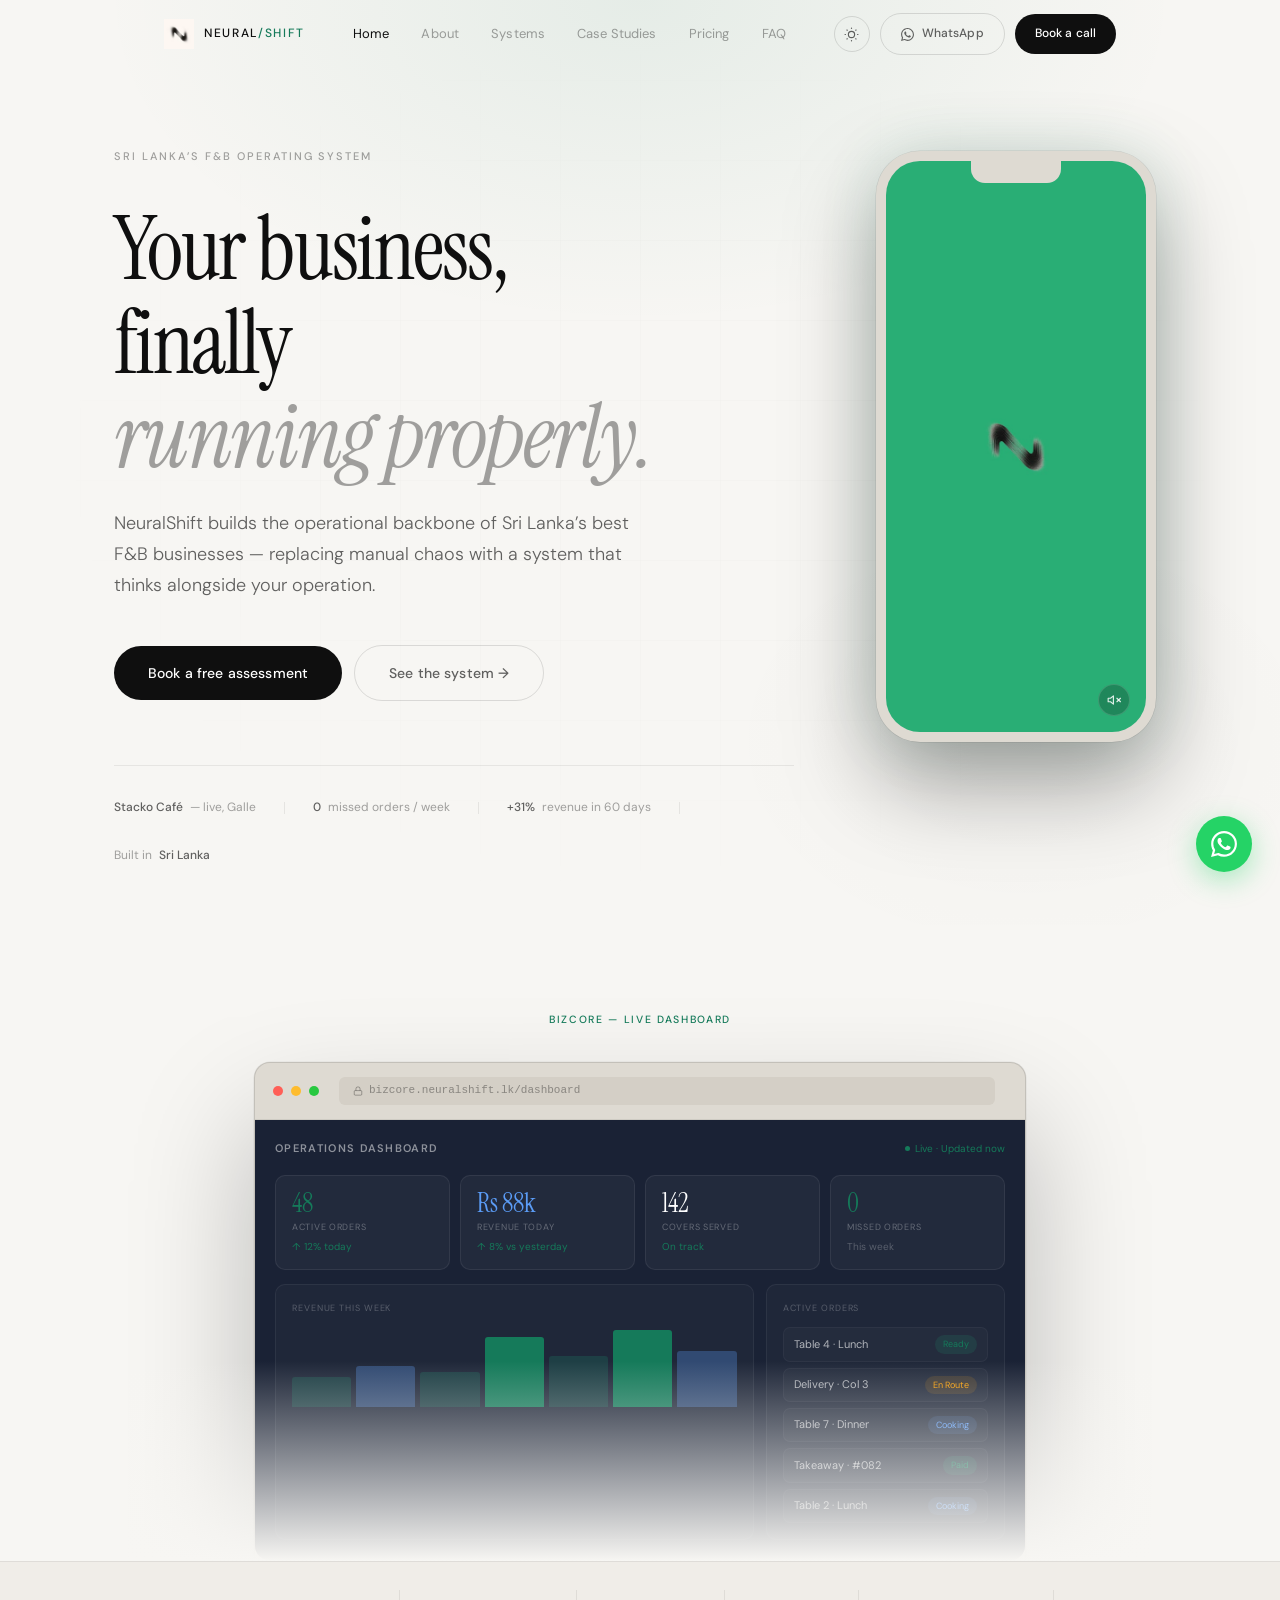
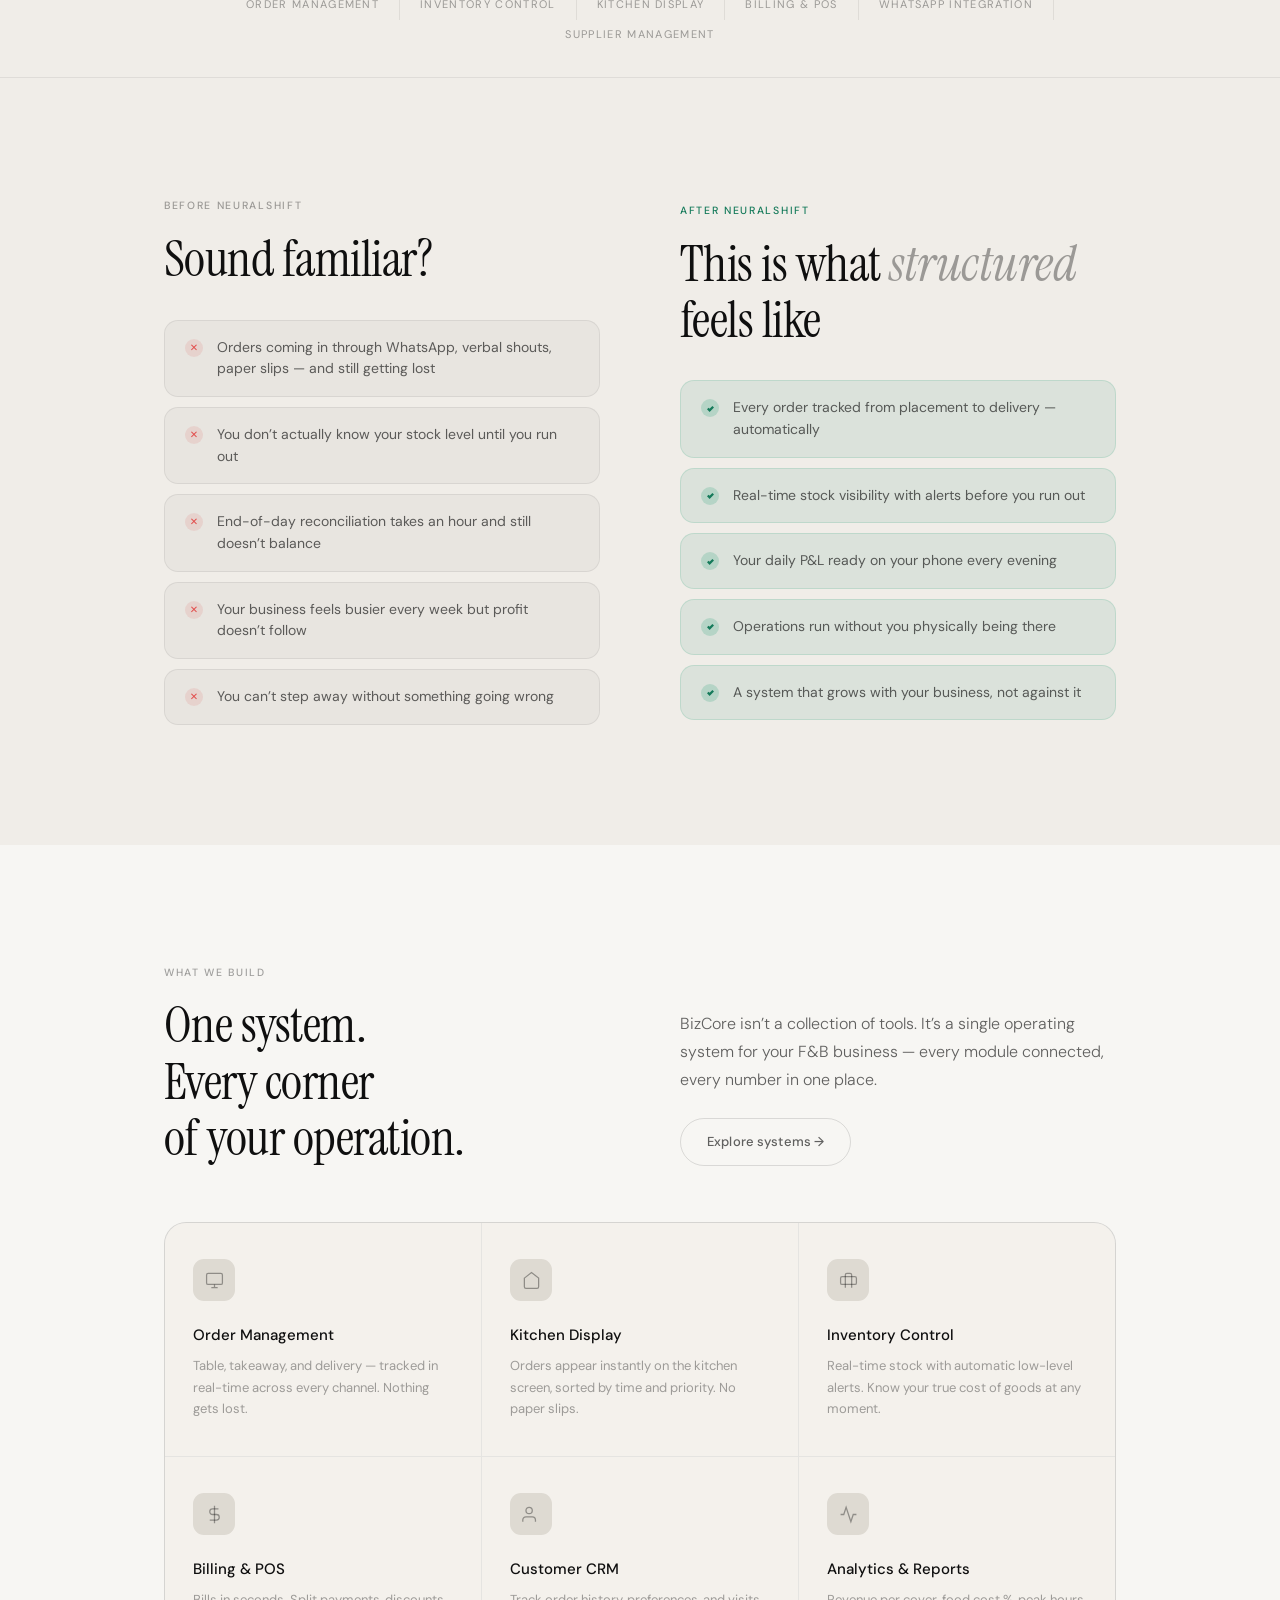
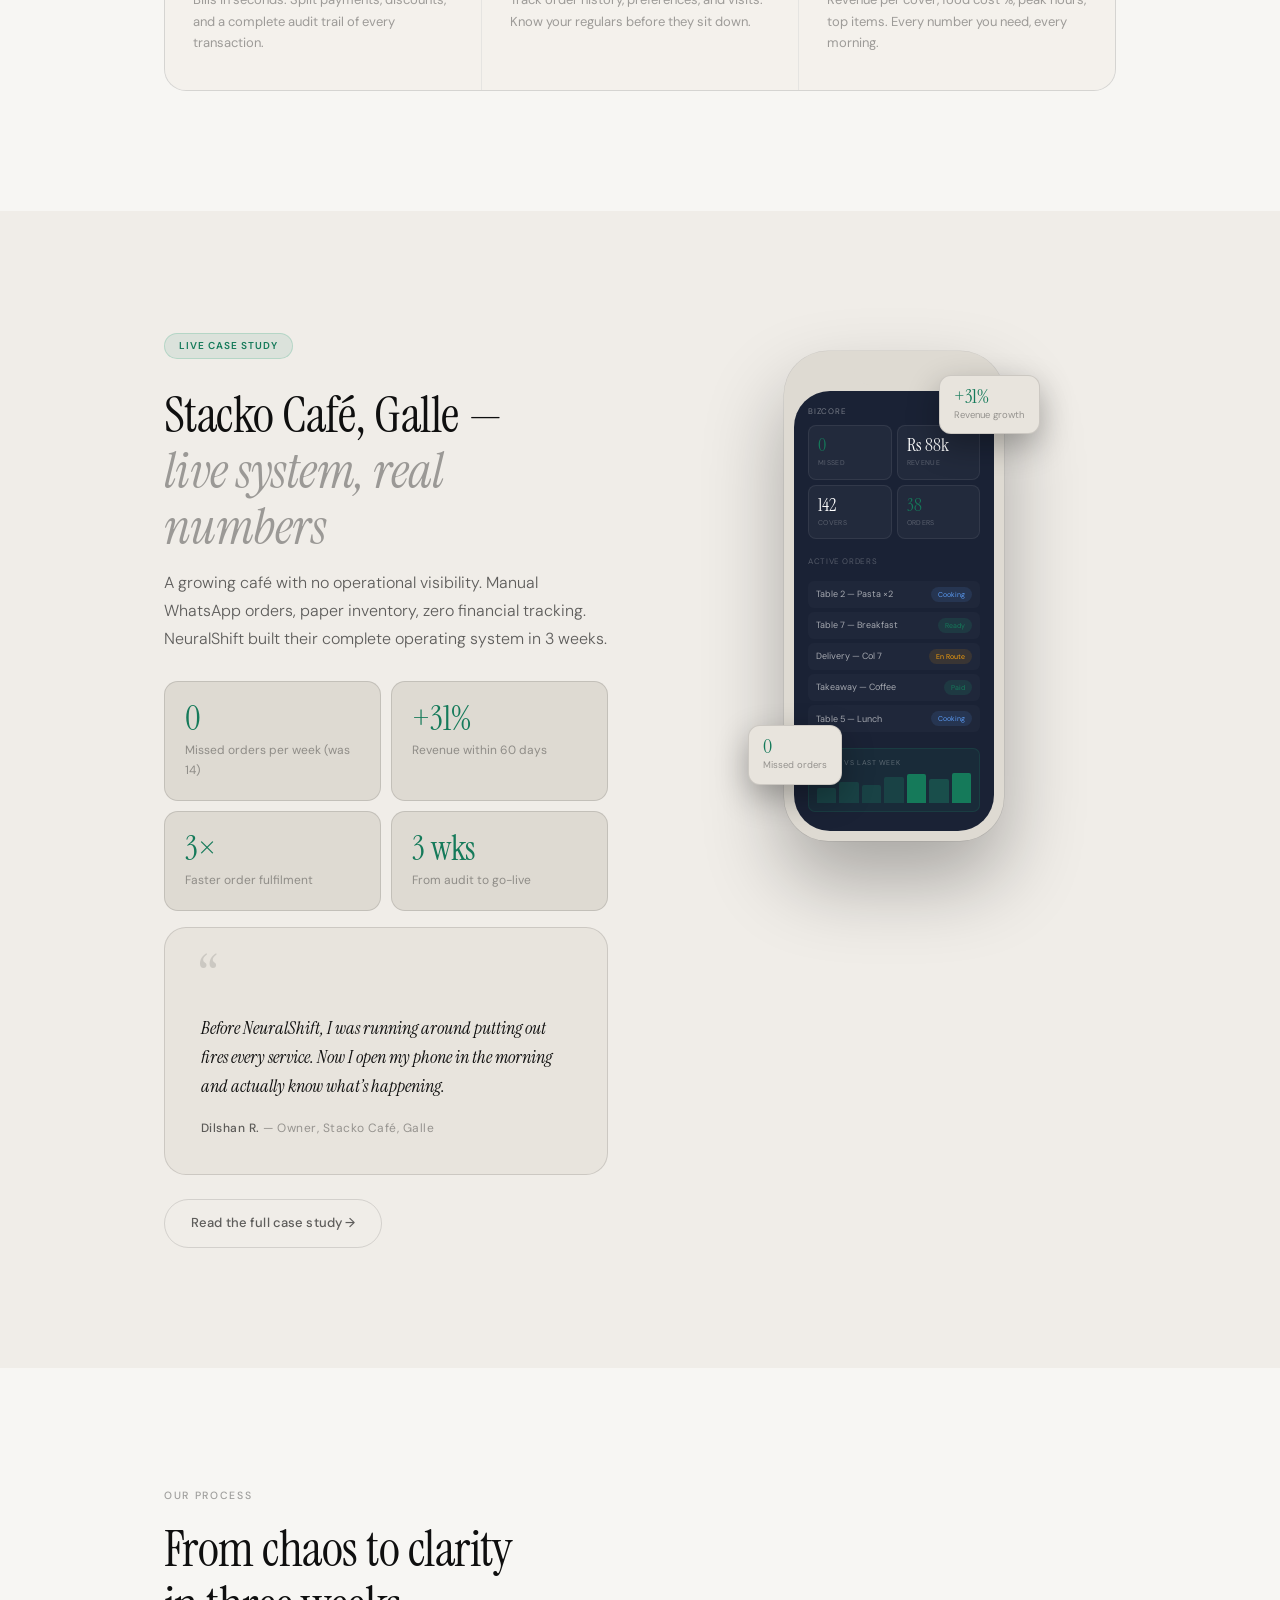
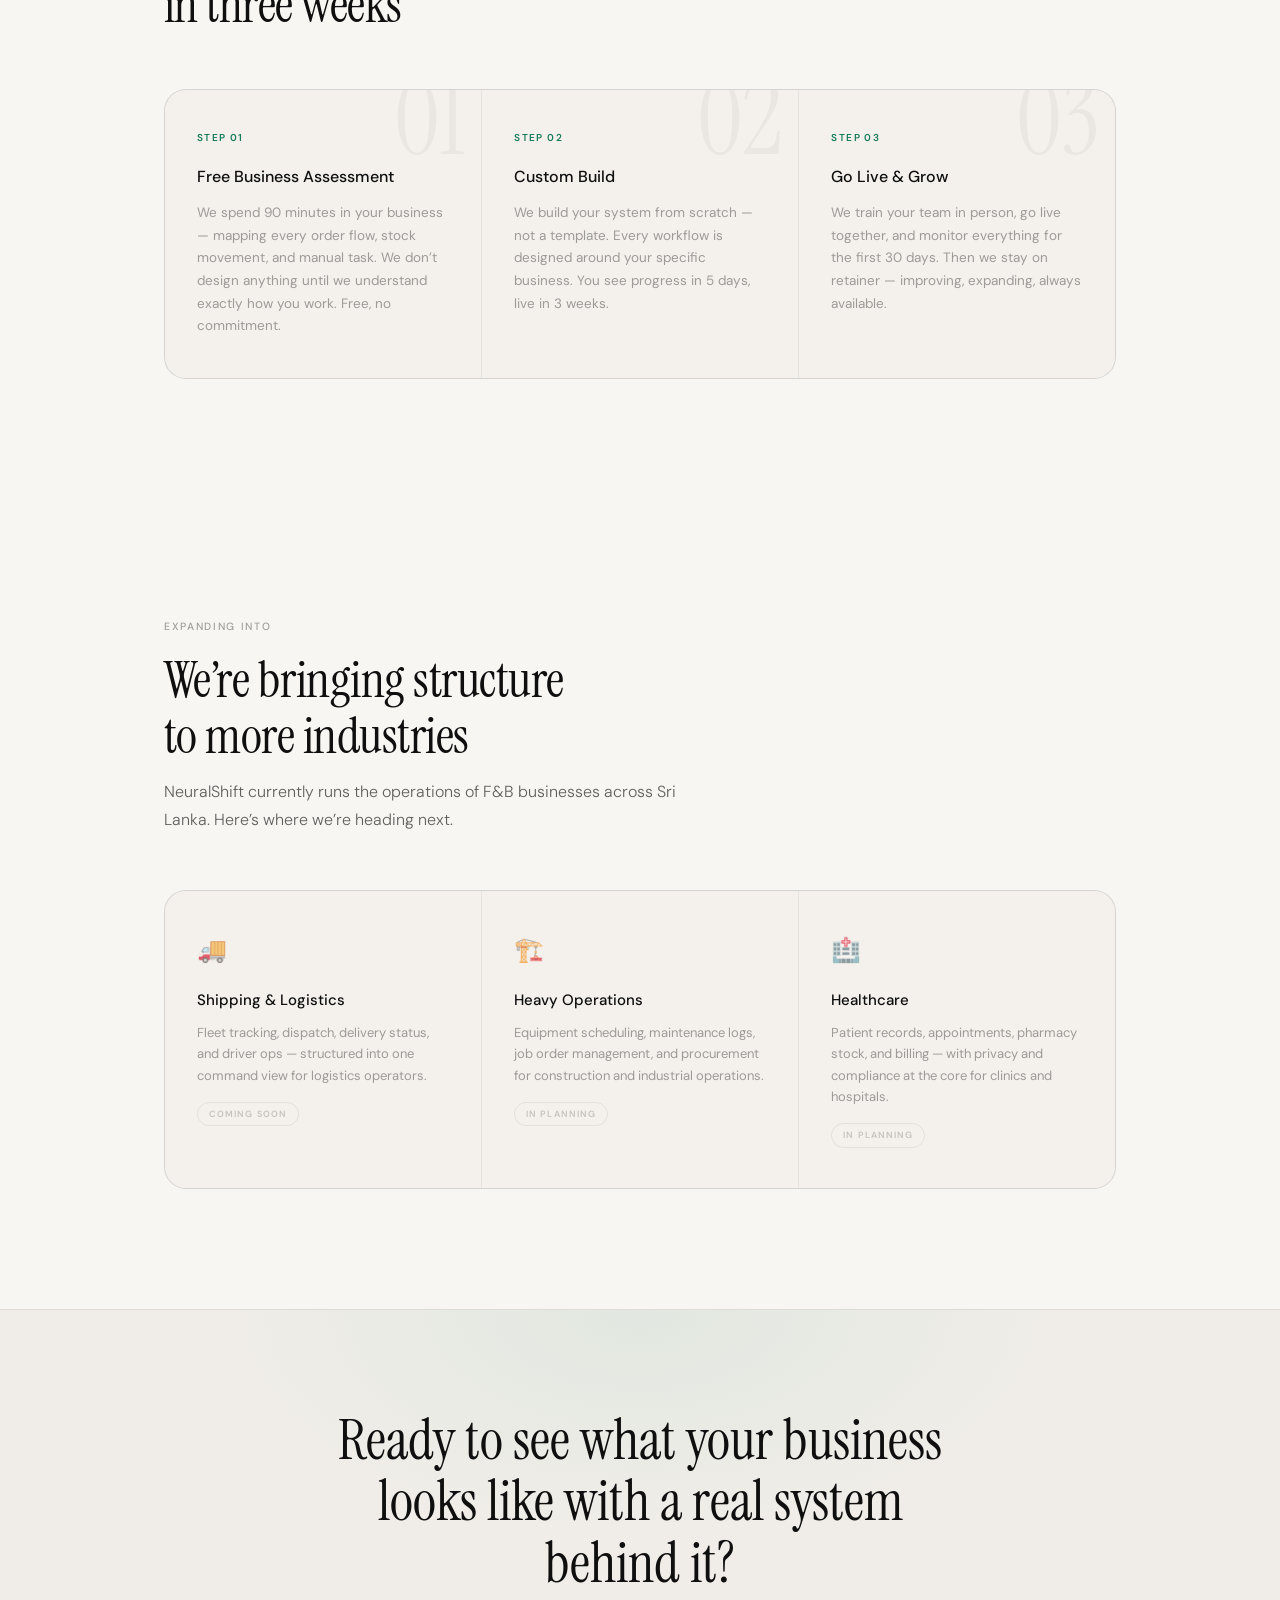
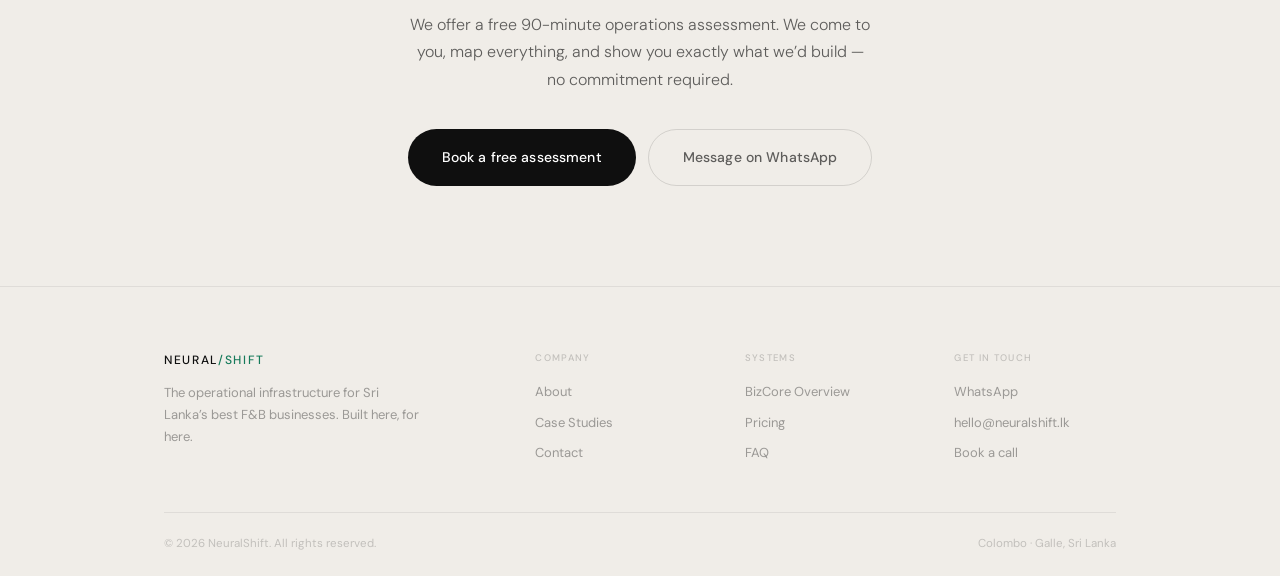
==== neuralshift/index.html @ cfce7477 "feat: add Service/Offer and WebSite schema with linked @ids" ====
<!DOCTYPE html>
<html lang="en">
<head>
  <!-- Google tag (gtag.js) -->
  <script async src="https://www.googletagmanager.com/gtag/js?id=G-8N43596SCE"></script>
  <script>
    window.dataLayer = window.dataLayer || [];
    function gtag(){dataLayer.push(arguments);}
    gtag('js', new Date());
    gtag('config', 'G-8N43596SCE');
  </script>
  <meta charset="UTF-8">
  <meta name="viewport" content="width=device-width, initial-scale=1.0">
  <title>NeuralShift — The Operating System for Sri Lankan Businesses</title>
  <meta name="description" content="NeuralShift builds operational infrastructure for Sri Lanka's best F&amp;B businesses — replacing manual chaos with a system that thinks alongside your operation.">
  <link rel="canonical" href="https://neuralshift.lk/">

  <link rel="icon" type="image/png" sizes="32x32" href="assets/favicon-32.png">
  <link rel="apple-touch-icon" sizes="180x180" href="assets/apple-touch-icon.png">

  <meta property="og:type" content="website">
  <meta property="og:title" content="NeuralShift — The Operating System for Sri Lankan Businesses">
  <meta property="og:description" content="Operational infrastructure for Sri Lanka's best F&amp;B businesses.">
  <meta property="og:url" content="https://neuralshift.lk/">
  <meta property="og:site_name" content="NeuralShift">
  <meta property="og:locale" content="en_LK">
  <meta property="og:image" content="https://neuralshift.lk/assets/og-image.png">
  <meta property="og:image:width" content="1200">
  <meta property="og:image:height" content="630">
  <meta property="og:image:alt" content="NeuralShift — the operating system for Sri Lankan F&amp;B businesses">

  <meta name="twitter:card" content="summary_large_image">
  <meta name="twitter:title" content="NeuralShift — The Operating System for Sri Lankan Businesses">
  <meta name="twitter:description" content="Operational infrastructure for Sri Lanka's best F&amp;B businesses.">
  <meta name="twitter:image" content="https://neuralshift.lk/assets/og-image.png">

  <link rel="preconnect" href="https://fonts.googleapis.com">
  <link rel="preconnect" href="https://fonts.gstatic.com" crossorigin>
  <link href="https://fonts.googleapis.com/css2?family=Instrument+Serif:ital@0;1&family=DM+Sans:ital,opsz,wght@0,9..40,300;0,9..40,400;0,9..40,500;1,9..40,300&display=swap" rel="stylesheet">

  <!-- Apply the saved theme before first paint to avoid a flash of the wrong palette. -->
  <script>try{if(localStorage.getItem('ns-theme')==='dark')document.documentElement.classList.add('dark');}catch(e){}</script>

  <!-- Organization structured data (schema.org). Static so JS-blind crawlers (GPTBot, PerplexityBot, Bing) read it reliably. -->
  <script type="application/ld+json">
  {
    "@context": "https://schema.org",
    "@type": "Organization",
    "@id": "https://neuralshift.lk/#organization",
    "name": "NeuralShift",
    "url": "https://neuralshift.lk",
    "logo": "https://neuralshift.lk/assets/logo-512.png",
    "description": "The operating system for Sri Lankan businesses — operational infrastructure built for Sri Lanka’s best F&B businesses.",
    "areaServed": "LK",
    "contactPoint": {
      "@type": "ContactPoint",
      "telephone": "+94762874856",
      "contactType": "customer service"
    },
    "sameAs": []
  }
  </script>

  <!-- WebSite structured data (schema.org). Static; publisher links to the Organization node by @id. -->
  <script type="application/ld+json">
  {
    "@context": "https://schema.org",
    "@type": "WebSite",
    "@id": "https://neuralshift.lk/#website",
    "name": "NeuralShift",
    "url": "https://neuralshift.lk",
    "publisher": {
      "@id": "https://neuralshift.lk/#organization"
    }
  }
  </script>

  <link rel="stylesheet" href="css/tokens.css">
  <link rel="stylesheet" href="css/base.css">
  <link rel="stylesheet" href="css/components.css">
  <link rel="stylesheet" href="css/pages/home.css">
</head>
<body data-page="home">

<div id="site-wa-fab"></div>
<div id="site-nav"></div>

<main>
  <section class="hero">
    <div class="hero-aura"></div>
    <div class="hero-grid-lines"></div>
    <div class="hero-inner">
      <div class="hero-text">
        <div class="fi hero-eyebrow">Sri Lanka’s F&amp;B Operating System</div>
        <h1 class="hero-title fi d1">Your business,<br>finally<br><em>running properly.</em></h1>
        <p class="hero-sub fi d2">NeuralShift builds the operational backbone of Sri Lanka’s best F&amp;B businesses — replacing manual chaos with a system that thinks alongside your operation.</p>
        <div class="hero-actions fi d3">
          <a href="https://wa.me/94762874856?text=Hi%2C%20I%27d%20like%20to%20book%20a%20free%20business%20assessment" target="_blank" rel="noopener" class="btn btn-white btn-lg">Book a free assessment</a>
          <a href="systems.html" class="btn btn-ghost btn-lg">See the system →</a>
        </div>
        <div class="hero-proof fi d4">
          <div class="proof-item"><strong>Stacko Café</strong> — live, Galle</div>
          <div class="proof-div"></div>
          <div class="proof-item"><strong>0</strong> missed orders / week</div>
          <div class="proof-div"></div>
          <div class="proof-item"><strong>+31%</strong> revenue in 60 days</div>
          <div class="proof-div"></div>
          <div class="proof-item">Built in <strong>Sri Lanka</strong></div>
        </div>
      </div>
      <div class="hero-phone fi d2">
        <div class="hero-phone-frame">
          <div class="hero-phone-notch"></div>
          <video
            id="heroReel"
            class="hero-phone-video"
            width="270"
            height="570"
            playsinline
            autoplay
            muted
            loop
            preload="metadata"
            poster="assets/reel/reel-poster.jpg"
            aria-label="NeuralShift in action">
            <source src="assets/reel/reel-1080.mp4" type="video/mp4">
          </video>
          <button type="button" id="heroReelUnmute" class="hero-phone-unmute" aria-label="Unmute reel" aria-pressed="false">
            <svg class="ico-mute" width="14" height="14" viewBox="0 0 24 24" fill="none" stroke="currentColor" stroke-width="2" stroke-linecap="round" stroke-linejoin="round" aria-hidden="true">
              <polygon points="11 5 6 9 2 9 2 15 6 15 11 19 11 5"></polygon>
              <line x1="23" y1="9" x2="17" y2="15"></line>
              <line x1="17" y1="9" x2="23" y2="15"></line>
            </svg>
            <svg class="ico-unmute" width="14" height="14" viewBox="0 0 24 24" fill="none" stroke="currentColor" stroke-width="2" stroke-linecap="round" stroke-linejoin="round" aria-hidden="true">
              <polygon points="11 5 6 9 2 9 2 15 6 15 11 19 11 5"></polygon>
              <path d="M15.54 8.46a5 5 0 010 7.07"></path>
              <path d="M19.07 4.93a10 10 0 010 14.14"></path>
            </svg>
          </button>
        </div>
      </div>
    </div>
  </section>

  <div class="dash-preview-section">
    <div class="dash-outer">
      <div class="dash-label-row fi">
        <span class="label green">BizCore — Live Dashboard</span>
      </div>
      <div class="browser-frame fi d1">
        <div class="browser-bar">
          <div class="browser-dot red"></div>
          <div class="browser-dot yellow"></div>
          <div class="browser-dot green"></div>
          <div class="browser-url">
            <svg width="10" height="10" viewBox="0 0 24 24" fill="none" stroke="currentColor" stroke-width="2" aria-hidden="true"><rect x="3" y="11" width="18" height="11" rx="2"/><path d="M7 11V7a5 5 0 0110 0v4"/></svg>
            bizcore.neuralshift.lk/dashboard
          </div>
        </div>
        <div class="browser-screen">
          <div class="dash-ui">
            <div class="dash-topbar">
              <span class="dash-topbar-title">Operations Dashboard</span>
              <span class="dash-live"><span class="dash-live-dot"></span>Live · Updated now</span>
            </div>
            <div class="dash-kpi-row">
              <div class="kpi"><div class="kpi-val g">48</div><div class="kpi-lbl">Active Orders</div><div class="kpi-change">↑ 12% today</div></div>
              <div class="kpi"><div class="kpi-val b">Rs 88k</div><div class="kpi-lbl">Revenue Today</div><div class="kpi-change">↑ 8% vs yesterday</div></div>
              <div class="kpi"><div class="kpi-val">142</div><div class="kpi-lbl">Covers Served</div><div class="kpi-change">On track</div></div>
              <div class="kpi"><div class="kpi-val g">0</div><div class="kpi-lbl">Missed Orders</div><div class="kpi-change muted">This week</div></div>
            </div>
            <div class="dash-body">
              <div class="dash-panel">
                <div class="dash-panel-lbl">Revenue this week</div>
                <div class="dash-bars-row">
                  <!-- Bar heights are data-driven (one per weekday), so they stay inline. -->
                  <div class="dash-bar" style="height:38%"></div>
                  <div class="dash-bar b" style="height:52%"></div>
                  <div class="dash-bar" style="height:44%"></div>
                  <div class="dash-bar hi" style="height:88%"></div>
                  <div class="dash-bar" style="height:64%"></div>
                  <div class="dash-bar hi" style="height:96%"></div>
                  <div class="dash-bar b" style="height:70%"></div>
                </div>
              </div>
              <div class="dash-panel">
                <div class="dash-panel-lbl">Active orders</div>
                <div class="order-list">
                  <div class="order-row"><span class="or-name">Table 4 · Lunch</span><span class="or-status">Ready</span></div>
                  <div class="order-row"><span class="or-name">Delivery · Col 3</span><span class="or-status pending">En Route</span></div>
                  <div class="order-row"><span class="or-name">Table 7 · Dinner</span><span class="or-status cooking">Cooking</span></div>
                  <div class="order-row"><span class="or-name">Takeaway · #082</span><span class="or-status">Paid</span></div>
                  <div class="order-row"><span class="or-name">Table 2 · Lunch</span><span class="or-status cooking">Cooking</span></div>
                </div>
              </div>
            </div>
          </div>
        </div>
      </div>
    </div>
  </div>

  <div class="capabilities-row">
    <div class="container">
      <div class="capabilities-inner">
        <span class="cap-item">Order Management</span>
        <span class="cap-item">Inventory Control</span>
        <span class="cap-item">Kitchen Display</span>
        <span class="cap-item">Billing &amp; POS</span>
        <span class="cap-item">WhatsApp Integration</span>
        <span class="cap-item">Supplier Management</span>
      </div>
    </div>
  </div>

  <section class="section problem-section">
    <div class="container">
      <div class="problem-grid">
        <div>
          <div class="label eyebrow fi">Before NeuralShift</div>
          <h2 class="serif fi d1">Sound familiar?</h2>
          <div class="problem-pains fi d2">
            <div class="pain-row"><div class="pain-x" aria-hidden="true">✕</div><div class="pain-text">Orders coming in through WhatsApp, verbal shouts, paper slips — and still getting lost</div></div>
            <div class="pain-row"><div class="pain-x" aria-hidden="true">✕</div><div class="pain-text">You don’t actually know your stock level until you run out</div></div>
            <div class="pain-row"><div class="pain-x" aria-hidden="true">✕</div><div class="pain-text">End-of-day reconciliation takes an hour and still doesn’t balance</div></div>
            <div class="pain-row"><div class="pain-x" aria-hidden="true">✕</div><div class="pain-text">Your business feels busier every week but profit doesn’t follow</div></div>
            <div class="pain-row"><div class="pain-x" aria-hidden="true">✕</div><div class="pain-text">You can’t step away without something going wrong</div></div>
          </div>
        </div>
        <div>
          <div class="label green eyebrow fi">After NeuralShift</div>
          <h2 class="serif fi d1">This is what <em>structured</em> feels like</h2>
          <div class="shift-items fi d2">
            <div class="shift-row"><div class="shift-check"><svg viewBox="0 0 10 10" aria-hidden="true"><polyline points="2,5 4,7 8,3"/></svg></div><div class="shift-text">Every order tracked from placement to delivery — automatically</div></div>
            <div class="shift-row"><div class="shift-check"><svg viewBox="0 0 10 10" aria-hidden="true"><polyline points="2,5 4,7 8,3"/></svg></div><div class="shift-text">Real-time stock visibility with alerts before you run out</div></div>
            <div class="shift-row"><div class="shift-check"><svg viewBox="0 0 10 10" aria-hidden="true"><polyline points="2,5 4,7 8,3"/></svg></div><div class="shift-text">Your daily P&amp;L ready on your phone every evening</div></div>
            <div class="shift-row"><div class="shift-check"><svg viewBox="0 0 10 10" aria-hidden="true"><polyline points="2,5 4,7 8,3"/></svg></div><div class="shift-text">Operations run without you physically being there</div></div>
            <div class="shift-row"><div class="shift-check"><svg viewBox="0 0 10 10" aria-hidden="true"><polyline points="2,5 4,7 8,3"/></svg></div><div class="shift-text">A system that grows with your business, not against it</div></div>
          </div>
        </div>
      </div>
    </div>
  </section>

  <section class="section systems-section">
    <div class="container">
      <div class="systems-header">
        <div>
          <div class="label eyebrow fi">What We Build</div>
          <h2 class="serif fi d1">One system.<br>Every corner<br>of your operation.</h2>
        </div>
        <div>
          <p class="body-copy fi d2">BizCore isn’t a collection of tools. It’s a single operating system for your F&amp;B business — every module connected, every number in one place.</p>
          <div class="systems-header-cta fi d3">
            <a href="systems.html" class="btn btn-ghost">Explore systems →</a>
          </div>
        </div>
      </div>
      <div class="systems-grid fi d2">
        <div class="sys-card"><div class="sys-icon"><svg viewBox="0 0 24 24" aria-hidden="true"><rect x="2" y="3" width="20" height="14" rx="2"/><path d="M8 21h8M12 17v4"/></svg></div><div class="sys-name">Order Management</div><p class="sys-desc">Table, takeaway, and delivery — tracked in real-time across every channel. Nothing gets lost.</p></div>
        <div class="sys-card"><div class="sys-icon"><svg viewBox="0 0 24 24" aria-hidden="true"><path d="M3 9l9-7 9 7v11a2 2 0 01-2 2H5a2 2 0 01-2-2z"/></svg></div><div class="sys-name">Kitchen Display</div><p class="sys-desc">Orders appear instantly on the kitchen screen, sorted by time and priority. No paper slips.</p></div>
        <div class="sys-card"><div class="sys-icon"><svg viewBox="0 0 24 24" aria-hidden="true"><path d="M20 7H4a2 2 0 00-2 2v6a2 2 0 002 2h16a2 2 0 002-2V9a2 2 0 00-2-2z"/><path d="M16 21V5a2 2 0 00-2-2h-4a2 2 0 00-2 2v16"/></svg></div><div class="sys-name">Inventory Control</div><p class="sys-desc">Real-time stock with automatic low-level alerts. Know your true cost of goods at any moment.</p></div>
        <div class="sys-card"><div class="sys-icon"><svg viewBox="0 0 24 24" aria-hidden="true"><line x1="12" y1="1" x2="12" y2="23"/><path d="M17 5H9.5a3.5 3.5 0 000 7h5a3.5 3.5 0 010 7H6"/></svg></div><div class="sys-name">Billing &amp; POS</div><p class="sys-desc">Bills in seconds. Split payments, discounts, and a complete audit trail of every transaction.</p></div>
        <div class="sys-card"><div class="sys-icon"><svg viewBox="0 0 24 24" aria-hidden="true"><path d="M17 21v-2a4 4 0 00-4-4H5a4 4 0 00-4 4v2"/><circle cx="9" cy="7" r="4"/></svg></div><div class="sys-name">Customer CRM</div><p class="sys-desc">Track order history, preferences, and visits. Know your regulars before they sit down.</p></div>
        <div class="sys-card"><div class="sys-icon"><svg viewBox="0 0 24 24" aria-hidden="true"><polyline points="22 12 18 12 15 21 9 3 6 12 2 12"/></svg></div><div class="sys-name">Analytics &amp; Reports</div><p class="sys-desc">Revenue per cover, food cost %, peak hours, top items. Every number you need, every morning.</p></div>
      </div>
    </div>
  </section>

  <section class="section case-section">
    <div class="container">
      <div class="case-inner">
        <div>
          <span class="case-tag-chip fi">Live Case Study</span>
          <h2 class="serif fi d1">Stacko Café, Galle —<br><em>live system, real numbers</em></h2>
          <p class="body-copy case-body-copy fi d2">A growing café with no operational visibility. Manual WhatsApp orders, paper inventory, zero financial tracking. NeuralShift built their complete operating system in 3 weeks.</p>
          <div class="case-results fi d3">
            <div class="result-box"><div class="result-val">0</div><div class="result-lbl">Missed orders per week (was 14)</div></div>
            <div class="result-box"><div class="result-val">+31%</div><div class="result-lbl">Revenue within 60 days</div></div>
            <div class="result-box"><div class="result-val">3×</div><div class="result-lbl">Faster order fulfilment</div></div>
            <div class="result-box"><div class="result-val">3 wks</div><div class="result-lbl">From audit to go-live</div></div>
          </div>
          <div class="case-quote-box fi d4">
            <div class="quote-mark" aria-hidden="true">“</div>
            <p class="quote-t">Before NeuralShift, I was running around putting out fires every service. Now I open my phone in the morning and actually know what’s happening.</p>
            <div class="quote-by"><strong>Dilshan R.</strong> — Owner, Stacko Café, Galle</div>
          </div>
          <div class="case-cta fi d4">
            <a href="case-studies.html" class="btn btn-ghost">Read the full case study →</a>
          </div>
        </div>
        <div class="phone-side fi d2">
          <div class="phone-wrap">
            <div class="phone">
              <div class="phone-notch"></div>
              <div class="phone-screen">
                <div class="phone-screen-inner">
                  <div class="ps-top"><span class="ps-title">BizCore</span><span class="ps-live"><span class="ps-dot"></span>Live</span></div>
                  <div class="ps-kpis">
                    <div class="ps-kpi"><div class="ps-kpi-val g">0</div><div class="ps-kpi-lbl">Missed</div></div>
                    <div class="ps-kpi"><div class="ps-kpi-val">Rs 88k</div><div class="ps-kpi-lbl">Revenue</div></div>
                    <div class="ps-kpi"><div class="ps-kpi-val">142</div><div class="ps-kpi-lbl">Covers</div></div>
                    <div class="ps-kpi"><div class="ps-kpi-val g">38</div><div class="ps-kpi-lbl">Orders</div></div>
                  </div>
                  <div class="ps-section-lbl">Active orders</div>
                  <div class="ps-list">
                    <div class="ps-row"><span class="ps-row-name">Table 2 — Pasta ×2</span><span class="ps-row-st b">Cooking</span></div>
                    <div class="ps-row"><span class="ps-row-name">Table 7 — Breakfast</span><span class="ps-row-st">Ready</span></div>
                    <div class="ps-row"><span class="ps-row-name">Delivery — Col 7</span><span class="ps-row-st a">En Route</span></div>
                    <div class="ps-row"><span class="ps-row-name">Takeaway — Coffee</span><span class="ps-row-st">Paid</span></div>
                    <div class="ps-row"><span class="ps-row-name">Table 5 — Lunch</span><span class="ps-row-st b">Cooking</span></div>
                  </div>
                  <div class="ps-trend">
                    <div class="ps-trend-lbl">Today vs last week</div>
                    <div class="ps-trend-bars">
                      <!-- Mini sparkline (one bar per day, hand-picked heights). -->
                      <div class="ps-trend-bar" style="height:50%"></div>
                      <div class="ps-trend-bar" style="height:70%"></div>
                      <div class="ps-trend-bar" style="height:60%"></div>
                      <div class="ps-trend-bar" style="height:85%"></div>
                      <div class="ps-trend-bar hi" style="height:95%"></div>
                      <div class="ps-trend-bar mid" style="height:80%"></div>
                      <div class="ps-trend-bar hi" style="height:100%"></div>
                    </div>
                  </div>
                </div>
              </div>
            </div>
            <div class="float-chip tr">
              <div class="fc-v">+31%</div>
              <div class="fc-l">Revenue growth</div>
            </div>
            <div class="float-chip bl">
              <div class="fc-v">0</div>
              <div class="fc-l">Missed orders</div>
            </div>
          </div>
        </div>
      </div>
    </div>
  </section>

  <section class="section how-section">
    <div class="container">
      <div class="label eyebrow fi">Our process</div>
      <h2 class="serif fi d1">From chaos to clarity<br>in three weeks</h2>
      <div class="how-grid">
        <div class="how-step fi d1">
          <div class="how-num-bg" aria-hidden="true">01</div>
          <div class="how-num">Step 01</div>
          <div class="how-title">Free Business Assessment</div>
          <p class="how-desc">We spend 90 minutes in your business — mapping every order flow, stock movement, and manual task. We don’t design anything until we understand exactly how you work. Free, no commitment.</p>
        </div>
        <div class="how-step fi d2">
          <div class="how-num-bg" aria-hidden="true">02</div>
          <div class="how-num">Step 02</div>
          <div class="how-title">Custom Build</div>
          <p class="how-desc">We build your system from scratch — not a template. Every workflow is designed around your specific business. You see progress in 5 days, live in 3 weeks.</p>
        </div>
        <div class="how-step fi d3">
          <div class="how-num-bg" aria-hidden="true">03</div>
          <div class="how-num">Step 03</div>
          <div class="how-title">Go Live &amp; Grow</div>
          <p class="how-desc">We train your team in person, go live together, and monitor everything for the first 30 days. Then we stay on retainer — improving, expanding, always available.</p>
        </div>
      </div>
    </div>
  </section>

  <section class="section ind-section">
    <div class="container">
      <div class="label eyebrow fi">Expanding into</div>
      <h2 class="serif ind-headline fi d1">We’re bringing structure<br>to more industries</h2>
      <p class="body-copy ind-lead fi d2">NeuralShift currently runs the operations of F&amp;B businesses across Sri Lanka. Here’s where we’re heading next.</p>
      <div class="ind-grid fi d3">
        <div class="ind-card"><div class="ind-emoji" aria-hidden="true">🚚</div><div class="ind-name">Shipping &amp; Logistics</div><p class="ind-desc">Fleet tracking, dispatch, delivery status, and driver ops — structured into one command view for logistics operators.</p><span class="ind-badge">Coming soon</span></div>
        <div class="ind-card"><div class="ind-emoji" aria-hidden="true">🏗️</div><div class="ind-name">Heavy Operations</div><p class="ind-desc">Equipment scheduling, maintenance logs, job order management, and procurement for construction and industrial operations.</p><span class="ind-badge">In planning</span></div>
        <div class="ind-card"><div class="ind-emoji" aria-hidden="true">🏥</div><div class="ind-name">Healthcare</div><p class="ind-desc">Patient records, appointments, pharmacy stock, and billing — with privacy and compliance at the core for clinics and hospitals.</p><span class="ind-badge">In planning</span></div>
      </div>
    </div>
  </section>

  <div class="cta-strip fi">
    <div class="container">
      <div class="cta-inner">
        <h2 class="cta-title">Ready to see what your business looks like with a real system behind it?</h2>
        <p class="cta-sub">We offer a free 90-minute operations assessment. We come to you, map everything, and show you exactly what we’d build — no commitment required.</p>
        <div class="cta-actions">
          <a href="https://wa.me/94762874856?text=Hi%2C%20I%27d%20like%20to%20book%20a%20free%20business%20assessment%20with%20NeuralShift" target="_blank" rel="noopener" class="btn btn-white btn-lg">Book a free assessment</a>
          <a href="https://wa.me/94762874856" target="_blank" rel="noopener" class="btn btn-ghost btn-lg">Message on WhatsApp</a>
        </div>
      </div>
    </div>
  </div>
</main>

<div id="site-footer"></div>

<script src="js/theme.js"></script>
<script src="js/components.js"></script>
<script src="js/reveal.js"></script>
<script src="js/nav-scroll.js"></script>
<script src="js/hero-reel.js"></script>
</body>
</html>
---- neuralshift/css/tokens.css ----
/* Design tokens. Light is the default; html.dark overrides switch the palette. */

:root {
  --bg:        #f7f6f3;
  --bg-1:      #f0ede8;
  --bg-2:      #e8e4dd;
  --bg-3:      #dedad2;
  --bg-4:      #d4cfc6;
  --bg-card:   #f4f1ec;

  --t1: #0f0f0f;
  --t2: rgba(15,15,15,0.65);
  --t3: rgba(15,15,15,0.38);
  --t4: rgba(15,15,15,0.20);

  --g:      #157a5a;
  --g-dim:  rgba(21,122,90,0.09);
  --g-glow: rgba(21,122,90,0.18);

  --b1: rgba(0,0,0,0.07);
  --b2: rgba(0,0,0,0.12);
  --b3: rgba(0,0,0,0.20);

  --serif: 'Instrument Serif', Georgia, serif;
  --sans:  'DM Sans', system-ui, sans-serif;

  --nav-h: 68px;
  --max: 1080px;
  --r: 14px;
  --rl: 22px;

  --nav-scroll-bg: rgba(247,246,243,0.90);
  --dash-screen-bg: #1a2235;
  --phone-screen-bg: #1a2235;
  --logo-filter: invert(0);
  --pain-bg: rgba(0,0,0,0.03);
  --featured-bg: #e6f4ef;
  --field-bg: #eceae4;
}

html.dark {
  --bg:        #080808;
  --bg-1:      #0e0e0e;
  --bg-2:      #141414;
  --bg-3:      #1a1a1a;
  --bg-4:      #202020;
  --bg-card:   #111111;

  --t1: #ffffff;
  --t2: rgba(255,255,255,0.65);
  --t3: rgba(255,255,255,0.38);
  --t4: rgba(255,255,255,0.20);

  --g:      #1D9E75;
  --g-dim:  rgba(29,158,117,0.10);
  --g-glow: rgba(29,158,117,0.18);

  --b1: rgba(255,255,255,0.07);
  --b2: rgba(255,255,255,0.12);
  --b3: rgba(255,255,255,0.18);

  --nav-scroll-bg: rgba(8,8,8,0.88);
  --dash-screen-bg: #0a0f1a;
  --phone-screen-bg: #0a0f1a;
  --logo-filter: invert(1);
  --pain-bg: rgba(255,255,255,0.025);
  --featured-bg: #0c1f18;
  --field-bg: #141414;
}
---- neuralshift/css/base.css ----
/* Reset */
*, *::before, *::after { box-sizing: border-box; margin: 0; padding: 0; }
html { scroll-behavior: smooth; }
body {
  font-family: var(--sans);
  background: var(--bg);
  color: var(--t2);
  font-size: 16px;
  line-height: 1.6;
  overflow-x: hidden;
  -webkit-font-smoothing: antialiased;
  transition: background 0.3s ease, color 0.3s ease;
}
a { color: inherit; text-decoration: none; }
button { cursor: pointer; border: none; font-family: var(--sans); background: none; color: inherit; }
img { max-width: 100%; display: block; }

/* Layout utilities */
.container { max-width: var(--max); margin: 0 auto; padding: 0 5vw; }
.section { padding: 120px 0; }
.section.tight { padding: 80px 0; }

/* Typography utilities */
.label {
  font-size: 10.5px;
  font-weight: 500;
  letter-spacing: 0.16em;
  text-transform: uppercase;
  color: var(--t3);
}
.label.green { color: var(--g); }
/* Used as a section eyebrow above a heading; spacing is consistent enough to bake in. */
.label.eyebrow { display: block; margin-bottom: 16px; }

h2.serif {
  font-family: var(--serif);
  font-size: clamp(34px,4vw,54px);
  font-weight: 400;
  line-height: 1.1;
  letter-spacing: -0.01em;
  color: var(--t1);
}
h2.serif em { font-style: italic; color: var(--t3); }

.body-copy {
  font-size: 16px;
  color: var(--t2);
  line-height: 1.75;
  font-weight: 300;
  max-width: 520px;
}
.body-copy.centered { margin-left: auto; margin-right: auto; text-align: center; max-width: 480px; }

/* Fade-in on scroll (.fi elements toggle .visible from the IntersectionObserver) */
.fi {
  opacity: 0;
  transform: translateY(20px);
  transition:
    opacity 0.8s cubic-bezier(.22,.68,0,1),
    transform 0.8s cubic-bezier(.22,.68,0,1);
}
.fi.visible { opacity: 1; transform: none; }
.d1 { transition-delay: .1s; }
.d2 { transition-delay: .2s; }
.d3 { transition-delay: .3s; }
.d4 { transition-delay: .45s; }

@media (prefers-reduced-motion: reduce) {
  .fi { opacity: 1; transform: none; transition: none; }
  html { scroll-behavior: auto; }
}

/* Responsive helpers shared by all pages */
@media (max-width: 768px) {
  .section { padding: 60px 0; }
  .section.tight { padding: 48px 0; }
  h2.serif { font-size: clamp(28px,6vw,42px); }
  .container { padding: 0 5vw; }
}
@media (max-width: 480px) {
  .section { padding: 48px 0; }
}
---- neuralshift/css/components.css ----
/* Buttons */
.btn {
  display: inline-flex;
  align-items: center;
  justify-content: center;
  gap: 8px;
  font-family: var(--sans);
  font-size: 13px;
  font-weight: 500;
  letter-spacing: 0.01em;
  border-radius: 100px;
  padding: 13px 26px;
  transition: all 0.22s;
  cursor: pointer;
  border: none;
}
/* White-on-dark in light mode (a dark pill with white text); inverts in dark mode. */
.btn-white { background: var(--t1); color: #fff; }
html.dark .btn-white { color: var(--bg); }
.btn-white:hover { opacity: 0.88; transform: translateY(-1px); }
.btn-ghost { background: transparent; color: var(--t2); border: 0.5px solid var(--b2); }
.btn-ghost:hover { border-color: var(--b3); color: var(--t1); }
.btn-green {
  background: var(--g);
  color: #fff;
  box-shadow: 0 4px 20px var(--g-glow);
}
.btn-green:hover { transform: translateY(-2px); box-shadow: 0 8px 30px rgba(29,158,117,0.28); }
.btn-wa {
  background: #25D366;
  color: #fff;
  box-shadow: 0 4px 20px rgba(37,211,102,0.22);
}
.btn-wa:hover { transform: translateY(-2px); box-shadow: 0 8px 28px rgba(37,211,102,0.35); }
.btn-lg { padding: 16px 34px; font-size: 14px; }
.btn-sm { padding: 10px 20px; font-size: 12px; }
.btn-block { width: 100%; }

/* Nav */
nav {
  position: fixed;
  top: 0; left: 0; right: 0;
  z-index: 400;
  height: var(--nav-h);
  display: flex;
  align-items: center;
  transition: all 0.3s ease;
}
nav.scrolled {
  background: var(--nav-scroll-bg);
  backdrop-filter: blur(24px);
  -webkit-backdrop-filter: blur(24px);
  border-bottom: 0.5px solid var(--b1);
}
.nav-inner {
  max-width: var(--max);
  margin: 0 auto;
  padding: 0 5vw;
  width: 100%;
  display: flex;
  align-items: center;
  justify-content: space-between;
}
.nav-logo {
  display: flex;
  align-items: center;
  gap: 10px;
  cursor: pointer;
}
.nav-logo-mark { width: 30px; height: 30px; }
.nav-wordmark {
  font-family: var(--sans);
  font-size: 12px;
  font-weight: 500;
  letter-spacing: 0.14em;
  text-transform: uppercase;
  color: var(--t1);
}
.nav-wordmark span { color: var(--g); }
.nav-links { display: flex; align-items: center; gap: 32px; }
.nav-links a {
  font-size: 13px;
  color: var(--t3);
  letter-spacing: 0.01em;
  transition: color 0.2s;
}
.nav-links a:hover,
.nav-links a.active { color: var(--t1); }
.nav-right { display: flex; align-items: center; gap: 10px; }

/* Hamburger button */
.ham {
  display: none;
  flex-direction: column;
  gap: 5px;
  padding: 4px;
  background: none;
  border: none;
  cursor: pointer;
}
.ham span {
  display: block;
  width: 22px;
  height: 1.5px;
  background: var(--t2);
  border-radius: 2px;
  transition: all 0.3s;
}
/* Open state applied by JS so the bars become an X */
.ham.open span:nth-child(1) { transform: rotate(45deg) translate(5px, 5px); }
.ham.open span:nth-child(2) { opacity: 0; }
.ham.open span:nth-child(3) { transform: rotate(-45deg) translate(5px, -5px); }

/* Mobile nav drawer */
.mob-nav {
  display: none;
  position: fixed;
  inset: 0;
  z-index: 380;
  background: var(--bg-1);
  flex-direction: column;
  padding: 100px 6vw 40px;
  gap: 4px;
}
.mob-nav.open { display: flex; }
.mob-nav a {
  font-family: var(--sans);
  font-size: 20px;
  font-weight: 400;
  color: var(--t1);
  padding: 16px 0;
  border-bottom: 0.5px solid var(--b1);
}
.mob-cta { display: flex; flex-direction: column; gap: 10px; margin-top: 28px; }
.mob-cta .btn { justify-content: center; }

.mob-theme-row {
  display: flex;
  align-items: center;
  justify-content: space-between;
  padding: 16px 0;
  border-bottom: 0.5px solid var(--b1);
  font-size: 20px;
  font-weight: 400;
  color: var(--t1);
}
.mob-theme-row .theme-toggle { border: 0.5px solid var(--b2); }

/* Theme toggle button */
.theme-toggle {
  width: 36px;
  height: 36px;
  border-radius: 50%;
  background: transparent;
  border: 0.5px solid var(--b2);
  display: flex;
  align-items: center;
  justify-content: center;
  cursor: pointer;
  transition: border-color 0.2s, background 0.2s;
  flex-shrink: 0;
}
.theme-toggle:hover { border-color: var(--b3); background: var(--bg-2); }
.theme-toggle svg {
  width: 15px;
  height: 15px;
  stroke: var(--t2);
  fill: none;
  stroke-width: 1.8;
  transition: stroke 0.2s;
}
/* Light is default, so the sun shows; dark mode swaps to the moon. */
.icon-sun { display: block; }
.icon-moon { display: none; }
html.dark .icon-sun { display: none; }
html.dark .icon-moon { display: block; }

/* Shared page hero (used on every non-home page) */
.page-hero {
  min-height: 52vh;
  display: flex;
  align-items: flex-end;
  padding-top: var(--nav-h);
  background: var(--bg);
  position: relative;
  overflow: hidden;
}
.page-hero.compact { min-height: 44vh; }
.page-hero-glow {
  position: absolute;
  inset: 0;
  pointer-events: none;
  background: radial-gradient(ellipse 50% 60% at 70% 50%, rgba(29,158,117,0.06) 0%, transparent 60%);
}
.page-hero-inner {
  padding: 80px 5vw;
  max-width: var(--max);
  margin: 0 auto;
  width: 100%;
  position: relative;
  z-index: 1;
}
.ph-tag {
  font-size: 10px;
  font-weight: 500;
  letter-spacing: 0.16em;
  text-transform: uppercase;
  color: var(--t4);
  margin-bottom: 20px;
}
.ph-title {
  font-family: var(--serif);
  font-size: clamp(40px,5.5vw,70px);
  font-weight: 400;
  color: var(--t1);
  line-height: 1.08;
  max-width: 680px;
  margin-bottom: 20px;
}
.ph-title em { font-style: italic; color: var(--t3); }
.ph-title.compact { font-size: clamp(36px,5vw,60px); }
.ph-sub {
  font-size: 17px;
  color: var(--t2);
  font-weight: 300;
  max-width: 480px;
  line-height: 1.72;
}
.ph-actions {
  display: flex;
  flex-wrap: wrap;
  gap: 12px;
  margin-top: 32px;
}

/* Shared CTA strip (used by home, about, systems, case studies) */
.cta-strip {
  background: var(--bg-1);
  padding: 100px 0;
  border-top: 0.5px solid var(--b1);
  position: relative;
  overflow: hidden;
}
.cta-strip::before {
  content: '';
  position: absolute;
  inset: 0;
  background: radial-gradient(ellipse 50% 60% at 50% 0%, rgba(29,158,117,0.07) 0%, transparent 65%);
  pointer-events: none;
}
.cta-inner {
  text-align: center;
  max-width: 640px;
  margin: 0 auto;
  position: relative;
  z-index: 1;
}
.cta-title {
  font-family: var(--serif);
  font-size: clamp(32px,4.5vw,56px);
  font-weight: 400;
  color: var(--t1);
  line-height: 1.1;
  margin-bottom: 16px;
}
.cta-sub {
  font-size: 16px;
  color: var(--t2);
  font-weight: 300;
  line-height: 1.72;
  margin-bottom: 36px;
  max-width: 460px;
  margin-left: auto;
  margin-right: auto;
}
.cta-actions {
  display: flex;
  justify-content: center;
  gap: 12px;
  flex-wrap: wrap;
}

/* Footer */
footer {
  background: var(--bg-1);
  border-top: 0.5px solid var(--b1);
  padding: 64px 0 0;
}
.footer-inner { max-width: var(--max); margin: 0 auto; padding: 0 5vw; }
.footer-top {
  display: grid;
  grid-template-columns: 2fr 1fr 1fr 1fr;
  gap: 48px;
  padding-bottom: 48px;
  border-bottom: 0.5px solid var(--b1);
}
.footer-brand-word {
  font-family: var(--sans);
  font-size: 12px;
  font-weight: 500;
  letter-spacing: 0.14em;
  text-transform: uppercase;
  color: var(--t1);
  display: block;
  margin-bottom: 12px;
}
.footer-brand-word span { color: var(--g); }
.footer-brand p {
  font-size: 13px;
  color: var(--t3);
  line-height: 1.7;
  max-width: 260px;
}
.footer-col-head {
  font-size: 9.5px;
  font-weight: 500;
  letter-spacing: 0.14em;
  text-transform: uppercase;
  color: var(--t4);
  margin-bottom: 16px;
}
.footer-links { display: flex; flex-direction: column; gap: 10px; }
.footer-links a {
  font-size: 13px;
  color: var(--t3);
  transition: color 0.2s;
}
.footer-links a:hover { color: var(--t1); }
.footer-bottom {
  padding: 22px 0;
  display: flex;
  justify-content: space-between;
  align-items: center;
}
.footer-copy { font-size: 11.5px; color: var(--t4); }

/* Floating WhatsApp button (present on every page) */
.wa-fab {
  position: fixed;
  bottom: 28px;
  right: 28px;
  z-index: 500;
  width: 56px;
  height: 56px;
  border-radius: 50%;
  background: #25D366;
  display: flex;
  align-items: center;
  justify-content: center;
  box-shadow: 0 8px 28px rgba(37,211,102,0.38);
  transition: all 0.22s;
  text-decoration: none;
}
.wa-fab:hover { transform: scale(1.1); box-shadow: 0 12px 36px rgba(37,211,102,0.5); }
.wa-fab svg { width: 26px; height: 26px; fill: #fff; }

/* Responsive collapse for nav + footer */
@media (max-width: 1024px) {
  .footer-top { grid-template-columns: 1fr 1fr; gap: 32px; }
}
@media (max-width: 768px) {
  .nav-links,
  .nav-right { display: none; }
  .ham { display: flex; }
  .footer-top { grid-template-columns: 1fr; gap: 28px; }
  .footer-bottom { flex-direction: column; gap: 8px; text-align: center; }
  .cta-actions {
    flex-direction: column;
    align-items: stretch;
    max-width: 300px;
    margin: 0 auto;
  }
  .cta-actions .btn { justify-content: center; }
}
@media (max-width: 480px) {
  .footer-top { gap: 20px; }
  .page-hero-inner { padding: 80px 4vw; }
}
---- neuralshift/css/pages/home.css ----
/* Hero */
.hero {
  min-height: 100vh;
  padding-top: var(--nav-h);
  display: flex;
  align-items: center;
  justify-content: center;
  background: var(--bg);
  position: relative;
  overflow: hidden;
}

.hero-aura {
  position: absolute;
  inset: 0;
  pointer-events: none;
  background:
    radial-gradient(ellipse 60% 50% at 50% 0%, rgba(21, 122, 90, 0.08) 0%, transparent 70%),
    radial-gradient(ellipse 40% 40% at 80% 80%, rgba(0, 0, 0, 0.02) 0%, transparent 60%);
}

html.dark .hero-aura {
  background:
    radial-gradient(ellipse 60% 50% at 50% 0%, rgba(29, 158, 117, 0.07) 0%, transparent 70%),
    radial-gradient(ellipse 40% 40% at 20% 80%, rgba(255, 255, 255, 0.02) 0%, transparent 60%);
}

.hero-grid-lines {
  position: absolute;
  inset: 0;
  pointer-events: none;
  opacity: 0.03;
  background-image:
    linear-gradient(rgba(0, 0, 0, 0.4) 1px, transparent 1px),
    linear-gradient(90deg, rgba(0, 0, 0, 0.4) 1px, transparent 1px);
  background-size: 80px 80px;
  mask-image: radial-gradient(ellipse at center, black 30%, transparent 75%);
}

html.dark .hero-grid-lines {
  background-image:
    linear-gradient(rgba(255, 255, 255, 0.6) 1px, transparent 1px),
    linear-gradient(90deg, rgba(255, 255, 255, 0.6) 1px, transparent 1px);
}

.hero-inner {
  max-width: 1180px;
  width: 100%;
  margin: 0 auto;
  padding: 80px 5vw 60px;
  position: relative;
  z-index: 2;
  display: grid;
  grid-template-columns: minmax(0, 1fr) 300px;
  gap: 72px;
  align-items: center;
}

.hero-text {
  text-align: left;
  min-width: 0;
}

.hero-eyebrow {
  margin-bottom: 36px;
  font-size: 11px;
  font-weight: 500;
  letter-spacing: 0.18em;
  text-transform: uppercase;
  color: var(--t3);
}

h1.hero-title {
  font-family: var(--serif);
  font-size: clamp(48px, 7vw, 88px);
  font-weight: 400;
  line-height: 1.07;
  letter-spacing: -0.025em;
  color: var(--t1);
  margin-bottom: 24px;
}

h1.hero-title em {
  font-style: italic;
  color: var(--t3);
}

.hero-sub {
  font-size: 18px;
  color: var(--t2);
  line-height: 1.72;
  font-weight: 300;
  max-width: 540px;
  margin: 0 0 44px;
}

.hero-actions {
  display: flex;
  align-items: center;
  justify-content: flex-start;
  gap: 12px;
  flex-wrap: wrap;
  margin-bottom: 64px;
}

.hero-proof {
  display: flex;
  align-items: center;
  justify-content: flex-start;
  gap: 28px;
  flex-wrap: wrap;
  padding-top: 32px;
  border-top: 0.5px solid var(--b1);
}

.proof-item {
  font-size: 12px;
  color: var(--t3);
  display: flex;
  align-items: center;
  gap: 7px;
}

.proof-item strong {
  color: var(--t2);
  font-weight: 500;
}

.proof-div {
  width: 1px;
  height: 12px;
  background: var(--b1);
}

/* Hero phone — vertical reel mockup */
.hero-phone {
  display: flex;
  justify-content: center;
  align-items: center;
}

.hero-phone-frame {
  position: relative;
  width: 280px;
  aspect-ratio: 9 / 19;
  background: var(--bg-3);
  border-radius: 44px;
  padding: 10px;
  box-shadow:
    0 40px 90px rgba(0, 0, 0, 0.35),
    0 0 0 0.5px var(--b2),
    0 0 60px rgba(29, 158, 117, 0.12);
  overflow: hidden;
  transform: translateY(-60px);
}

.hero-phone-notch {
  position: absolute;
  top: 10px;
  left: 50%;
  transform: translateX(-50%);
  width: 90px;
  height: 22px;
  background: var(--bg-3);
  border-radius: 0 0 14px 14px;
  z-index: 2;
}

.hero-phone-video {
  display: block;
  width: 100%;
  height: 100%;
  object-fit: cover;
  border-radius: 34px;
  background: #000;
}

.hero-phone-unmute {
  position: absolute;
  bottom: 26px;
  right: 26px;
  z-index: 3;
  width: 32px;
  height: 32px;
  display: inline-flex;
  align-items: center;
  justify-content: center;
  border-radius: 50%;
  border: 0.5px solid rgba(255, 255, 255, 0.14);
  background: rgba(0, 0, 0, 0.22);
  color: rgba(255, 255, 255, 0.85);
  cursor: pointer;
  backdrop-filter: blur(8px);
  -webkit-backdrop-filter: blur(8px);
  transition: background 0.18s ease, transform 0.18s ease, color 0.18s ease;
}

.hero-phone-unmute:hover {
  background: rgba(0, 0, 0, 0.4);
  color: #fff;
  transform: scale(1.05);
}

.hero-phone-unmute .ico-unmute {
  display: none;
}

.hero-phone-unmute[aria-pressed="true"] .ico-mute {
  display: none;
}

.hero-phone-unmute[aria-pressed="true"] .ico-unmute {
  display: block;
}

/* Dashboard preview */
.dash-preview-section {
  padding: 80px 0 0;
  background: var(--bg);
  position: relative;
  overflow: hidden;
}

.dash-preview-section::after {
  content: '';
  position: absolute;
  bottom: 0;
  left: 0;
  right: 0;
  height: 200px;
  background: linear-gradient(transparent, var(--bg));
  pointer-events: none;
  z-index: 2;
}

.dash-outer {
  max-width: 900px;
  margin: 0 auto;
  padding: 0 5vw;
  position: relative;
  z-index: 1;
}

.dash-label-row {
  text-align: center;
  margin-bottom: 32px;
}

.browser-frame {
  background: var(--bg-3);
  border-radius: 16px 16px 0 0;
  border: 0.5px solid var(--b2);
  box-shadow: 0 0 0 0.5px var(--b1), 0 60px 120px rgba(0, 0, 0, 0.25);
}

.browser-bar {
  display: flex;
  align-items: center;
  gap: 8px;
  padding: 14px 18px;
  border-bottom: 0.5px solid var(--b1);
}

.browser-dot {
  width: 10px;
  height: 10px;
  border-radius: 50%;
}

.browser-dot.red {
  background: #ff5f57;
}

.browser-dot.yellow {
  background: #febc2e;
}

.browser-dot.green {
  background: #28c840;
}

.browser-url {
  flex: 1;
  background: var(--bg-4);
  border-radius: 6px;
  padding: 5px 14px;
  margin: 0 12px;
  font-size: 11px;
  color: var(--t3);
  font-family: monospace;
  display: flex;
  align-items: center;
  gap: 6px;
}

.browser-screen {
  background: var(--dash-screen-bg);
  min-height: 440px;
  border-radius: 0 0 14px 14px;
  overflow: hidden;
  padding: 20px;
}

.dash-ui {
  display: flex;
  flex-direction: column;
  gap: 14px;
  height: 100%;
}

.dash-topbar {
  display: flex;
  align-items: center;
  justify-content: space-between;
  margin-bottom: 4px;
}

.dash-topbar-title {
  font-size: 11px;
  font-weight: 600;
  color: rgba(255, 255, 255, 0.5);
  letter-spacing: 0.12em;
  text-transform: uppercase;
  font-family: var(--sans);
}

.dash-live {
  font-size: 10px;
  color: var(--g);
  display: flex;
  align-items: center;
  gap: 5px;
}

.dash-live-dot {
  width: 5px;
  height: 5px;
  border-radius: 50%;
  background: var(--g);
  animation: pulse 2s ease-in-out infinite;
}

@keyframes pulse {

  0%,
  100% {
    opacity: 1;
  }

  50% {
    opacity: 0.4;
  }
}

.dash-kpi-row {
  display: grid;
  grid-template-columns: repeat(4, 1fr);
  gap: 10px;
}

.kpi {
  background: rgba(255, 255, 255, 0.04);
  border: 0.5px solid rgba(255, 255, 255, 0.07);
  border-radius: 10px;
  padding: 14px 16px;
}

.kpi-val {
  font-family: var(--serif);
  font-size: 26px;
  font-weight: 400;
  color: #fff;
  line-height: 1;
  margin-bottom: 4px;
}

.kpi-val.g {
  color: var(--g);
}

.kpi-val.b {
  color: #5B9CF6;
}

.kpi-lbl {
  font-size: 9px;
  color: rgba(255, 255, 255, 0.3);
  text-transform: uppercase;
  letter-spacing: 0.08em;
}

.kpi-change {
  font-size: 10px;
  color: var(--g);
  margin-top: 4px;
}

.kpi-change.muted {
  color: rgba(255, 255, 255, 0.25);
}

.dash-body {
  display: grid;
  grid-template-columns: 2fr 1fr;
  gap: 12px;
  flex: 1;
}

.dash-panel {
  background: rgba(255, 255, 255, 0.025);
  border: 0.5px solid rgba(255, 255, 255, 0.06);
  border-radius: 10px;
  padding: 16px;
}

.dash-panel-lbl {
  font-size: 9px;
  color: rgba(255, 255, 255, 0.25);
  text-transform: uppercase;
  letter-spacing: 0.1em;
  margin-bottom: 12px;
}

.dash-bars-row {
  display: flex;
  align-items: flex-end;
  gap: 5px;
  height: 80px;
}

.dash-bar {
  flex: 1;
  border-radius: 3px 3px 0 0;
  background: rgba(29, 158, 117, 0.2);
}

.dash-bar.hi {
  background: var(--g);
}

.dash-bar.b {
  background: rgba(91, 156, 246, 0.3);
}

.order-list {
  display: flex;
  flex-direction: column;
  gap: 6px;
}

.order-row {
  display: flex;
  align-items: center;
  justify-content: space-between;
  padding: 7px 10px;
  background: rgba(255, 255, 255, 0.025);
  border-radius: 7px;
  border: 0.5px solid rgba(255, 255, 255, 0.04);
}

.or-name {
  font-size: 11px;
  color: rgba(255, 255, 255, 0.65);
}

.or-status {
  font-size: 9px;
  padding: 2px 8px;
  border-radius: 100px;
  background: rgba(29, 158, 117, 0.15);
  color: var(--g);
}

.or-status.pending {
  background: rgba(245, 158, 11, 0.12);
  color: #f59e0b;
}

.or-status.cooking {
  background: rgba(91, 156, 246, 0.12);
  color: #5B9CF6;
}

/* Capability row (under the dashboard) */
.capabilities-row {
  border-top: 0.5px solid var(--b1);
  border-bottom: 0.5px solid var(--b1);
  background: var(--bg-1);
  padding: 28px 0;
}

.capabilities-inner {
  display: flex;
  align-items: center;
  justify-content: center;
  flex-wrap: wrap;
}

.cap-item {
  font-size: 11px;
  color: var(--t3);
  letter-spacing: 0.12em;
  text-transform: uppercase;
  padding: 6px 20px;
  border-right: 0.5px solid var(--b1);
}

.cap-item:last-child {
  border-right: 0;
}

/* Problem / Shift */
.problem-section {
  background: var(--bg-1);
}

.problem-grid {
  display: grid;
  grid-template-columns: 1fr 1fr;
  gap: 80px;
  align-items: center;
}

.problem-pains,
.shift-items {
  display: flex;
  flex-direction: column;
  gap: 10px;
  margin-top: 32px;
}

.pain-row {
  display: flex;
  align-items: flex-start;
  gap: 14px;
  padding: 16px 20px;
  background: var(--pain-bg);
  border: 0.5px solid var(--b1);
  border-radius: var(--r);
  transition: border-color 0.2s;
}

.pain-row:hover {
  border-color: var(--b2);
}

.pain-row.compact {
  padding: 10px 14px;
}

.pain-x {
  width: 18px;
  height: 18px;
  border-radius: 50%;
  background: rgba(226, 75, 74, 0.12);
  display: flex;
  align-items: center;
  justify-content: center;
  flex-shrink: 0;
  margin-top: 2px;
  color: #E24B4A;
  font-size: 10px;
}

.pain-text {
  font-size: 14px;
  color: var(--t2);
  line-height: 1.55;
}

.pain-row.compact .pain-text {
  font-size: 13px;
}

.shift-row {
  display: flex;
  align-items: flex-start;
  gap: 14px;
  padding: 16px 20px;
  background: var(--g-dim);
  border: 0.5px solid rgba(29, 158, 117, 0.15);
  border-radius: var(--r);
}

.shift-check {
  width: 18px;
  height: 18px;
  border-radius: 50%;
  background: rgba(29, 158, 117, 0.2);
  display: flex;
  align-items: center;
  justify-content: center;
  flex-shrink: 0;
  margin-top: 2px;
}

.shift-check svg {
  width: 9px;
  height: 9px;
  stroke: var(--g);
  fill: none;
  stroke-width: 2.5;
}

.shift-text {
  font-size: 14px;
  color: var(--t2);
  line-height: 1.55;
}

/* Systems (What We Build) — shared with the systems page */
.systems-section {
  background: var(--bg);
}

.systems-header {
  display: grid;
  grid-template-columns: 1fr 1fr;
  gap: 80px;
  align-items: end;
  margin-bottom: 56px;
}

.systems-header-cta {
  margin-top: 24px;
}

.systems-grid {
  display: grid;
  grid-template-columns: repeat(3, 1fr);
  gap: 1.5px;
  background: var(--b1);
  border-radius: var(--rl);
  overflow: hidden;
  border: 0.5px solid var(--b1);
}

.sys-card {
  background: var(--bg-card);
  padding: 36px 28px;
  transition: background 0.2s;
}

.sys-card:hover {
  background: var(--bg-2);
}

.sys-icon {
  width: 42px;
  height: 42px;
  border-radius: 11px;
  background: var(--bg-3);
  display: flex;
  align-items: center;
  justify-content: center;
  margin-bottom: 22px;
  transition: background 0.2s;
}

.sys-card:hover .sys-icon {
  background: var(--g-dim);
  border: 0.5px solid rgba(29, 158, 117, 0.2);
}

.sys-icon svg {
  width: 19px;
  height: 19px;
  stroke: var(--t3);
  fill: none;
  stroke-width: 1.6;
  transition: stroke 0.2s;
}

.sys-card:hover .sys-icon svg {
  stroke: var(--g);
}

.sys-name {
  font-size: 15px;
  font-weight: 500;
  color: var(--t1);
  margin-bottom: 8px;
}

.sys-desc {
  font-size: 13px;
  color: var(--t3);
  line-height: 1.65;
}

/* Case study teaser — shared with case-studies page */
.case-section {
  background: var(--bg-1);
}

.case-inner {
  display: grid;
  grid-template-columns: 1fr 1fr;
  gap: 64px;
  align-items: start;
}

.case-tag-chip {
  display: inline-block;
  background: var(--g-dim);
  color: var(--g);
  font-size: 10px;
  font-weight: 600;
  padding: 4px 14px;
  border-radius: 100px;
  letter-spacing: 0.1em;
  text-transform: uppercase;
  margin-bottom: 28px;
  border: 0.5px solid rgba(29, 158, 117, 0.2);
}

.case-body-copy {
  margin-top: 14px;
}

.case-results {
  display: grid;
  grid-template-columns: 1fr 1fr;
  gap: 10px;
  margin-top: 28px;
}

.case-results.spaced {
  margin-top: 20px;
}

.result-box {
  background: var(--bg-3);
  border: 0.5px solid var(--b2);
  border-radius: var(--r);
  padding: 20px;
  transition: border-color 0.2s;
}

.result-box:hover {
  border-color: rgba(29, 158, 117, 0.3);
}

.result-val {
  font-family: var(--serif);
  font-size: 34px;
  font-weight: 400;
  color: var(--g);
  line-height: 1;
  margin-bottom: 5px;
}

.result-lbl {
  font-size: 12px;
  color: var(--t3);
}

.case-quote-box {
  background: var(--bg-2);
  border: 0.5px solid var(--b2);
  border-radius: var(--rl);
  padding: 36px;
  margin-top: 16px;
}

.case-quote-box.spaced {
  margin-top: 20px;
}

.quote-mark {
  font-family: var(--serif);
  font-size: 64px;
  font-weight: 400;
  color: var(--b2);
  line-height: 0.6;
  margin-bottom: 12px;
}

.quote-t {
  font-family: var(--serif);
  font-size: 18px;
  font-style: italic;
  font-weight: 400;
  color: var(--t1);
  line-height: 1.6;
  margin-bottom: 18px;
}

.quote-by {
  font-size: 12px;
  color: var(--t3);
  letter-spacing: 0.04em;
}

.quote-by strong {
  color: var(--t2);
  font-weight: 500;
}

.case-cta {
  margin-top: 24px;
}

.case-before-block {
  margin-top: 32px;
  padding: 24px 28px;
  background: var(--bg-2);
  border: 0.5px solid var(--b1);
  border-radius: var(--r);
}

.case-before-block .label {
  margin-bottom: 14px;
  color: var(--t4);
  display: block;
}

.case-before-list {
  display: flex;
  flex-direction: column;
  gap: 9px;
}

/* Phone mockup — shared with case-studies page */
.phone-side {
  display: flex;
  justify-content: center;
  align-items: flex-start;
  padding-top: 20px;
}

.phone-wrap {
  position: relative;
}

.phone {
  background: var(--bg-3);
  border-radius: 44px;
  padding: 10px;
  box-shadow: 0 40px 80px rgba(0, 0, 0, 0.3), 0 0 0 0.5px var(--b2);
  width: 220px;
}

.phone-notch {
  width: 80px;
  height: 24px;
  background: var(--bg-3);
  border-radius: 0 0 16px 16px;
  margin: 0 auto 6px;
}

.phone-screen {
  background: var(--phone-screen-bg);
  border-radius: 36px;
  overflow: hidden;
  height: 440px;
}

.phone-screen-inner {
  padding: 14px;
  height: 100%;
  display: flex;
  flex-direction: column;
  gap: 8px;
}

.ps-top {
  display: flex;
  justify-content: space-between;
  align-items: center;
}

.ps-title {
  font-size: 8px;
  color: rgba(255, 255, 255, 0.4);
  text-transform: uppercase;
  letter-spacing: 0.1em;
  font-family: var(--sans);
}

.ps-live {
  font-size: 7px;
  color: var(--g);
  display: flex;
  align-items: center;
  gap: 3px;
}

.ps-dot {
  width: 4px;
  height: 4px;
  border-radius: 50%;
  background: var(--g);
}

.ps-kpis {
  display: grid;
  grid-template-columns: 1fr 1fr;
  gap: 5px;
}

.ps-kpi {
  background: rgba(255, 255, 255, 0.04);
  border: 0.5px solid rgba(255, 255, 255, 0.07);
  border-radius: 8px;
  padding: 10px 9px;
}

.ps-kpi-val {
  font-family: var(--serif);
  font-size: 18px;
  color: #fff;
  line-height: 1;
}

.ps-kpi-val.g {
  color: var(--g);
}

.ps-kpi-lbl {
  font-size: 7px;
  color: rgba(255, 255, 255, 0.25);
  margin-top: 3px;
  text-transform: uppercase;
  letter-spacing: 0.05em;
}

.ps-section-lbl {
  font-size: 8px;
  color: rgba(255, 255, 255, 0.25);
  margin: 8px 0 5px;
  text-transform: uppercase;
  letter-spacing: 0.08em;
}

.ps-list {
  display: flex;
  flex-direction: column;
  gap: 4px;
}

.ps-row {
  display: flex;
  justify-content: space-between;
  align-items: center;
  padding: 6px 8px;
  background: rgba(255, 255, 255, 0.025);
  border-radius: 6px;
}

.ps-row-name {
  font-size: 9px;
  color: rgba(255, 255, 255, 0.6);
}

.ps-row-st {
  font-size: 7px;
  padding: 2px 7px;
  border-radius: 100px;
  background: rgba(29, 158, 117, 0.15);
  color: var(--g);
}

.ps-row-st.b {
  background: rgba(91, 156, 246, 0.12);
  color: #5B9CF6;
}

.ps-row-st.a {
  background: rgba(245, 158, 11, 0.12);
  color: #f59e0b;
}

.ps-trend {
  margin-top: 8px;
  padding: 8px;
  background: rgba(29, 158, 117, 0.08);
  border-radius: 7px;
  border: 0.5px solid rgba(29, 158, 117, 0.15);
}

.ps-trend-lbl {
  font-size: 7px;
  color: rgba(255, 255, 255, 0.3);
  margin-bottom: 4px;
  text-transform: uppercase;
  letter-spacing: 0.08em;
}

.ps-trend-bars {
  display: flex;
  align-items: flex-end;
  gap: 3px;
  height: 30px;
}

.ps-trend-bar {
  flex: 1;
  background: rgba(29, 158, 117, 0.2);
  border-radius: 2px 2px 0 0;
}

.ps-trend-bar.hi {
  background: var(--g);
}

.ps-trend-bar.mid {
  background: rgba(29, 158, 117, 0.3);
}

.ps-pnl {
  margin-top: 8px;
  padding: 8px;
  background: rgba(29, 158, 117, 0.08);
  border-radius: 7px;
  border: 0.5px solid rgba(29, 158, 117, 0.15);
}

.ps-pnl-lbl {
  font-size: 7px;
  color: rgba(255, 255, 255, 0.3);
  margin-bottom: 3px;
}

.ps-pnl-val {
  font-size: 13px;
  color: var(--g);
  font-weight: 500;
}

.ps-pnl-delta {
  font-size: 9px;
  color: rgba(255, 255, 255, 0.3);
  margin-top: 2px;
}

.float-chip {
  position: absolute;
  background: var(--bg-2);
  border: 0.5px solid var(--b2);
  border-radius: 12px;
  padding: 10px 14px;
  box-shadow: 0 12px 32px rgba(0, 0, 0, 0.3);
}

.float-chip.tr {
  right: -36px;
  top: 24px;
}

.float-chip.bl {
  left: -36px;
  bottom: 56px;
}

.fc-v {
  font-family: var(--serif);
  font-size: 20px;
  color: var(--g);
  line-height: 1;
}

.fc-l {
  font-size: 9.5px;
  color: var(--t3);
  white-space: nowrap;
  margin-top: 2px;
}

/* How it works */
.how-section {
  background: var(--bg);
}

.how-grid {
  display: grid;
  grid-template-columns: repeat(3, 1fr);
  gap: 1.5px;
  background: var(--b1);
  border-radius: var(--rl);
  overflow: hidden;
  border: 0.5px solid var(--b1);
  margin-top: 56px;
}

.how-step {
  background: var(--bg-card);
  padding: 40px 32px;
  position: relative;
  overflow: hidden;
  transition: background 0.2s;
}

.how-step:hover {
  background: var(--bg-2);
}

.how-num-bg {
  position: absolute;
  top: -20px;
  right: 16px;
  font-family: var(--serif);
  font-size: 100px;
  font-weight: 400;
  color: rgba(0, 0, 0, 0.04);
  line-height: 1;
  pointer-events: none;
}

html.dark .how-num-bg {
  color: rgba(255, 255, 255, 0.03);
}

.how-num {
  font-size: 10px;
  font-weight: 600;
  letter-spacing: 0.14em;
  text-transform: uppercase;
  color: var(--g);
  margin-bottom: 18px;
}

.how-title {
  font-size: 16px;
  font-weight: 500;
  color: var(--t1);
  margin-bottom: 12px;
}

.how-desc {
  font-size: 13.5px;
  color: var(--t3);
  line-height: 1.68;
}

/* Industries */
.ind-section {
  background: var(--bg);
}

.ind-headline {
  max-width: 460px;
}

.ind-lead {
  margin-top: 14px;
}

.ind-grid {
  display: grid;
  grid-template-columns: repeat(3, 1fr);
  gap: 1.5px;
  background: var(--b1);
  border-radius: var(--rl);
  overflow: hidden;
  border: 0.5px solid var(--b1);
  margin-top: 56px;
}

.ind-card {
  background: var(--bg-card);
  padding: 40px 32px;
  transition: background 0.2s;
}

.ind-card:hover {
  background: var(--bg-2);
}

.ind-emoji {
  font-size: 24px;
  margin-bottom: 18px;
}

.ind-name {
  font-size: 15px;
  font-weight: 500;
  color: var(--t1);
  margin-bottom: 10px;
}

.ind-desc {
  font-size: 13px;
  color: var(--t3);
  line-height: 1.65;
}

.ind-badge {
  display: inline-block;
  margin-top: 16px;
  font-size: 9px;
  font-weight: 600;
  letter-spacing: 0.12em;
  text-transform: uppercase;
  color: var(--t4);
  border: 0.5px solid var(--b1);
  padding: 4px 11px;
  border-radius: 100px;
}

/* Responsive */
@media (max-width: 1024px) {

  .problem-grid,
  .systems-header,
  .case-inner {
    grid-template-columns: 1fr;
    gap: 48px;
  }

  .phone-side {
    display: none;
  }

  .dash-kpi-row {
    grid-template-columns: repeat(2, 1fr);
  }

  .dash-body {
    grid-template-columns: 1fr;
  }

  .hero-inner {
    grid-template-columns: 1fr;
    gap: 56px;
    justify-items: center;
    max-width: 780px;
  }

  .hero-text {
    text-align: center;
  }

  .hero-sub {
    margin: 0 auto 44px;
  }

  .hero-actions {
    justify-content: center;
  }

  .hero-proof {
    justify-content: center;
  }

  .hero-phone {
    order: -1;
  }

  .hero-phone-frame {
    width: 240px;
  }
}

@media (max-width: 768px) {

  .systems-grid,
  .how-grid,
  .ind-grid {
    grid-template-columns: 1fr;
  }

  .case-results {
    grid-template-columns: 1fr 1fr;
  }

  h1.hero-title {
    font-size: clamp(38px, 10vw, 60px);
  }

  .hero-sub {
    font-size: 16px;
  }

  .hero-inner {
    padding: 60px 5vw 48px;
    gap: 40px;
  }

  .hero-actions {
    flex-direction: column;
    align-items: center;
    gap: 10px;
  }

  .hero-actions .btn {
    width: 100%;
    max-width: 320px;
    justify-content: center;
  }

  .hero-proof {
    gap: 12px;
    flex-direction: column;
    align-items: center;
  }

  .proof-div {
    display: none;
  }

  .hero-phone-frame {
    width: 220px;
  }

  .dash-preview-section {
    padding: 48px 0 0;
  }

  .dash-outer {
    padding: 0 4vw;
  }

  .browser-screen {
    min-height: 320px;
    padding: 14px;
  }

  .dash-kpi-row {
    grid-template-columns: repeat(2, 1fr);
    gap: 7px;
  }

  .kpi-val {
    font-size: 20px;
  }

  .case-quote-box {
    padding: 24px;
  }

  .how-step {
    padding: 28px 22px;
  }

  .sys-card {
    padding: 26px 20px;
  }

  .phone {
    width: 180px;
  }
}

@media (max-width: 480px) {
  .case-results {
    grid-template-columns: 1fr;
  }

  .hero-proof {
    display: none;
  }

  .result-val {
    font-size: 26px;
  }

  h1.hero-title {
    font-size: clamp(34px, 9vw, 52px);
  }

  .hero-phone-frame {
    width: 200px;
  }
}
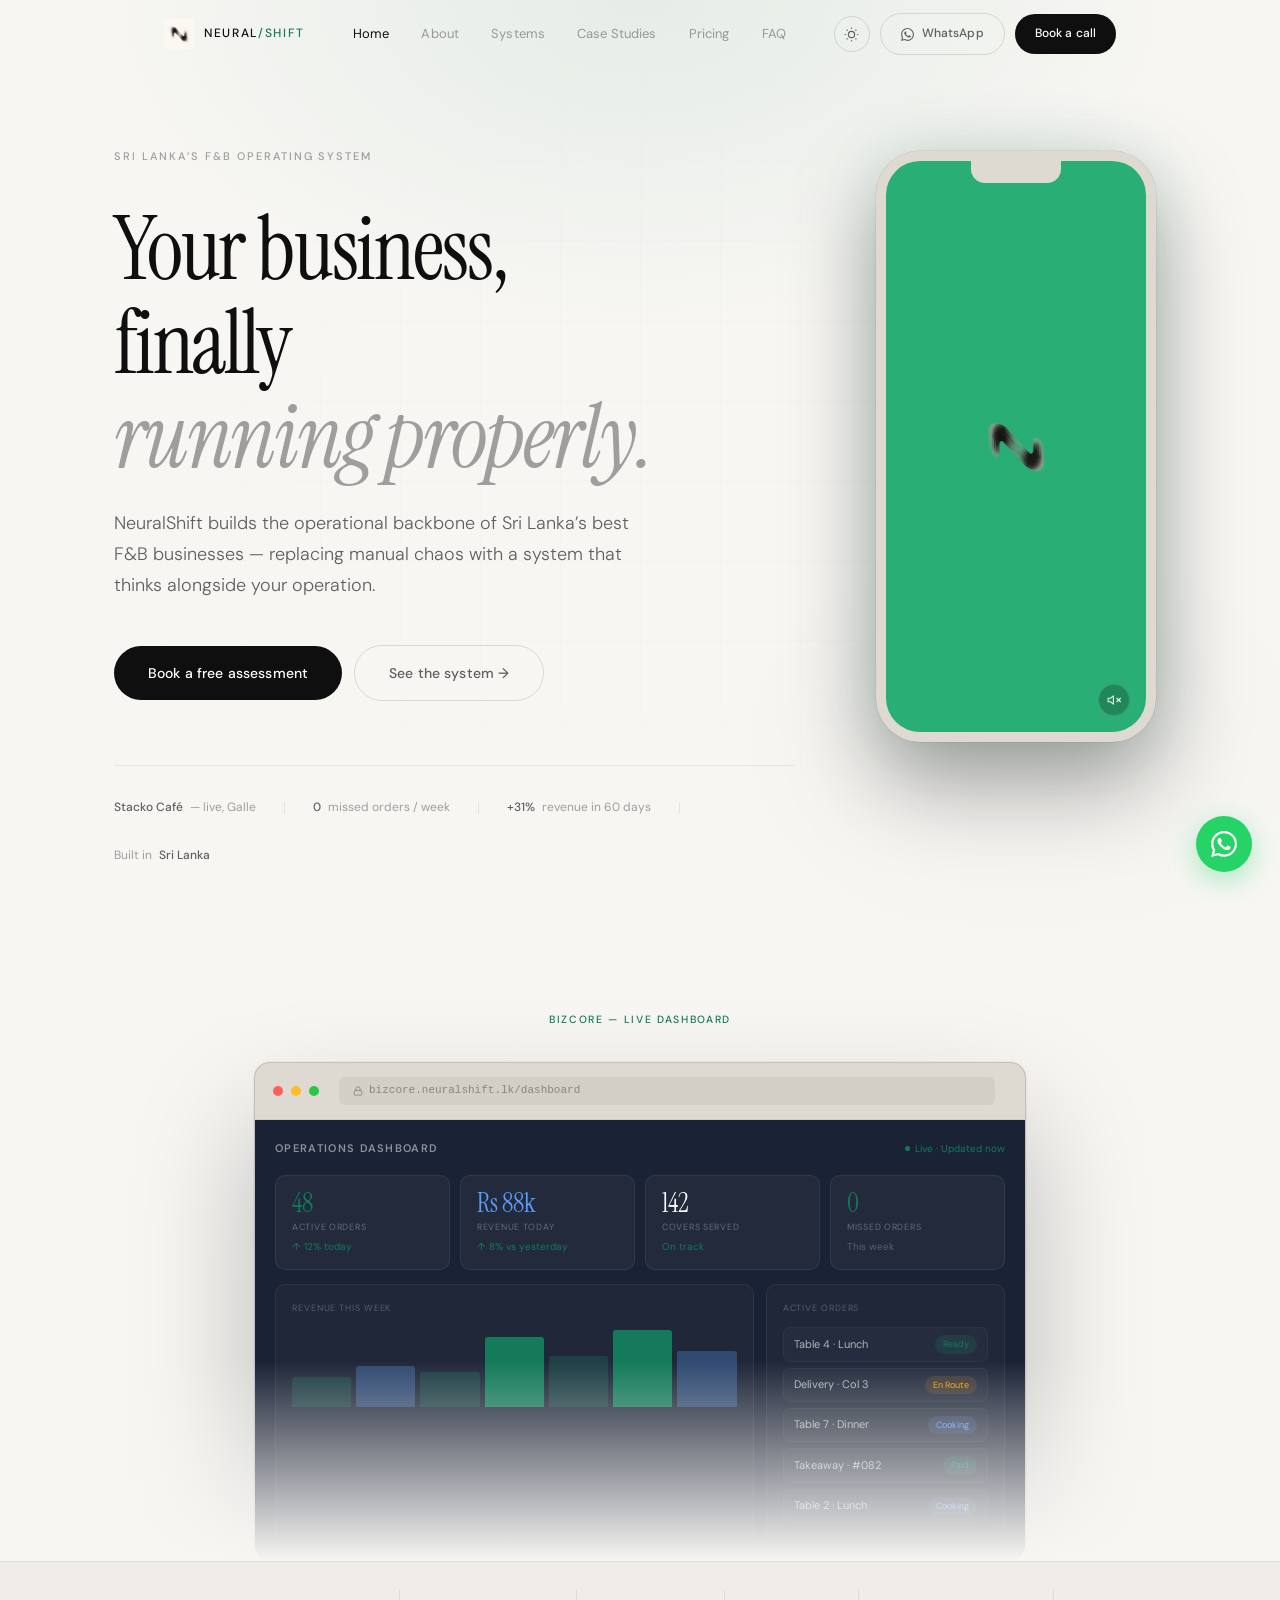
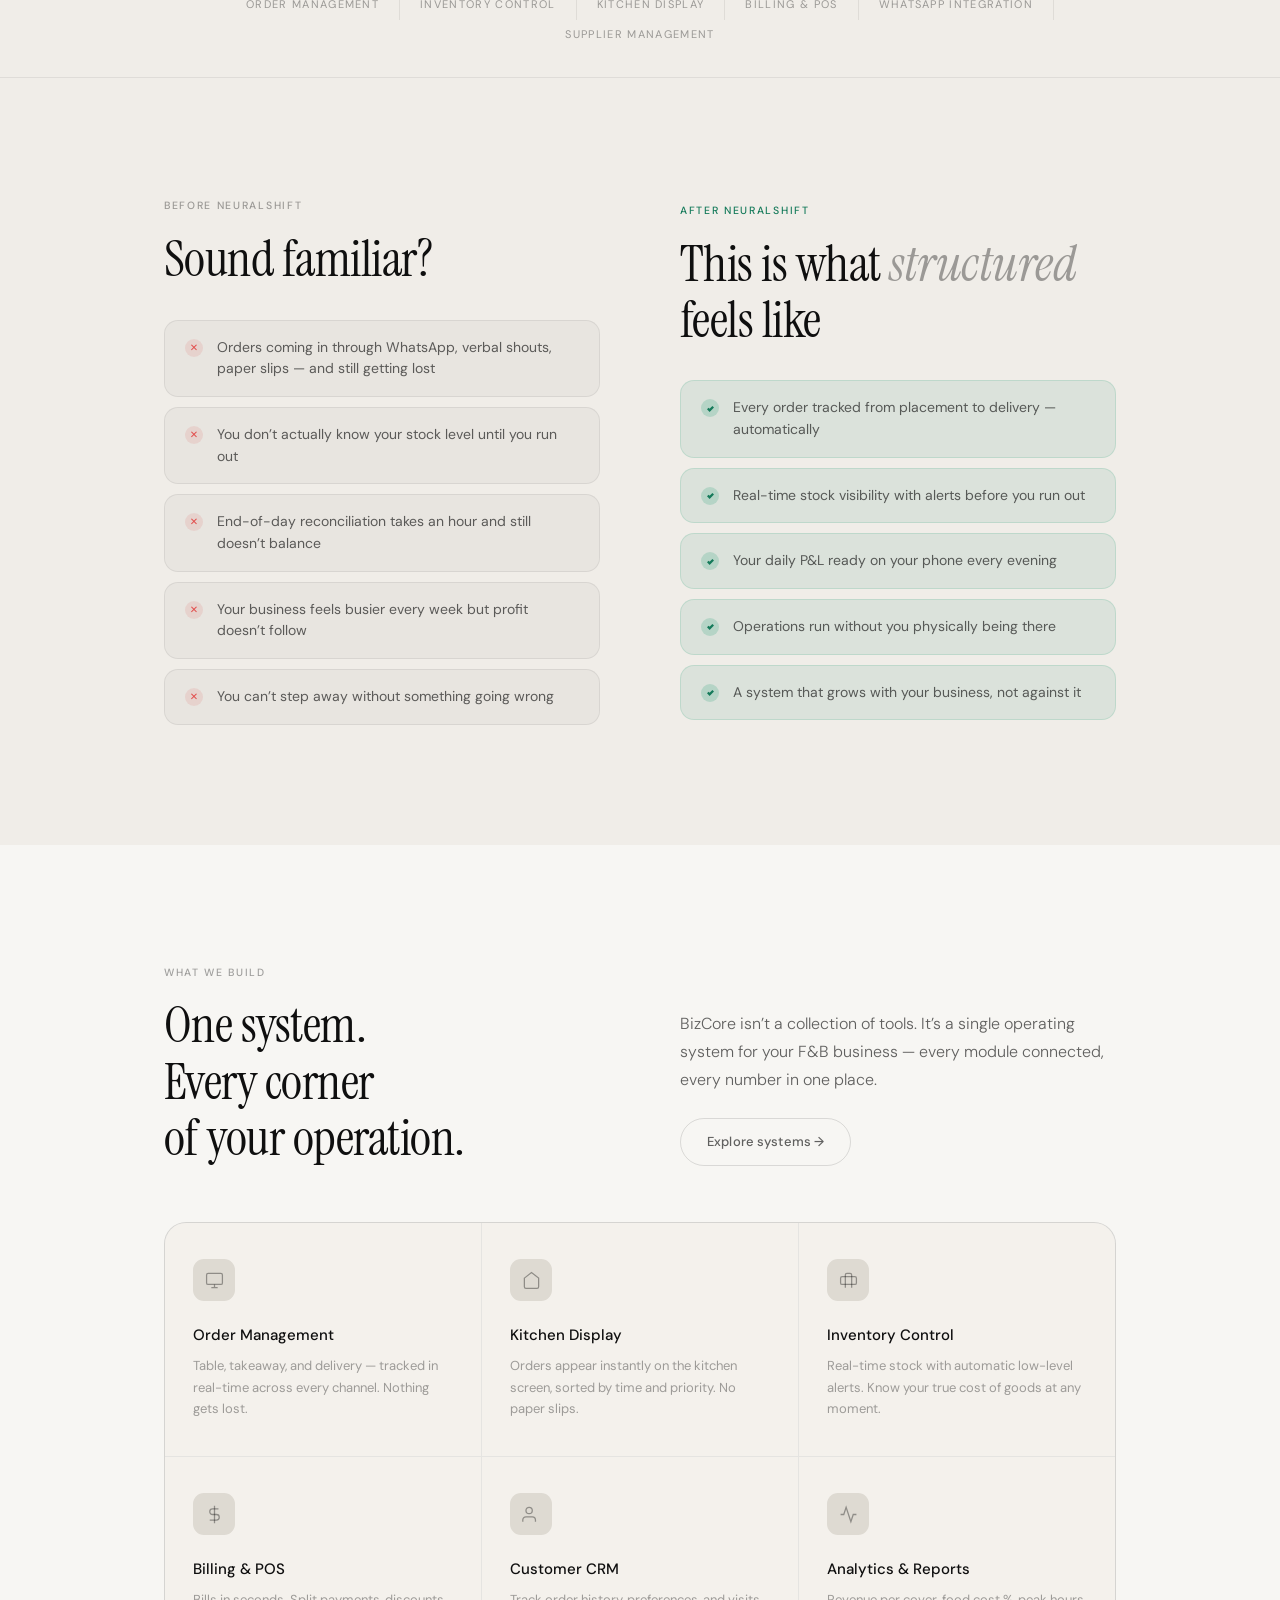
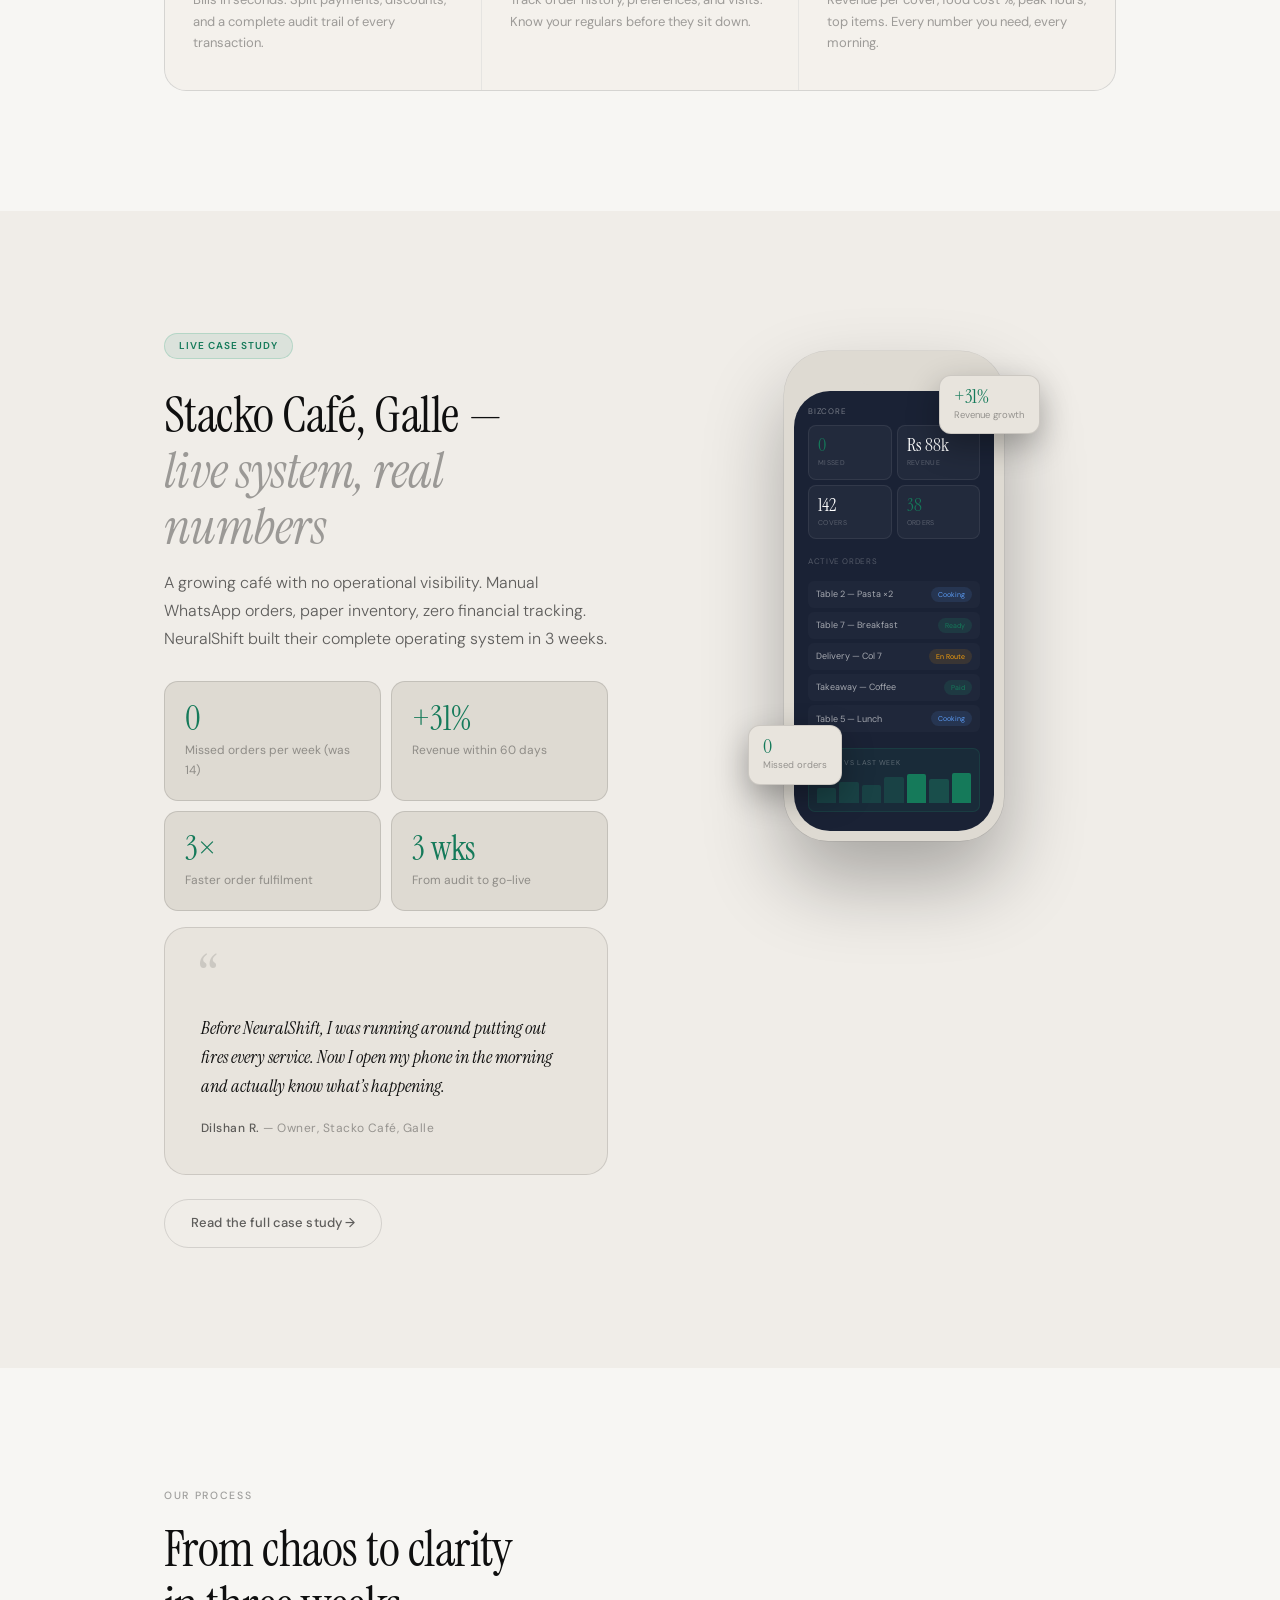
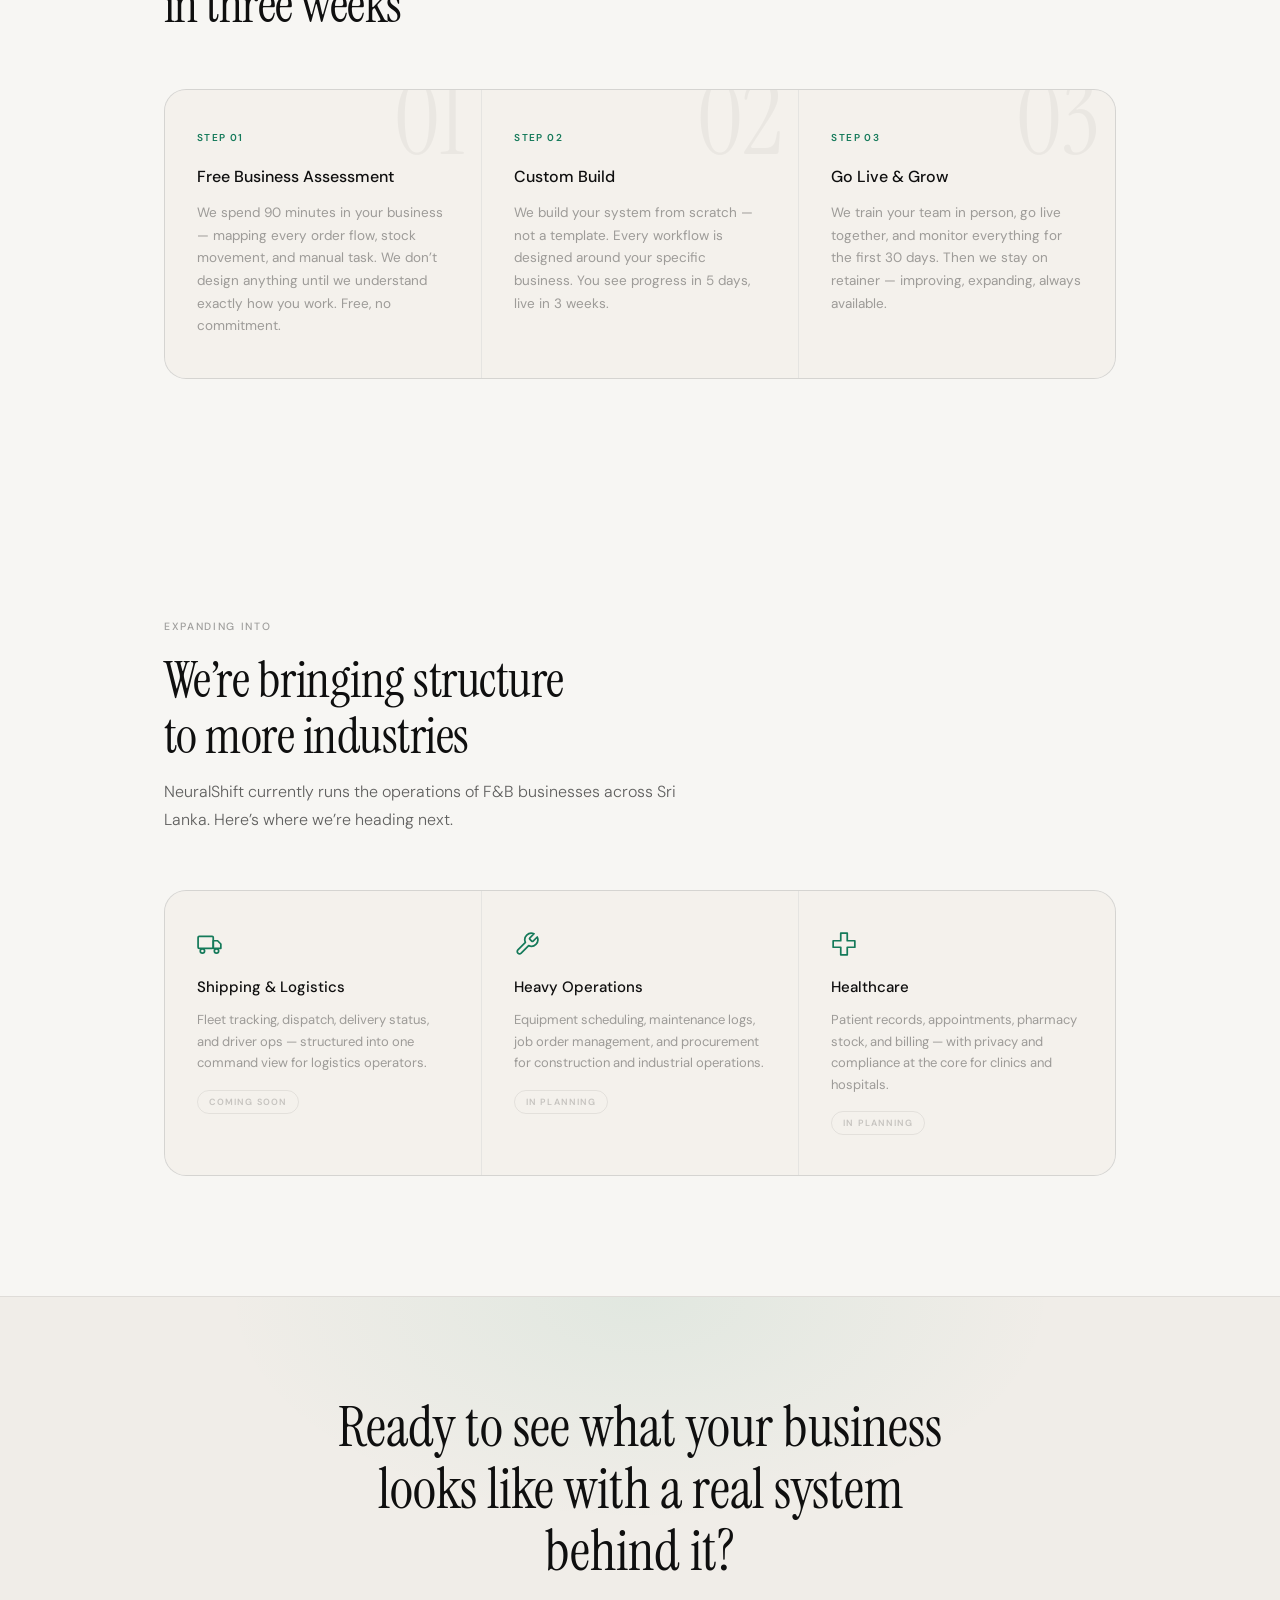
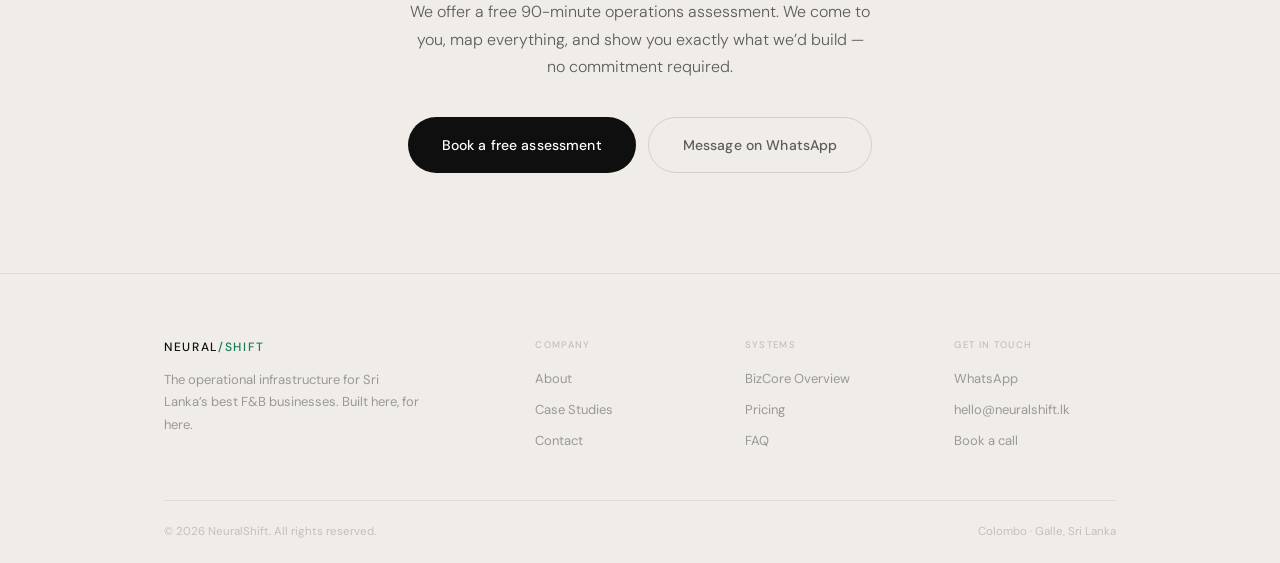
==== commit 2f9536f7: "chore: replace industry-card emoji with inline SVG icons" ====
--- a/neuralshift/index.html
+++ b/neuralshift/index.html
@@ -81,11 +81,12 @@
   <link rel="stylesheet" href="css/pages/home.css">
 </head>
 <body data-page="home">
+<a href="#main" class="sr-only">Skip to content</a>
 
 <div id="site-wa-fab"></div>
 <div id="site-nav"></div>
 
-<main>
+<main id="main">
   <section class="hero">
     <div class="hero-aura"></div>
     <div class="hero-grid-lines"></div>
@@ -373,9 +374,9 @@
       <h2 class="serif ind-headline fi d1">We’re bringing structure<br>to more industries</h2>
       <p class="body-copy ind-lead fi d2">NeuralShift currently runs the operations of F&amp;B businesses across Sri Lanka. Here’s where we’re heading next.</p>
       <div class="ind-grid fi d3">
-        <div class="ind-card"><div class="ind-emoji" aria-hidden="true">🚚</div><div class="ind-name">Shipping &amp; Logistics</div><p class="ind-desc">Fleet tracking, dispatch, delivery status, and driver ops — structured into one command view for logistics operators.</p><span class="ind-badge">Coming soon</span></div>
-        <div class="ind-card"><div class="ind-emoji" aria-hidden="true">🏗️</div><div class="ind-name">Heavy Operations</div><p class="ind-desc">Equipment scheduling, maintenance logs, job order management, and procurement for construction and industrial operations.</p><span class="ind-badge">In planning</span></div>
-        <div class="ind-card"><div class="ind-emoji" aria-hidden="true">🏥</div><div class="ind-name">Healthcare</div><p class="ind-desc">Patient records, appointments, pharmacy stock, and billing — with privacy and compliance at the core for clinics and hospitals.</p><span class="ind-badge">In planning</span></div>
+        <div class="ind-card"><div class="ind-emoji" aria-hidden="true"><svg viewBox="0 0 24 24" aria-hidden="true"><rect x="1" y="5" width="14" height="11" rx="1"/><path d="M15 9h4l3 3v4h-7z"/><circle cx="5" cy="18.5" r="2"/><circle cx="18" cy="18.5" r="2"/></svg></div><div class="ind-name">Shipping &amp; Logistics</div><p class="ind-desc">Fleet tracking, dispatch, delivery status, and driver ops — structured into one command view for logistics operators.</p><span class="ind-badge">Coming soon</span></div>
+        <div class="ind-card"><div class="ind-emoji" aria-hidden="true"><svg viewBox="0 0 24 24" aria-hidden="true"><path d="M14.7 6.3a1 1 0 0 0 0 1.4l1.6 1.6a1 1 0 0 0 1.4 0l3.77-3.77a6 6 0 0 1-7.94 7.94l-6.91 6.91a2.12 2.12 0 0 1-3-3l6.91-6.91a6 6 0 0 1 7.94-7.94l-3.76 3.76z"/></svg></div><div class="ind-name">Heavy Operations</div><p class="ind-desc">Equipment scheduling, maintenance logs, job order management, and procurement for construction and industrial operations.</p><span class="ind-badge">In planning</span></div>
+        <div class="ind-card"><div class="ind-emoji" aria-hidden="true"><svg viewBox="0 0 24 24" aria-hidden="true"><path d="M9 2h6v7h7v6h-7v7H9v-7H2V9h7z"/></svg></div><div class="ind-name">Healthcare</div><p class="ind-desc">Patient records, appointments, pharmacy stock, and billing — with privacy and compliance at the core for clinics and hospitals.</p><span class="ind-badge">In planning</span></div>
       </div>
     </div>
   </section>
--- a/neuralshift/css/base.css
+++ b/neuralshift/css/base.css
@@ -14,6 +14,35 @@
 a { color: inherit; text-decoration: none; }
 button { cursor: pointer; border: none; font-family: var(--sans); background: none; color: inherit; }
 img { max-width: 100%; display: block; }
+
+/* Visually hidden until focused — used by the skip-to-content link. */
+.sr-only {
+  position: absolute;
+  width: 1px;
+  height: 1px;
+  padding: 0;
+  margin: -1px;
+  overflow: hidden;
+  clip: rect(0, 0, 0, 0);
+  white-space: nowrap;
+  border: 0;
+}
+.sr-only:focus {
+  position: fixed;
+  top: 12px;
+  left: 12px;
+  width: auto;
+  height: auto;
+  margin: 0;
+  padding: 10px 18px;
+  clip: auto;
+  white-space: normal;
+  background: var(--g);
+  color: #fff;
+  border-radius: var(--r);
+  box-shadow: 0 4px 20px rgba(0, 0, 0, 0.25);
+  z-index: 1000;
+}
 
 /* Layout utilities */
 .container { max-width: var(--max); margin: 0 auto; padding: 0 5vw; }
--- a/neuralshift/css/pages/home.css
+++ b/neuralshift/css/pages/home.css
@@ -1168,8 +1168,17 @@
 }
 
 .ind-emoji {
-  font-size: 24px;
   margin-bottom: 18px;
+  line-height: 0;
+}
+.ind-emoji svg {
+  width: 26px;
+  height: 26px;
+  stroke: var(--g);
+  fill: none;
+  stroke-width: 1.6;
+  stroke-linecap: round;
+  stroke-linejoin: round;
 }
 
 .ind-name {
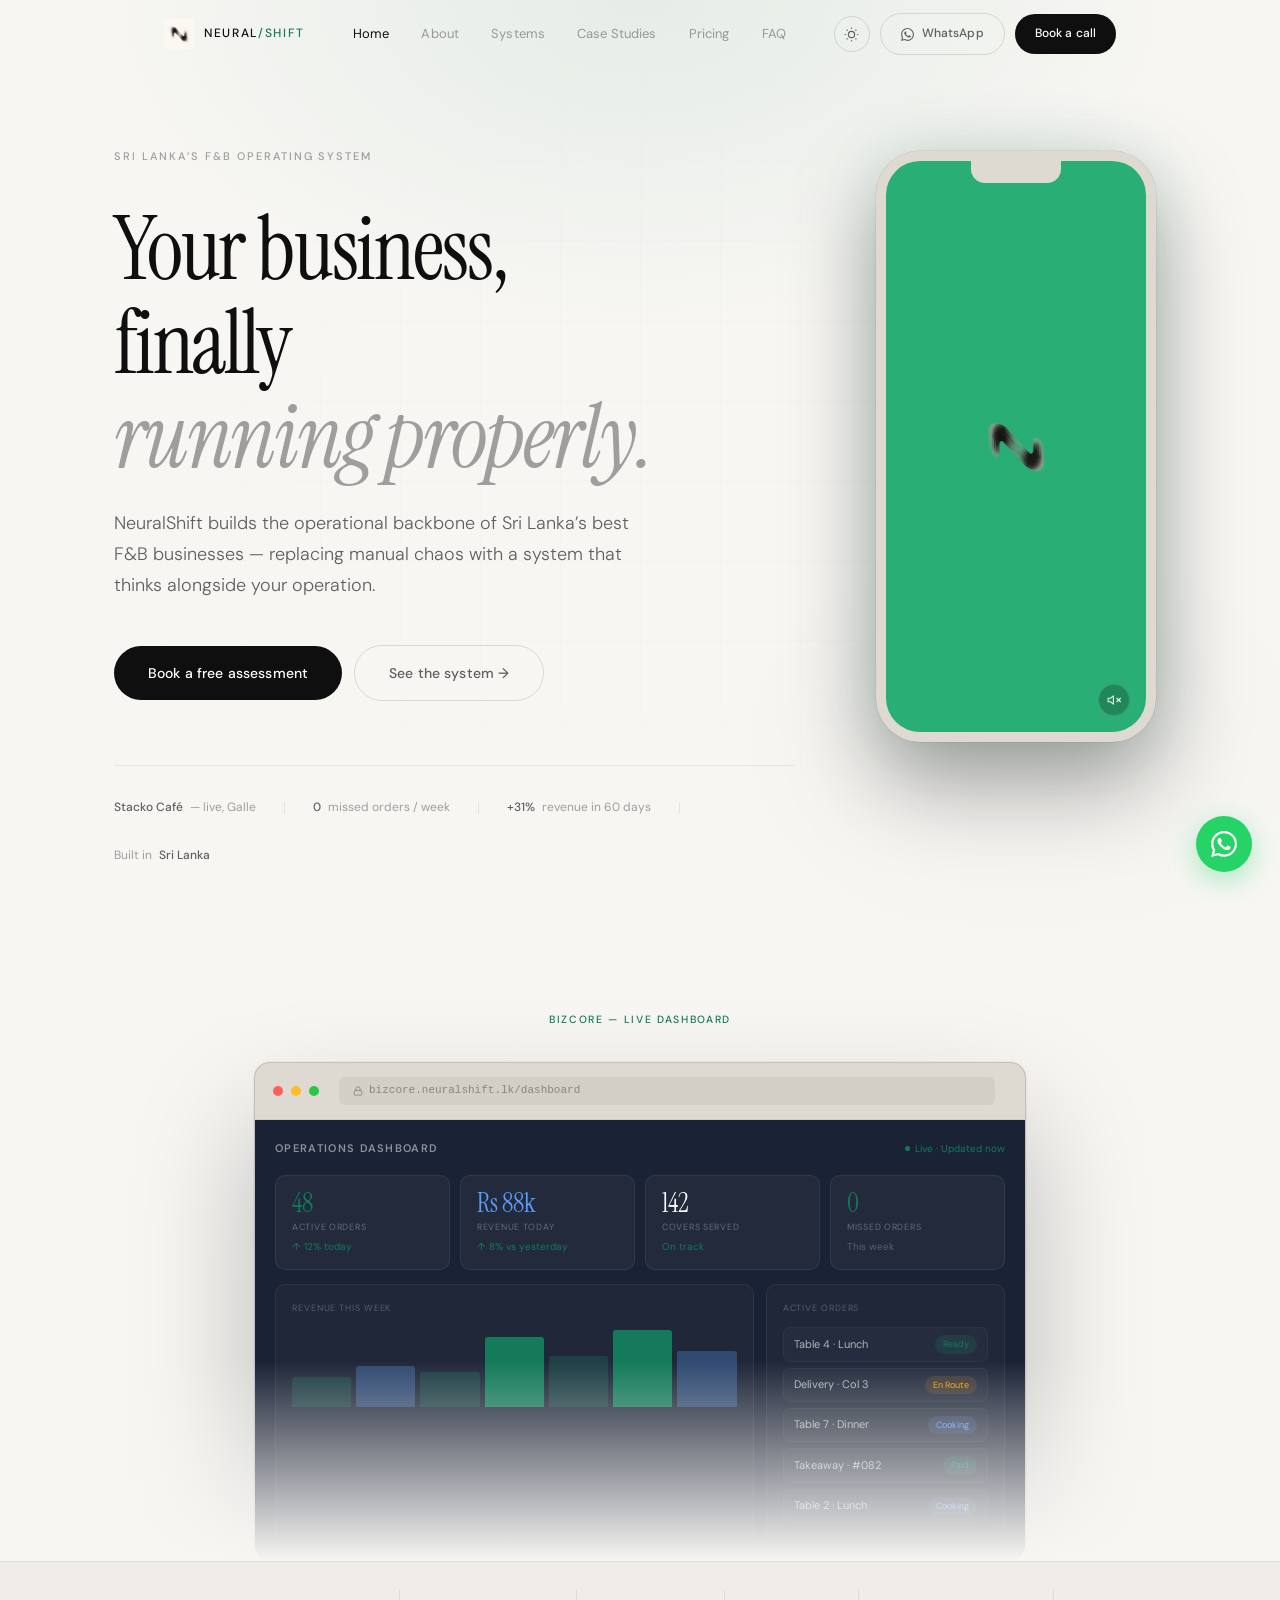
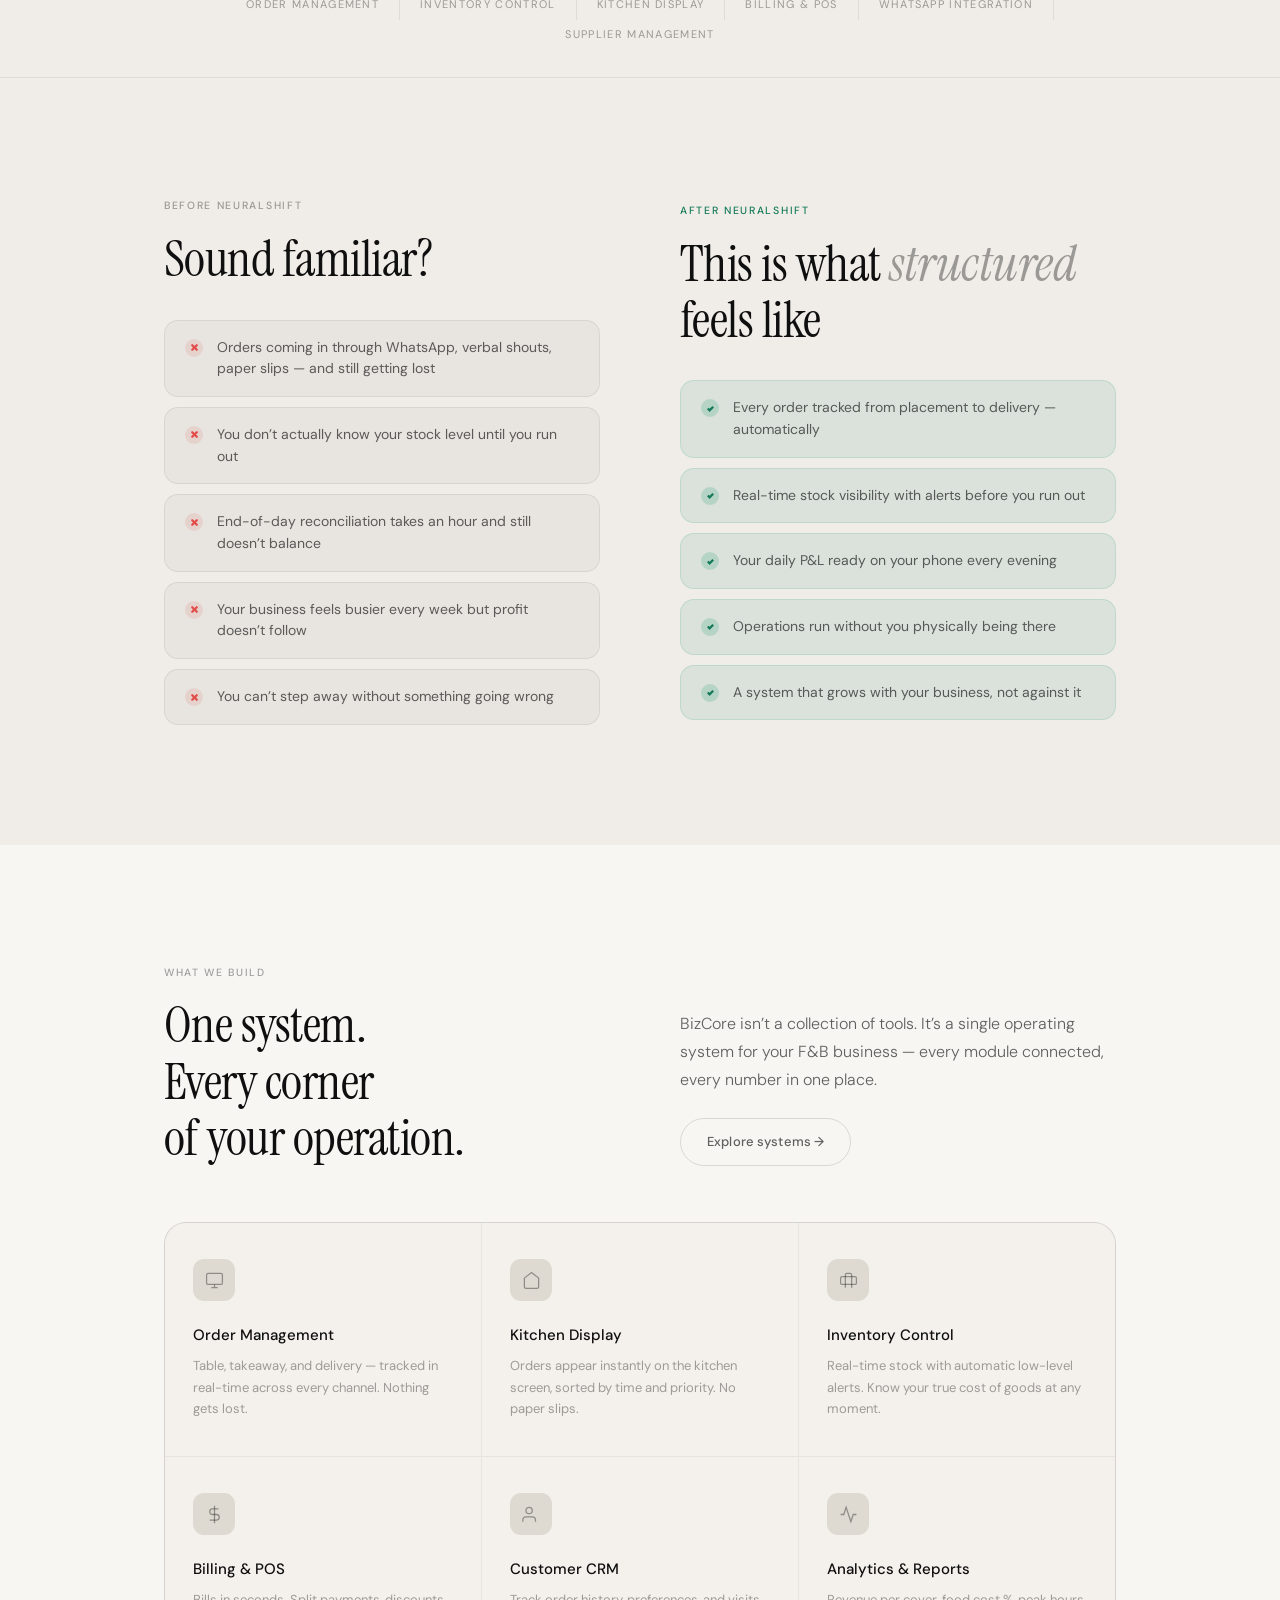
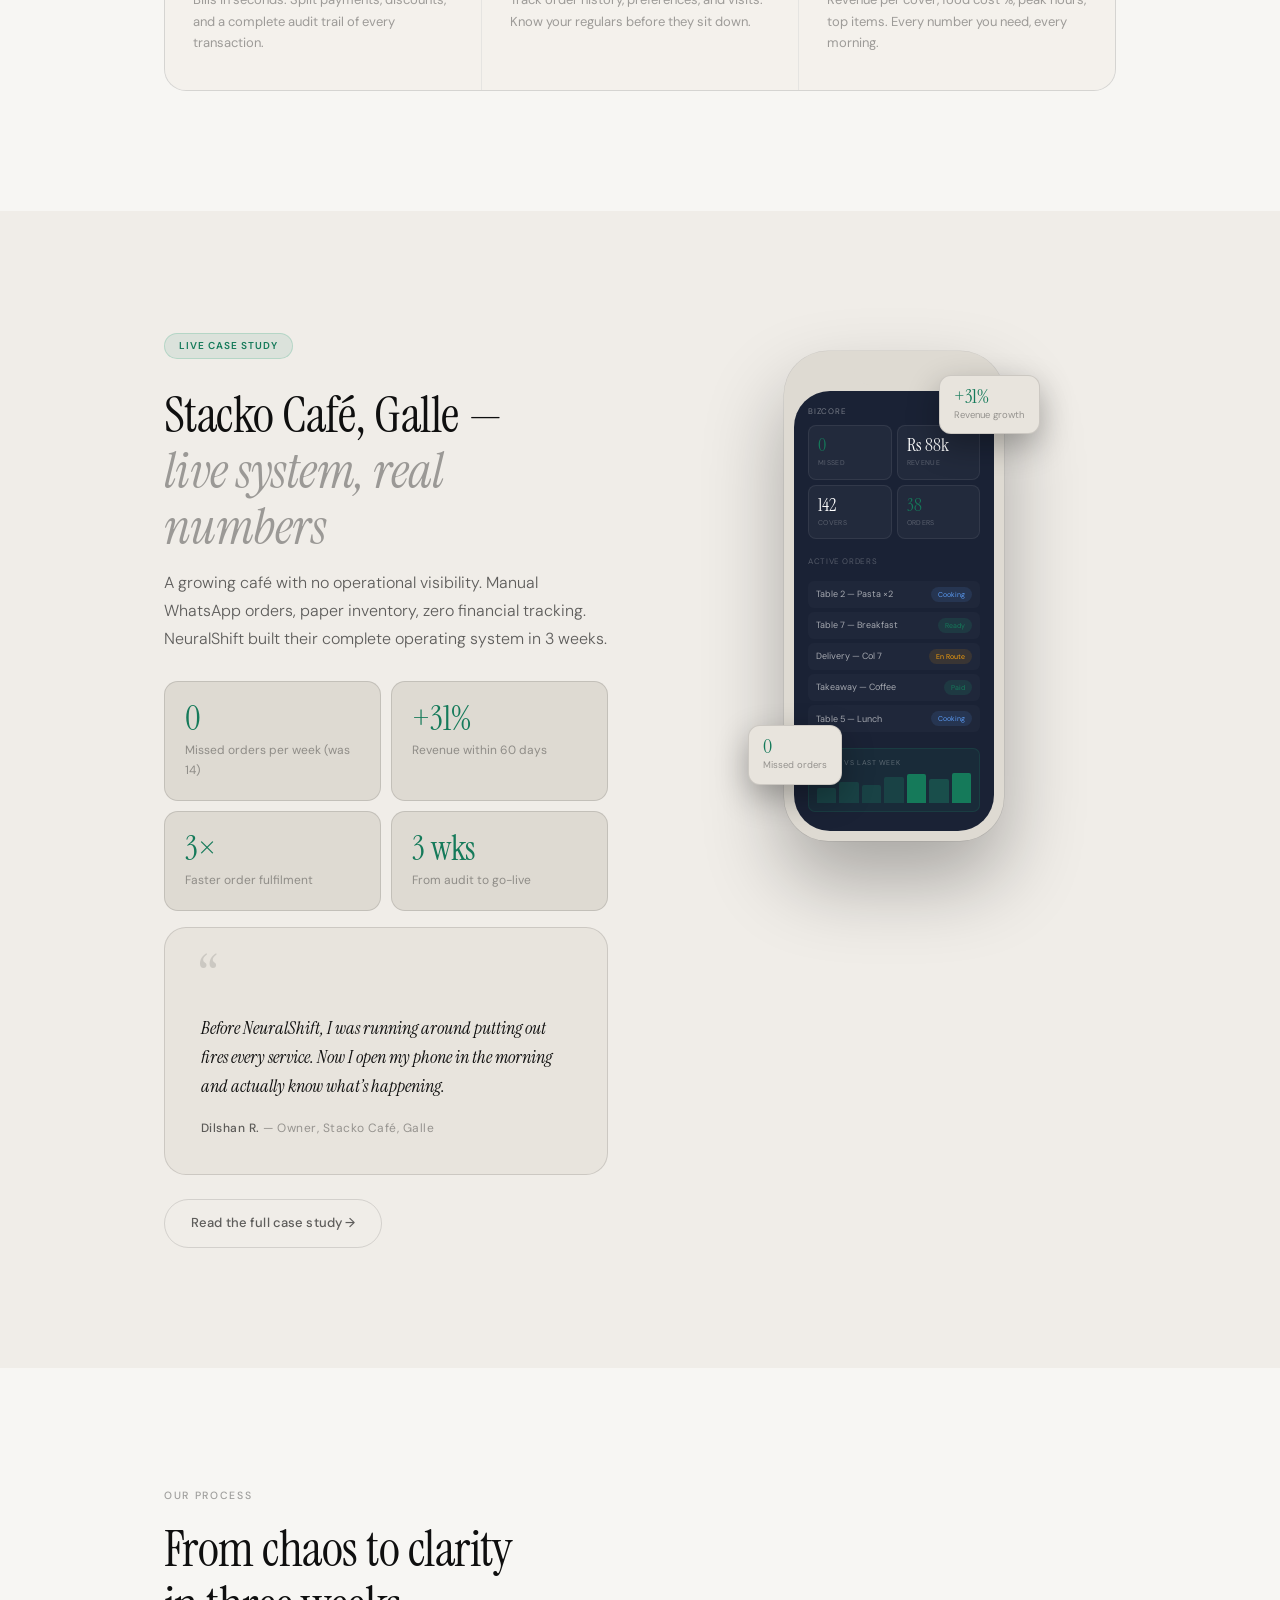
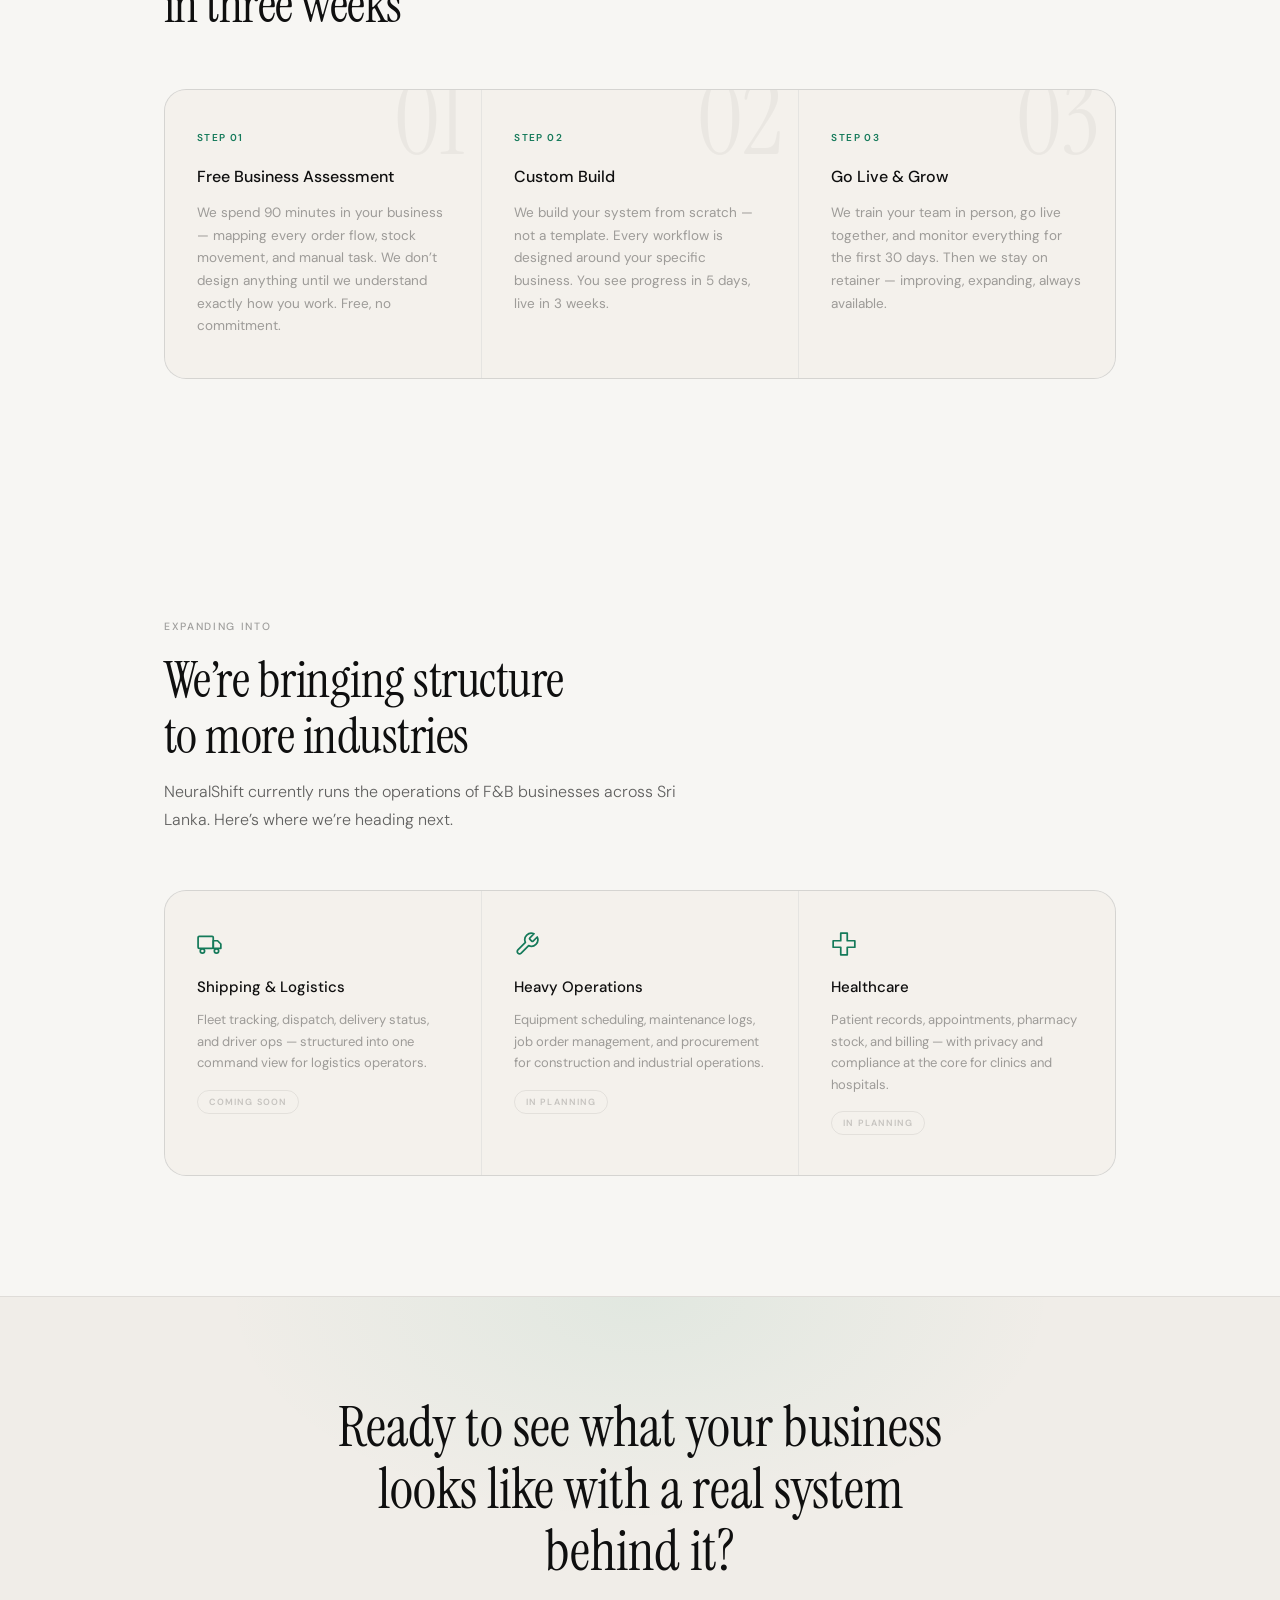
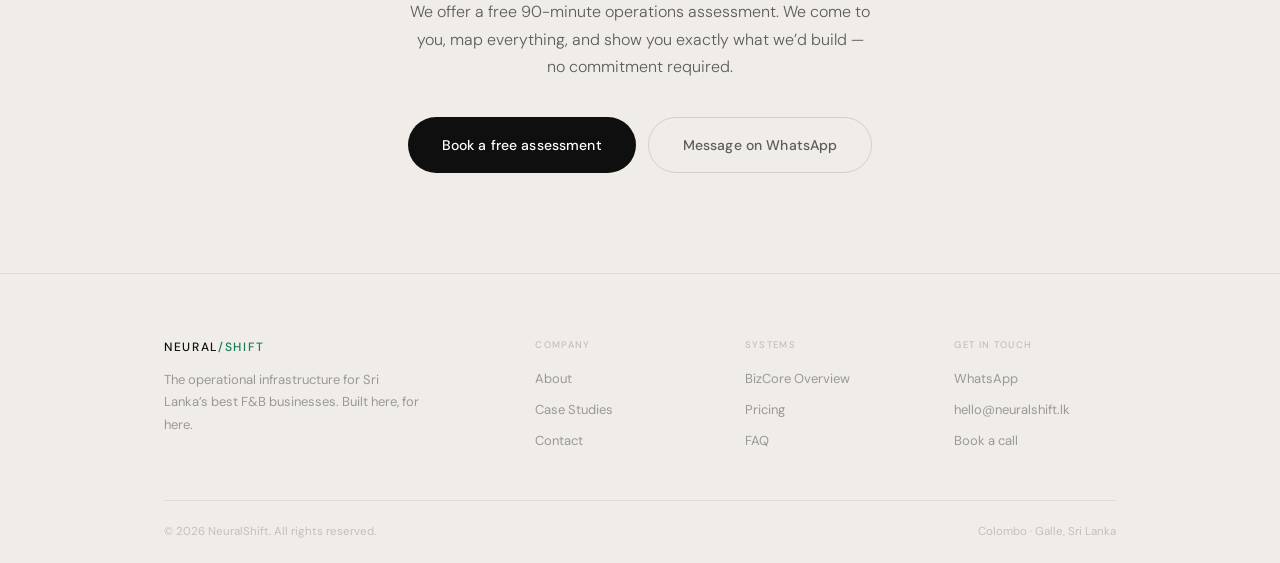
==== commit cb5da98e: "chore: replace dingbat glyphs with inline SVG icons" ====
--- a/neuralshift/index.html
+++ b/neuralshift/index.html
@@ -221,11 +221,11 @@
           <div class="label eyebrow fi">Before NeuralShift</div>
           <h2 class="serif fi d1">Sound familiar?</h2>
           <div class="problem-pains fi d2">
-            <div class="pain-row"><div class="pain-x" aria-hidden="true">✕</div><div class="pain-text">Orders coming in through WhatsApp, verbal shouts, paper slips — and still getting lost</div></div>
-            <div class="pain-row"><div class="pain-x" aria-hidden="true">✕</div><div class="pain-text">You don’t actually know your stock level until you run out</div></div>
-            <div class="pain-row"><div class="pain-x" aria-hidden="true">✕</div><div class="pain-text">End-of-day reconciliation takes an hour and still doesn’t balance</div></div>
-            <div class="pain-row"><div class="pain-x" aria-hidden="true">✕</div><div class="pain-text">Your business feels busier every week but profit doesn’t follow</div></div>
-            <div class="pain-row"><div class="pain-x" aria-hidden="true">✕</div><div class="pain-text">You can’t step away without something going wrong</div></div>
+            <div class="pain-row"><div class="pain-x" aria-hidden="true"><svg viewBox="0 0 10 10" aria-hidden="true"><line x1="2.5" y1="2.5" x2="7.5" y2="7.5"/><line x1="7.5" y1="2.5" x2="2.5" y2="7.5"/></svg></div><div class="pain-text">Orders coming in through WhatsApp, verbal shouts, paper slips — and still getting lost</div></div>
+            <div class="pain-row"><div class="pain-x" aria-hidden="true"><svg viewBox="0 0 10 10" aria-hidden="true"><line x1="2.5" y1="2.5" x2="7.5" y2="7.5"/><line x1="7.5" y1="2.5" x2="2.5" y2="7.5"/></svg></div><div class="pain-text">You don’t actually know your stock level until you run out</div></div>
+            <div class="pain-row"><div class="pain-x" aria-hidden="true"><svg viewBox="0 0 10 10" aria-hidden="true"><line x1="2.5" y1="2.5" x2="7.5" y2="7.5"/><line x1="7.5" y1="2.5" x2="2.5" y2="7.5"/></svg></div><div class="pain-text">End-of-day reconciliation takes an hour and still doesn’t balance</div></div>
+            <div class="pain-row"><div class="pain-x" aria-hidden="true"><svg viewBox="0 0 10 10" aria-hidden="true"><line x1="2.5" y1="2.5" x2="7.5" y2="7.5"/><line x1="7.5" y1="2.5" x2="2.5" y2="7.5"/></svg></div><div class="pain-text">Your business feels busier every week but profit doesn’t follow</div></div>
+            <div class="pain-row"><div class="pain-x" aria-hidden="true"><svg viewBox="0 0 10 10" aria-hidden="true"><line x1="2.5" y1="2.5" x2="7.5" y2="7.5"/><line x1="7.5" y1="2.5" x2="2.5" y2="7.5"/></svg></div><div class="pain-text">You can’t step away without something going wrong</div></div>
           </div>
         </div>
         <div>
--- a/neuralshift/css/pages/home.css
+++ b/neuralshift/css/pages/home.css
@@ -559,7 +559,15 @@
   flex-shrink: 0;
   margin-top: 2px;
   color: #E24B4A;
-  font-size: 10px;
+}
+
+.pain-x svg {
+  width: 9px;
+  height: 9px;
+  stroke: currentColor;
+  fill: none;
+  stroke-width: 2.5;
+  stroke-linecap: round;
 }
 
 .pain-text {
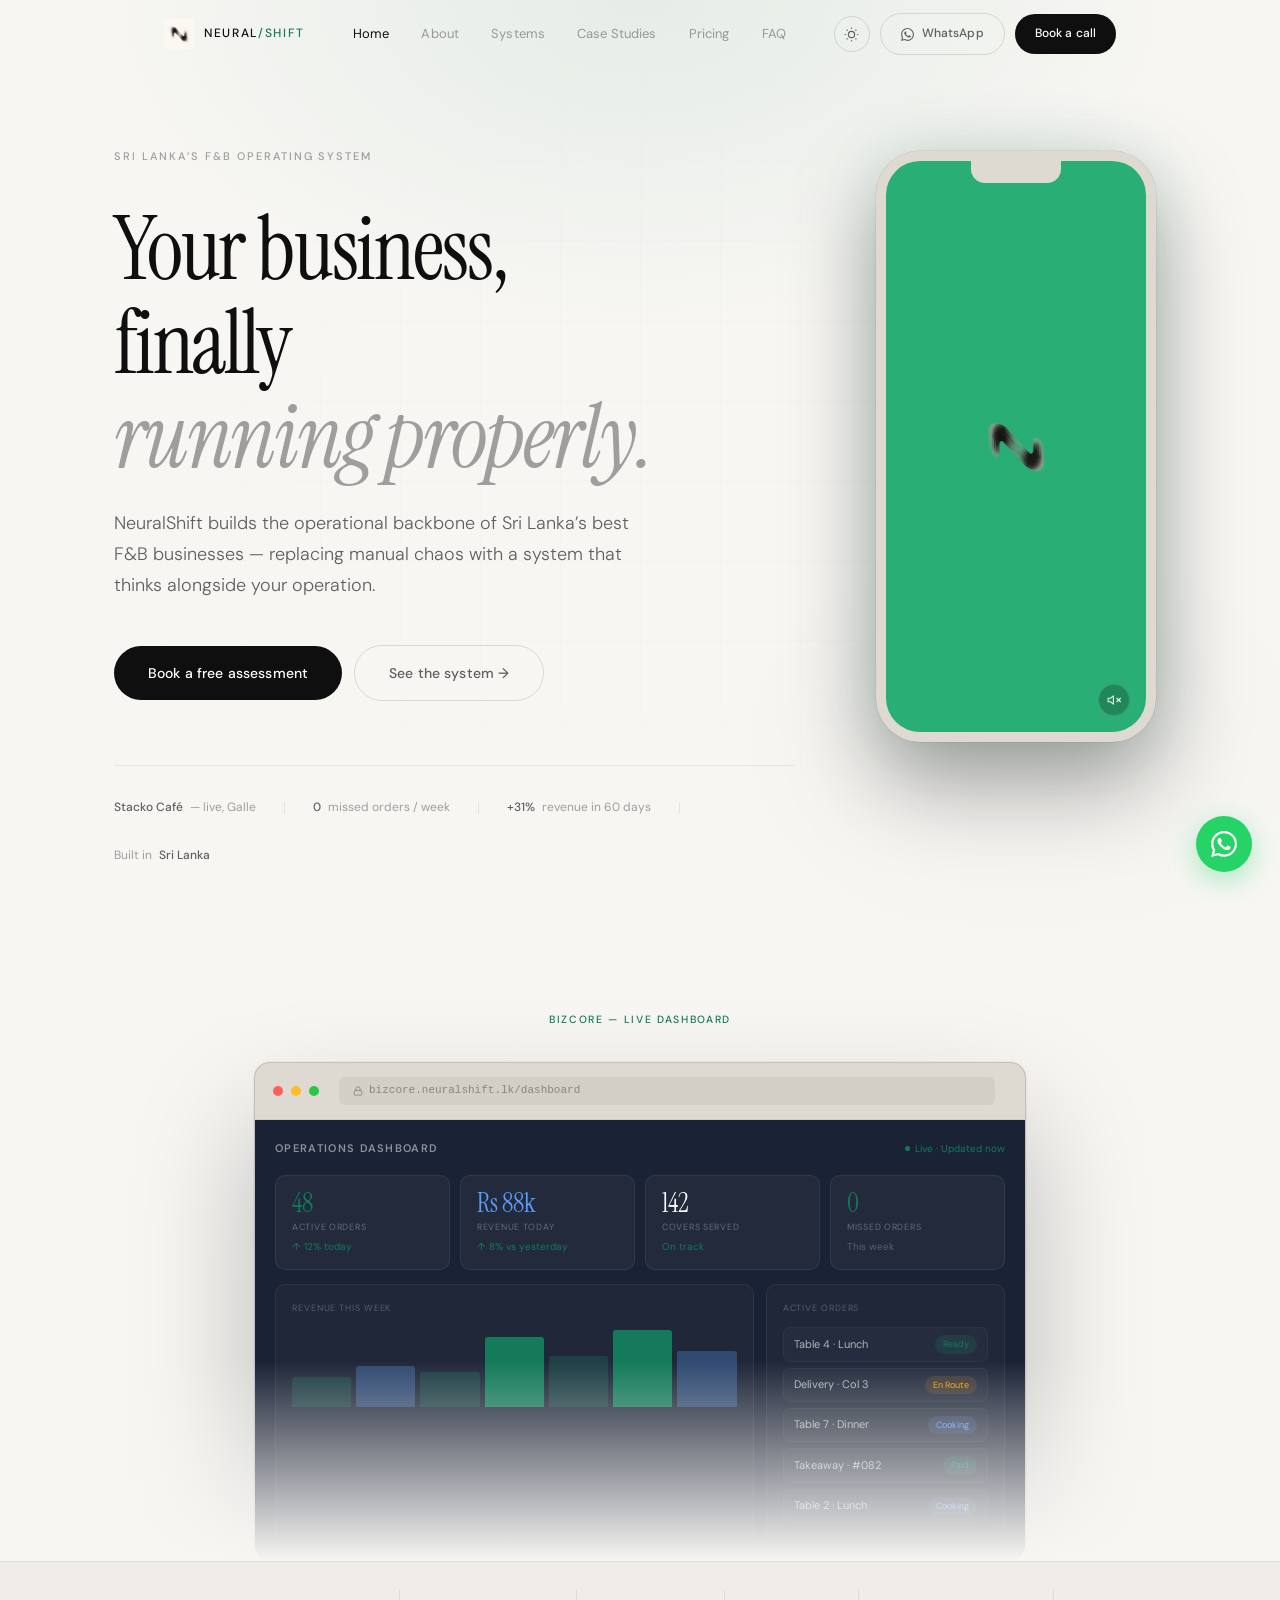
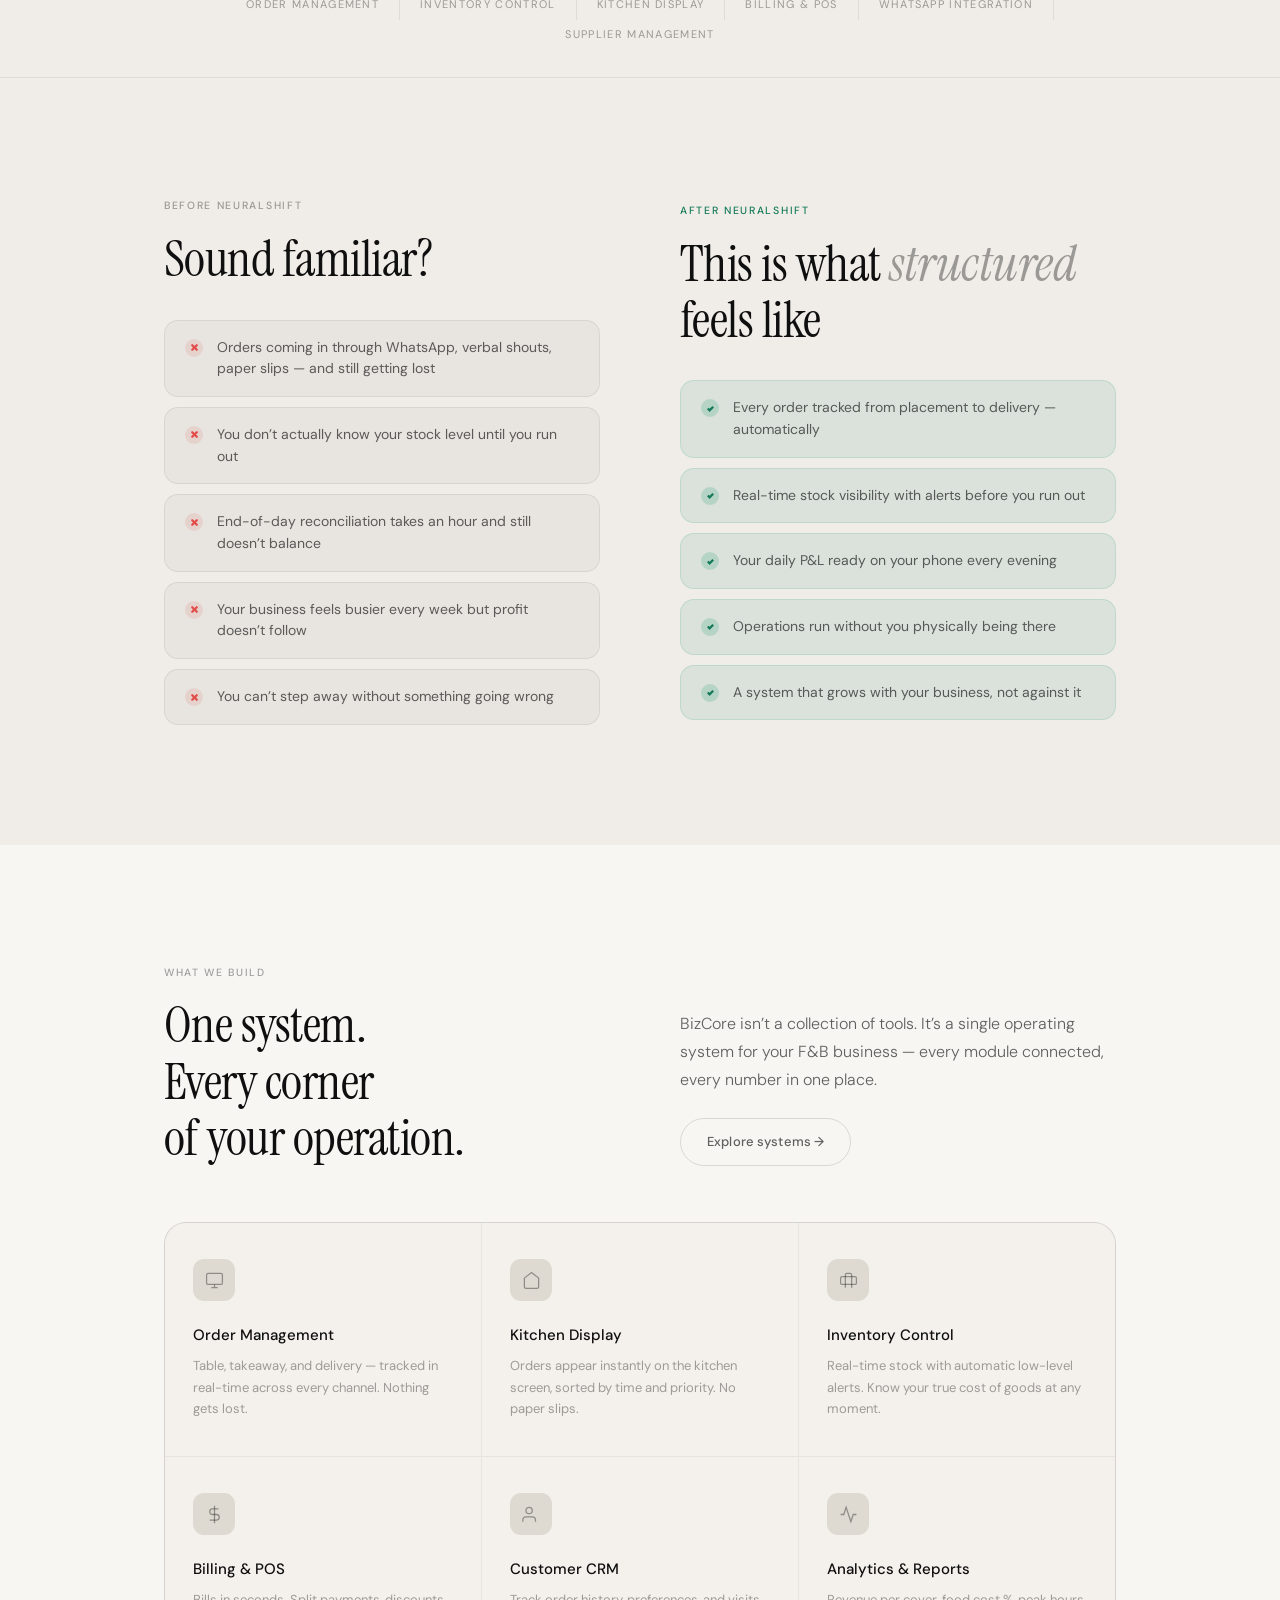
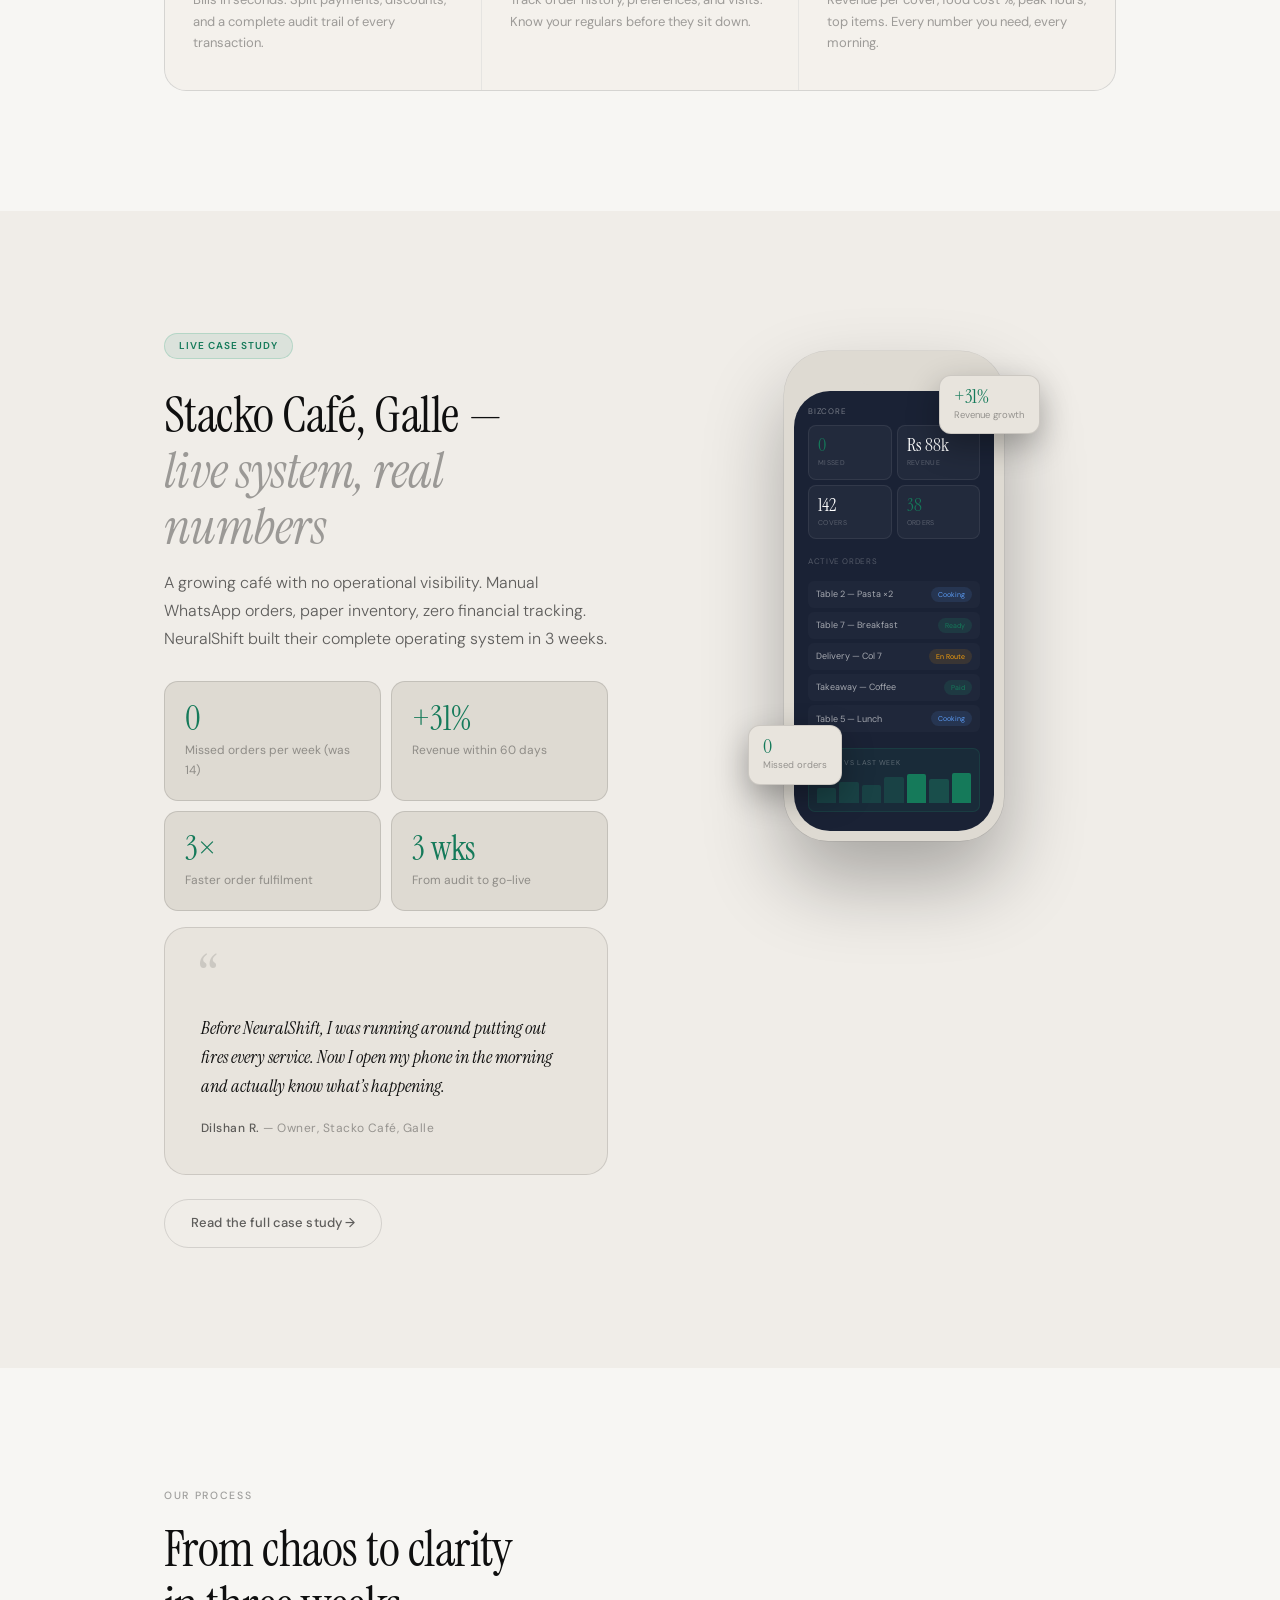
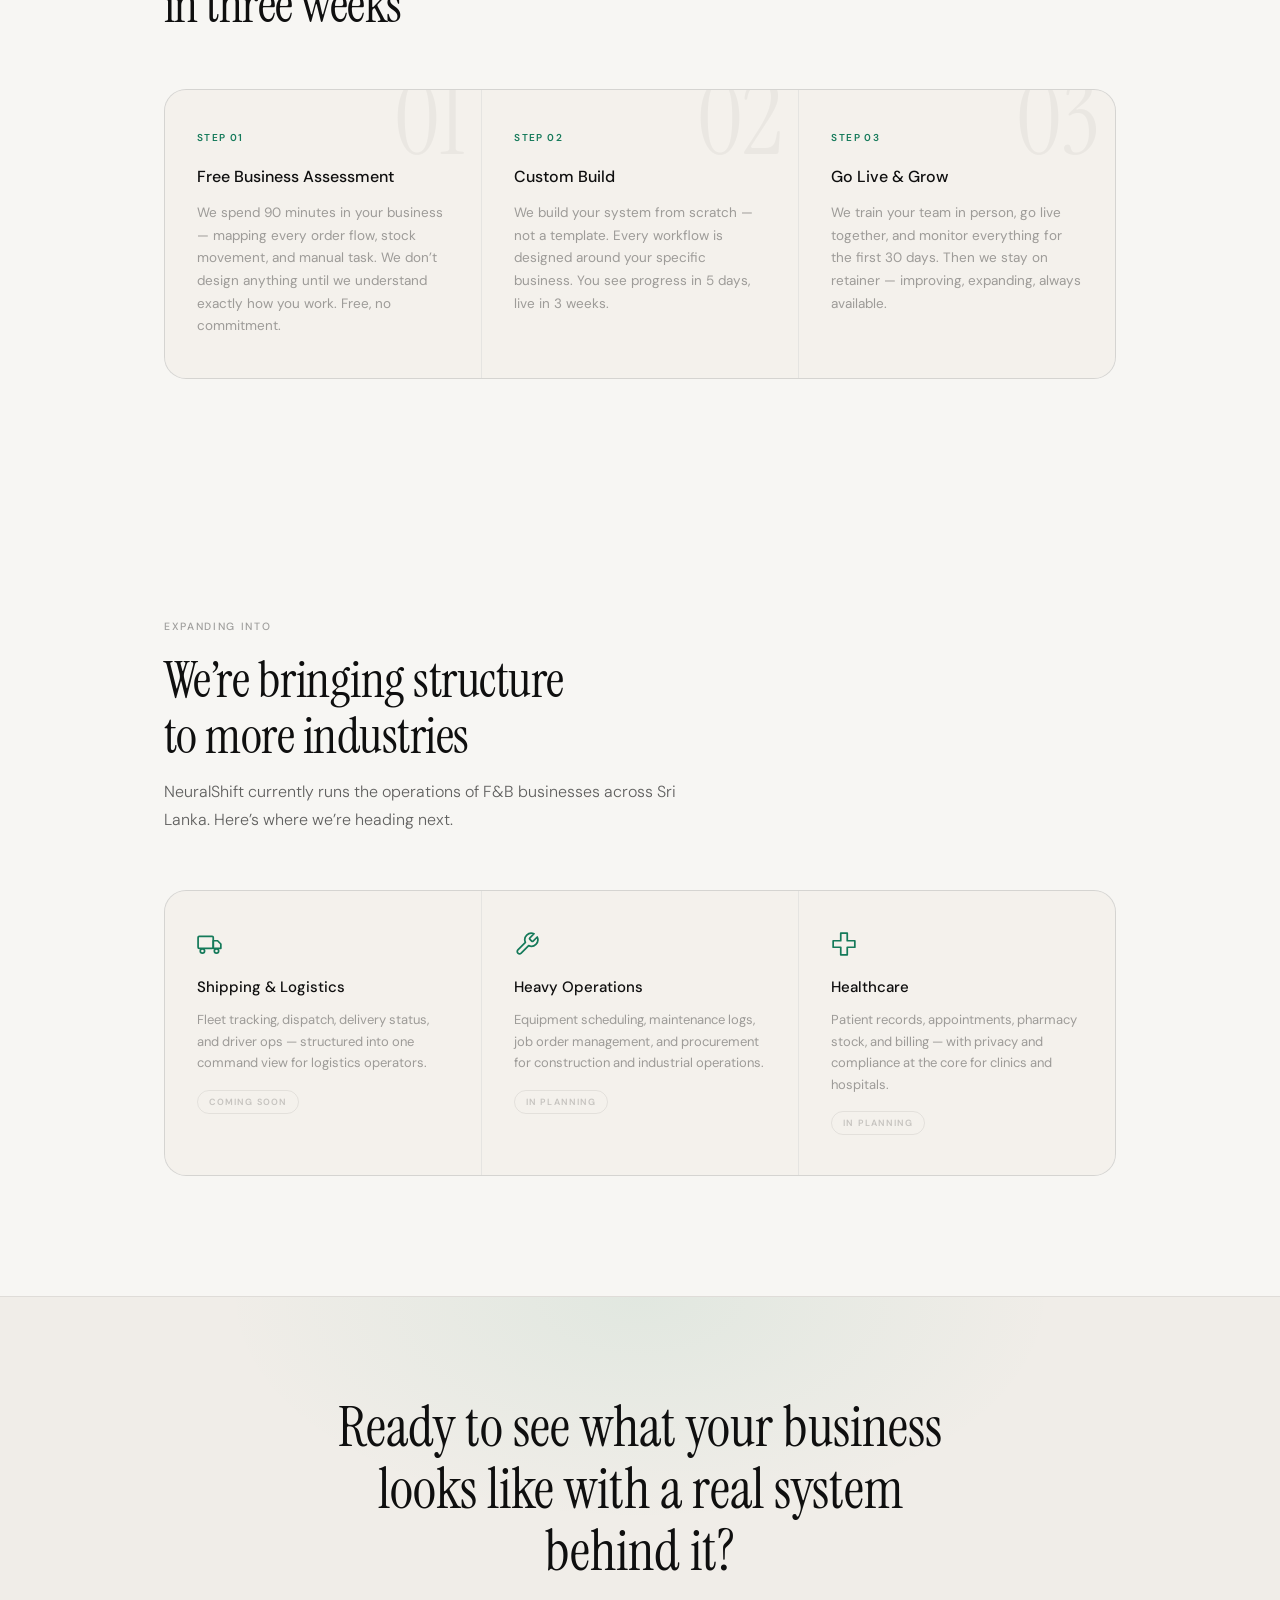
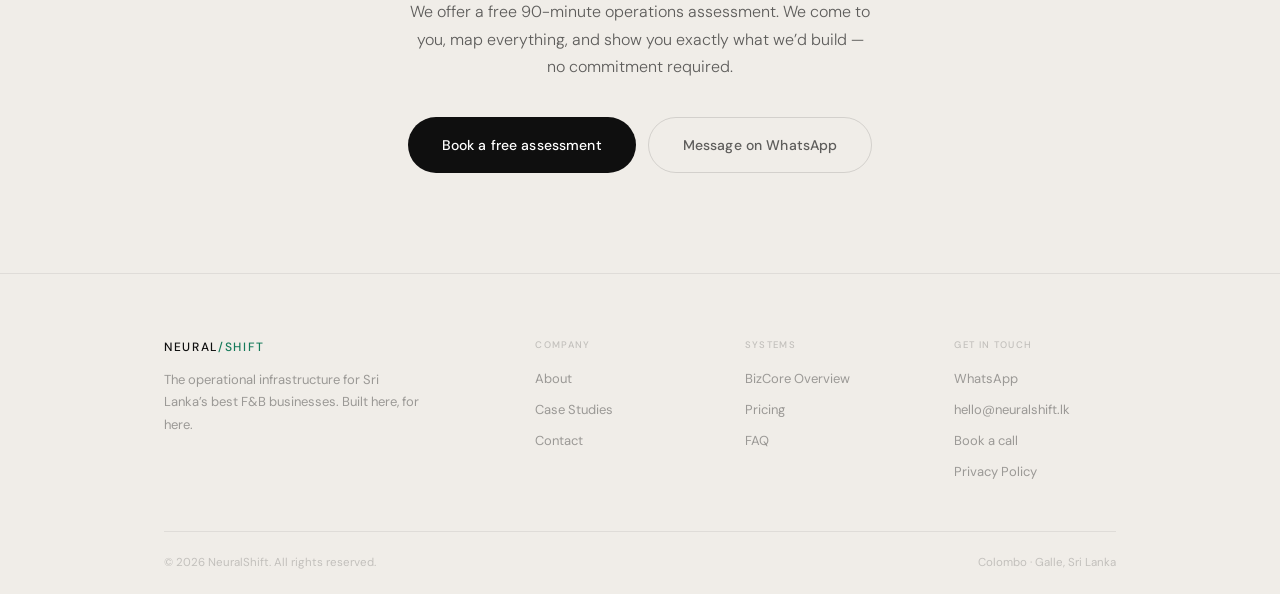
==== commit 013aa97a: "chore: add noscript nav fallback, remove dead logo, clean sitemap Add a static <noscript> nav with p" ====
--- a/neuralshift/index.html
+++ b/neuralshift/index.html
@@ -57,7 +57,10 @@
       "telephone": "+94762874856",
       "contactType": "customer service"
     },
-    "sameAs": []
+    "sameAs": [
+      "https://www.linkedin.com/company/neuralshift",
+      "https://www.instagram.com/neuralsh1ft/"
+    ]
   }
   </script>
 
@@ -85,6 +88,19 @@
 
 <div id="site-wa-fab"></div>
 <div id="site-nav"></div>
+
+<noscript>
+  <nav aria-label="Site links">
+    <a href="index.html">Home</a>
+    <a href="about.html">About</a>
+    <a href="systems.html">Systems</a>
+    <a href="case-studies.html">Case Studies</a>
+    <a href="pricing.html">Pricing</a>
+    <a href="faq.html">FAQ</a>
+    <a href="contact.html">Contact</a>
+    <a href="privacy.html">Privacy</a>
+  </nav>
+</noscript>
 
 <main id="main">
   <section class="hero">
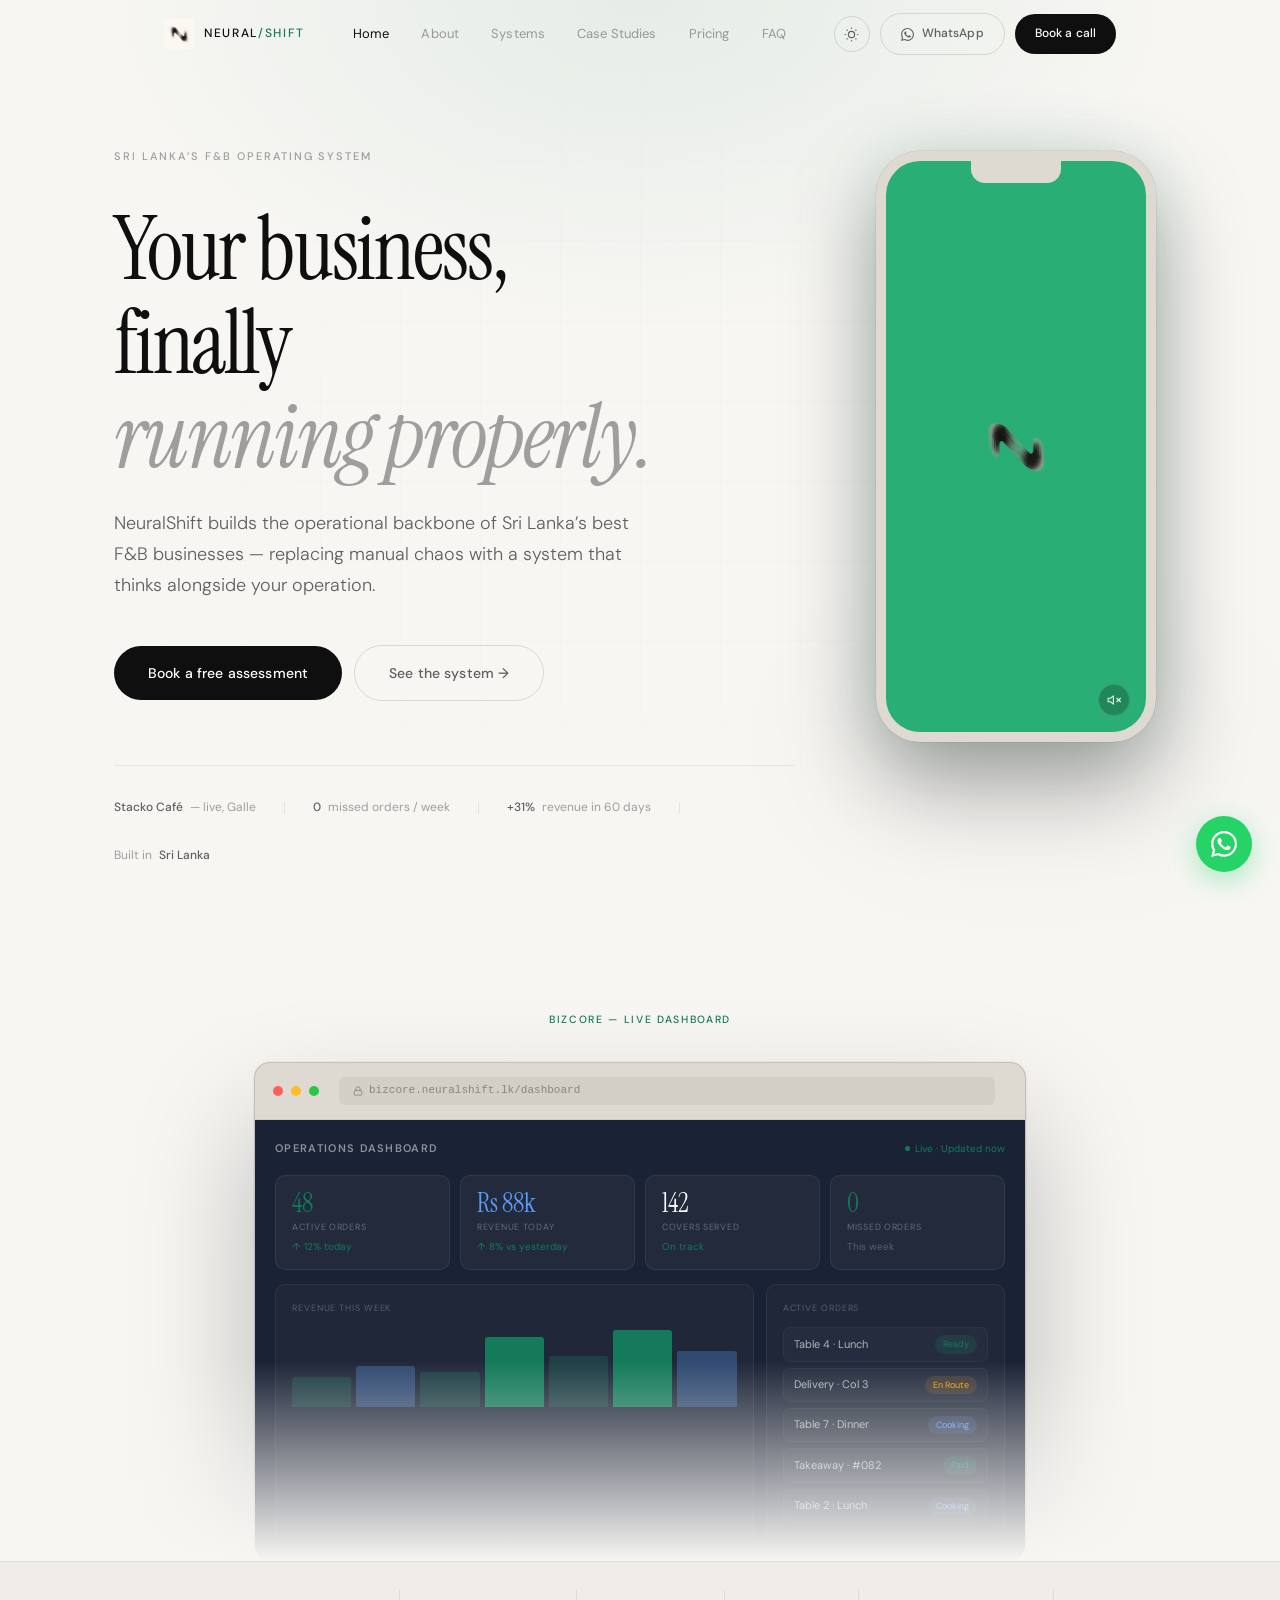
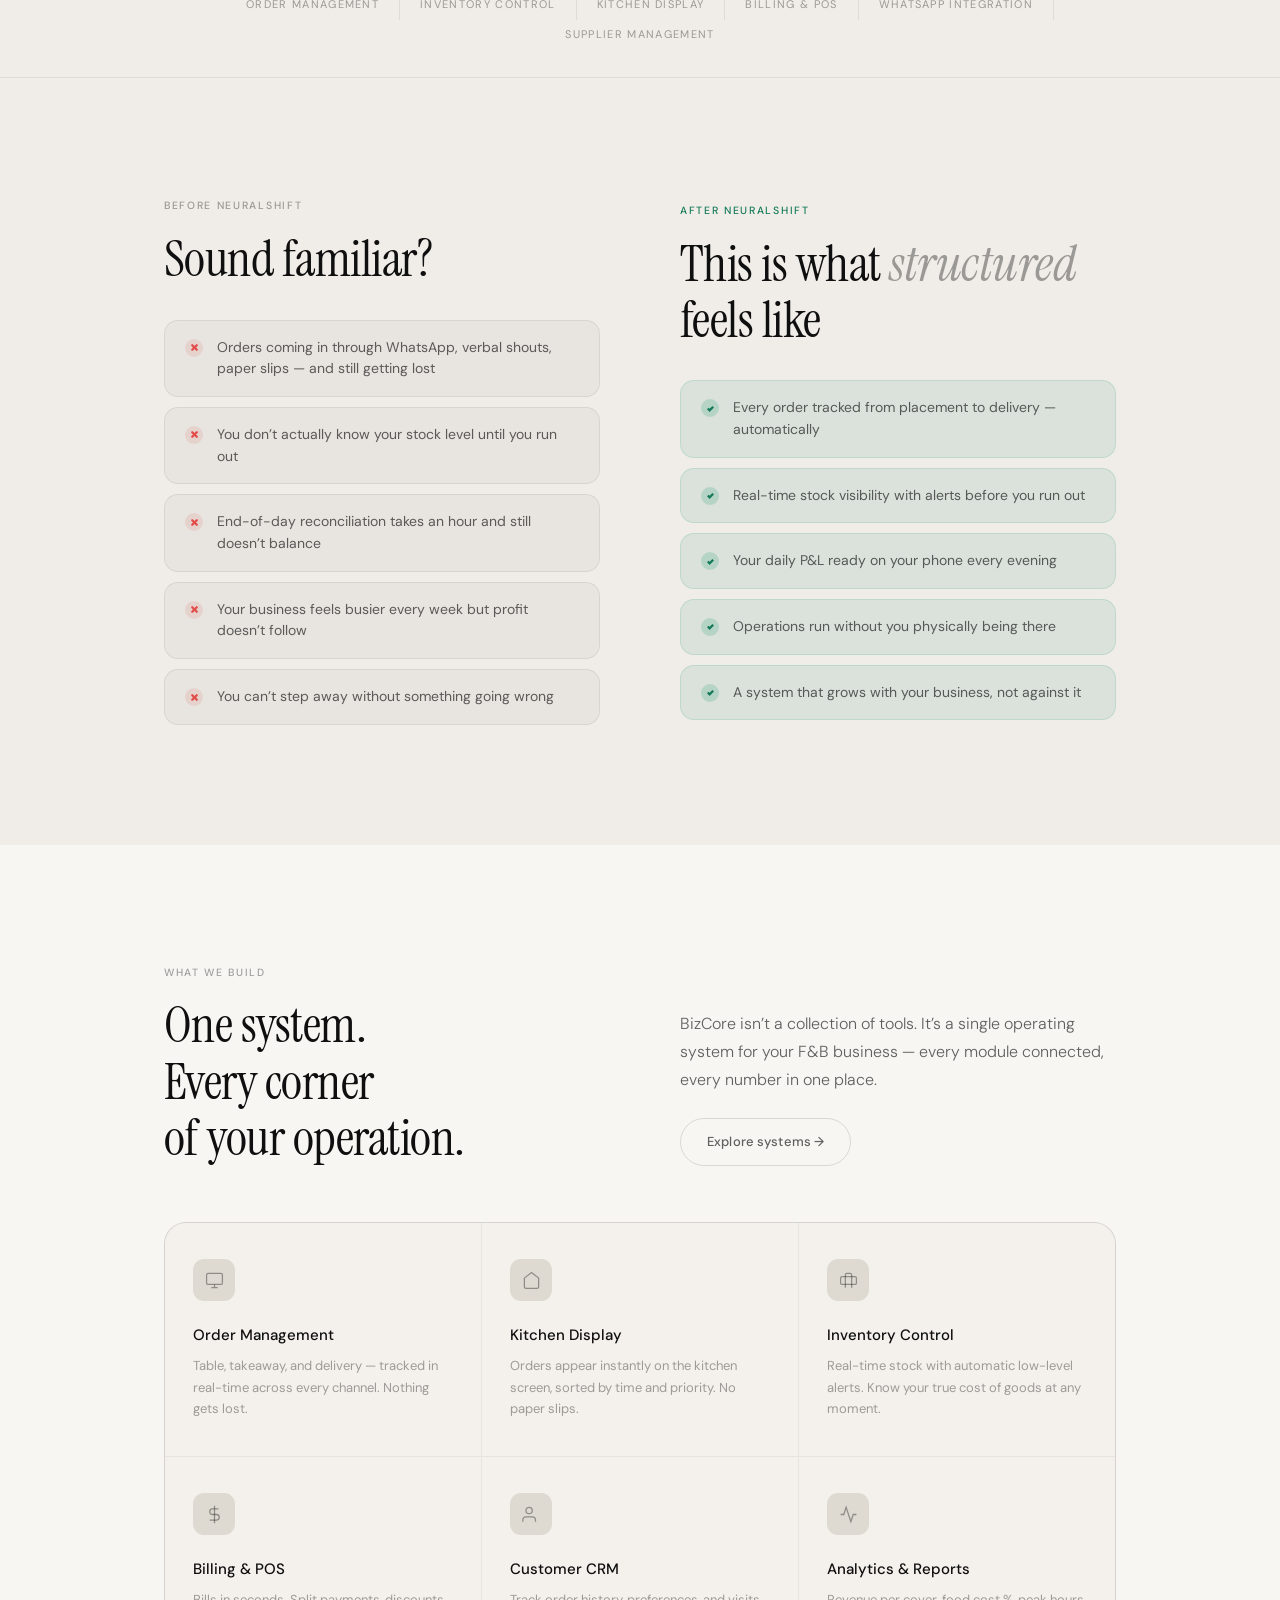
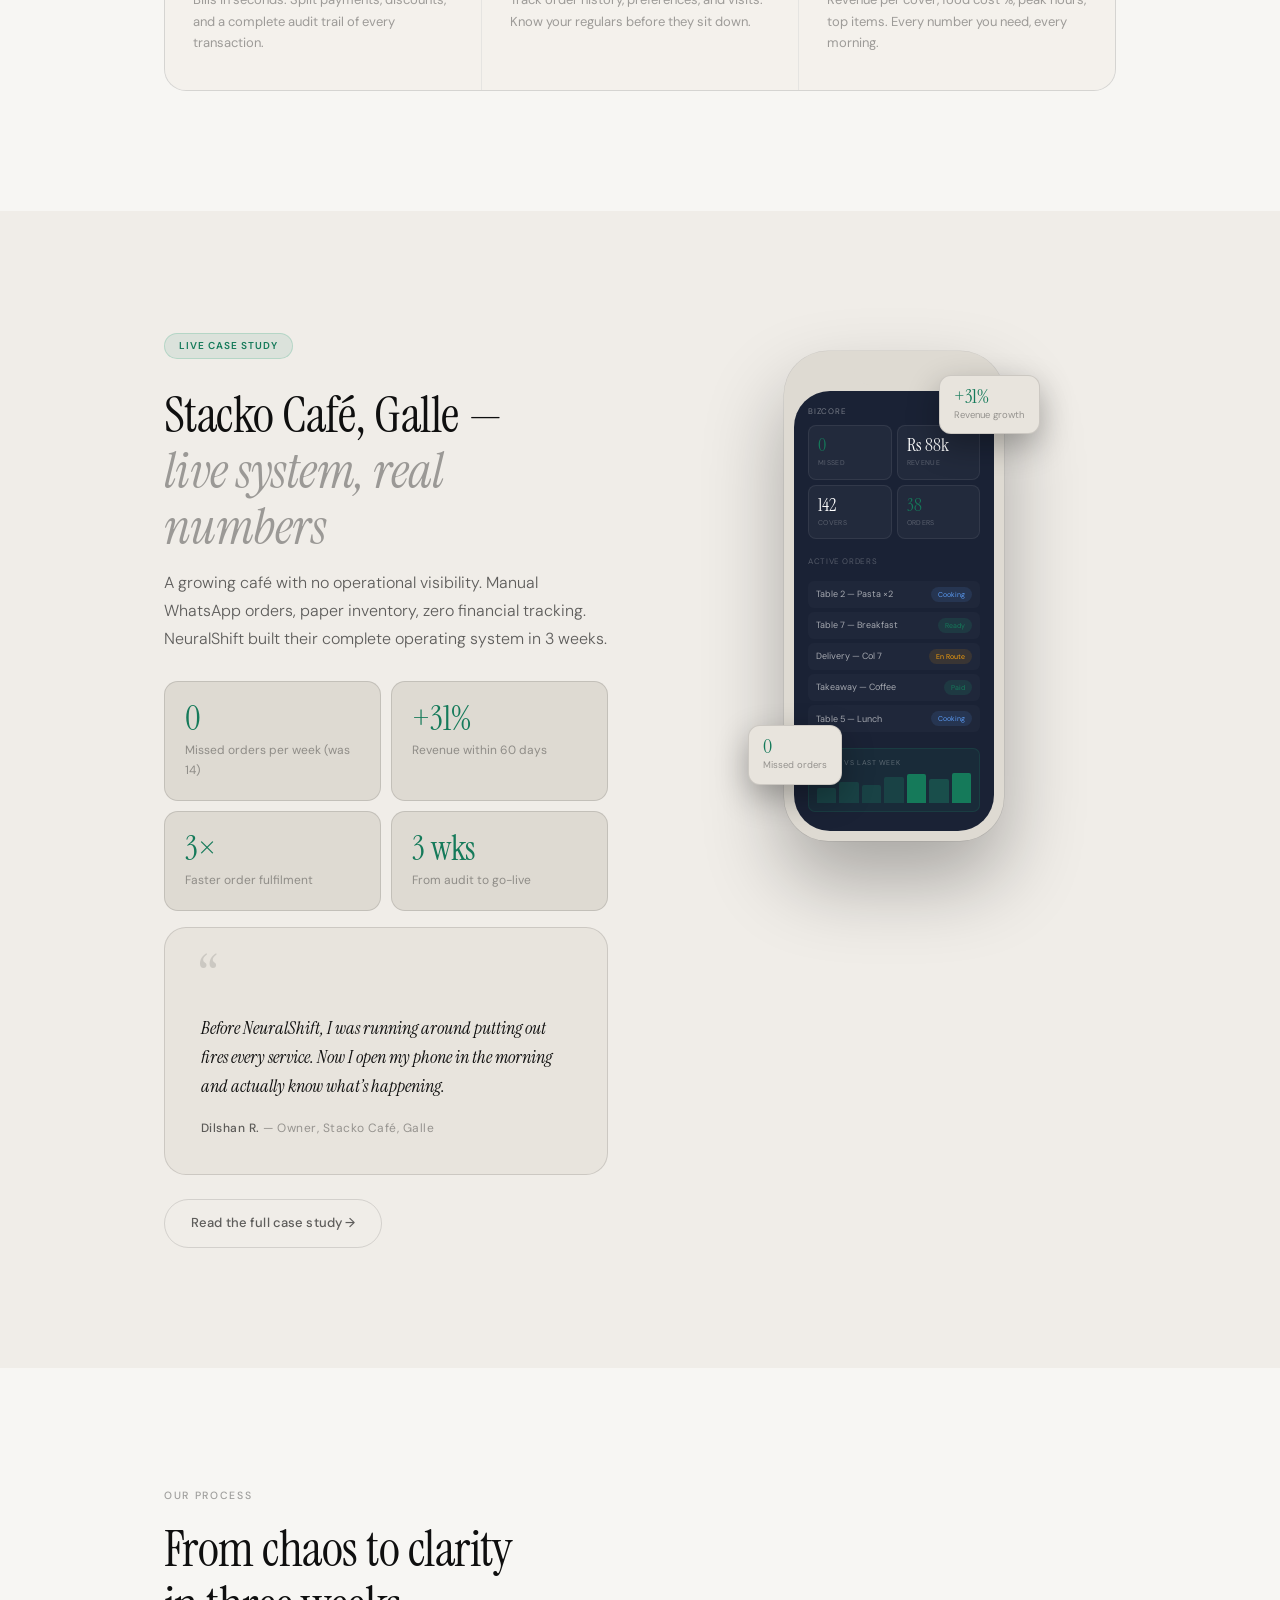
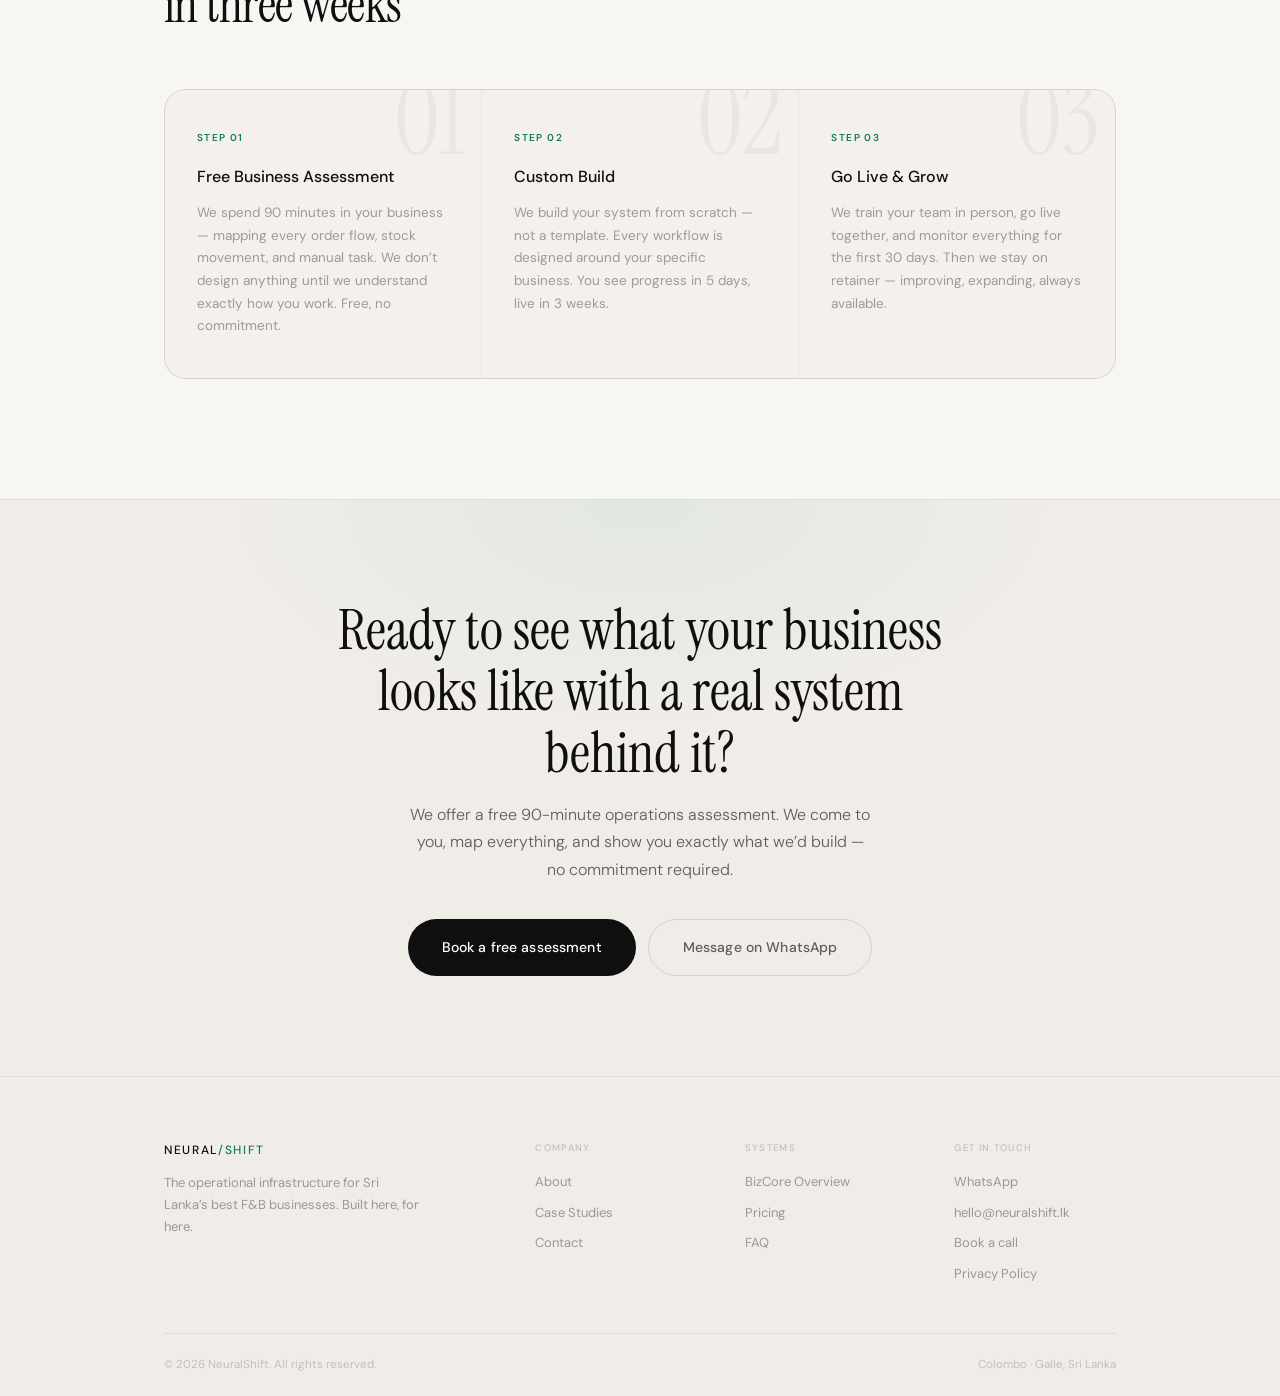
==== commit 2ebd68a7: "chore: remove Expanding into industries section from home" ====
--- a/neuralshift/index.html
+++ b/neuralshift/index.html
@@ -384,19 +384,6 @@
     </div>
   </section>
 
-  <section class="section ind-section">
-    <div class="container">
-      <div class="label eyebrow fi">Expanding into</div>
-      <h2 class="serif ind-headline fi d1">We’re bringing structure<br>to more industries</h2>
-      <p class="body-copy ind-lead fi d2">NeuralShift currently runs the operations of F&amp;B businesses across Sri Lanka. Here’s where we’re heading next.</p>
-      <div class="ind-grid fi d3">
-        <div class="ind-card"><div class="ind-emoji" aria-hidden="true"><svg viewBox="0 0 24 24" aria-hidden="true"><rect x="1" y="5" width="14" height="11" rx="1"/><path d="M15 9h4l3 3v4h-7z"/><circle cx="5" cy="18.5" r="2"/><circle cx="18" cy="18.5" r="2"/></svg></div><div class="ind-name">Shipping &amp; Logistics</div><p class="ind-desc">Fleet tracking, dispatch, delivery status, and driver ops — structured into one command view for logistics operators.</p><span class="ind-badge">Coming soon</span></div>
-        <div class="ind-card"><div class="ind-emoji" aria-hidden="true"><svg viewBox="0 0 24 24" aria-hidden="true"><path d="M14.7 6.3a1 1 0 0 0 0 1.4l1.6 1.6a1 1 0 0 0 1.4 0l3.77-3.77a6 6 0 0 1-7.94 7.94l-6.91 6.91a2.12 2.12 0 0 1-3-3l6.91-6.91a6 6 0 0 1 7.94-7.94l-3.76 3.76z"/></svg></div><div class="ind-name">Heavy Operations</div><p class="ind-desc">Equipment scheduling, maintenance logs, job order management, and procurement for construction and industrial operations.</p><span class="ind-badge">In planning</span></div>
-        <div class="ind-card"><div class="ind-emoji" aria-hidden="true"><svg viewBox="0 0 24 24" aria-hidden="true"><path d="M9 2h6v7h7v6h-7v7H9v-7H2V9h7z"/></svg></div><div class="ind-name">Healthcare</div><p class="ind-desc">Patient records, appointments, pharmacy stock, and billing — with privacy and compliance at the core for clinics and hospitals.</p><span class="ind-badge">In planning</span></div>
-      </div>
-    </div>
-  </section>
-
   <div class="cta-strip fi">
     <div class="container">
       <div class="cta-inner">
--- a/neuralshift/css/pages/home.css
+++ b/neuralshift/css/pages/home.css
@@ -1141,80 +1141,6 @@
   line-height: 1.68;
 }
 
-/* Industries */
-.ind-section {
-  background: var(--bg);
-}
-
-.ind-headline {
-  max-width: 460px;
-}
-
-.ind-lead {
-  margin-top: 14px;
-}
-
-.ind-grid {
-  display: grid;
-  grid-template-columns: repeat(3, 1fr);
-  gap: 1.5px;
-  background: var(--b1);
-  border-radius: var(--rl);
-  overflow: hidden;
-  border: 0.5px solid var(--b1);
-  margin-top: 56px;
-}
-
-.ind-card {
-  background: var(--bg-card);
-  padding: 40px 32px;
-  transition: background 0.2s;
-}
-
-.ind-card:hover {
-  background: var(--bg-2);
-}
-
-.ind-emoji {
-  margin-bottom: 18px;
-  line-height: 0;
-}
-.ind-emoji svg {
-  width: 26px;
-  height: 26px;
-  stroke: var(--g);
-  fill: none;
-  stroke-width: 1.6;
-  stroke-linecap: round;
-  stroke-linejoin: round;
-}
-
-.ind-name {
-  font-size: 15px;
-  font-weight: 500;
-  color: var(--t1);
-  margin-bottom: 10px;
-}
-
-.ind-desc {
-  font-size: 13px;
-  color: var(--t3);
-  line-height: 1.65;
-}
-
-.ind-badge {
-  display: inline-block;
-  margin-top: 16px;
-  font-size: 9px;
-  font-weight: 600;
-  letter-spacing: 0.12em;
-  text-transform: uppercase;
-  color: var(--t4);
-  border: 0.5px solid var(--b1);
-  padding: 4px 11px;
-  border-radius: 100px;
-}
-
 /* Responsive */
 @media (max-width: 1024px) {
 
@@ -1272,8 +1198,7 @@
 @media (max-width: 768px) {
 
   .systems-grid,
-  .how-grid,
-  .ind-grid {
+  .how-grid {
     grid-template-columns: 1fr;
   }
 
